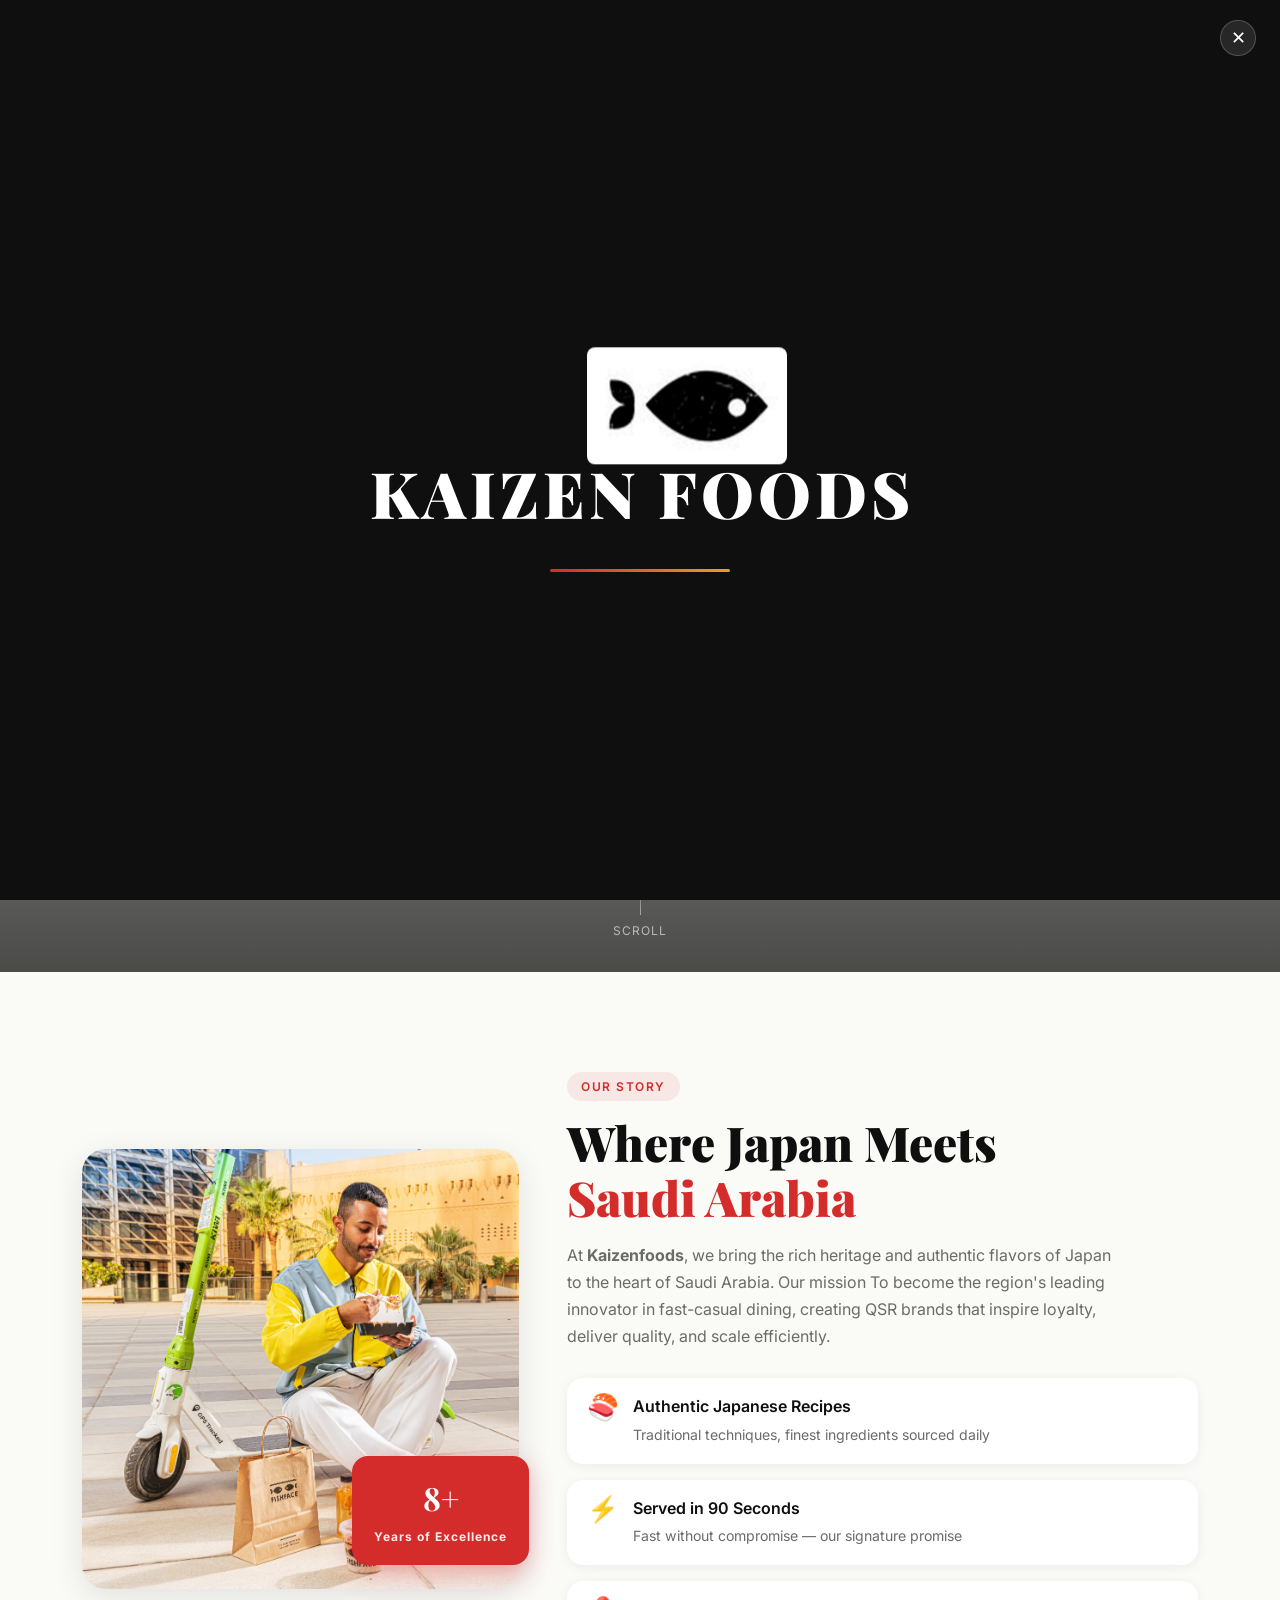
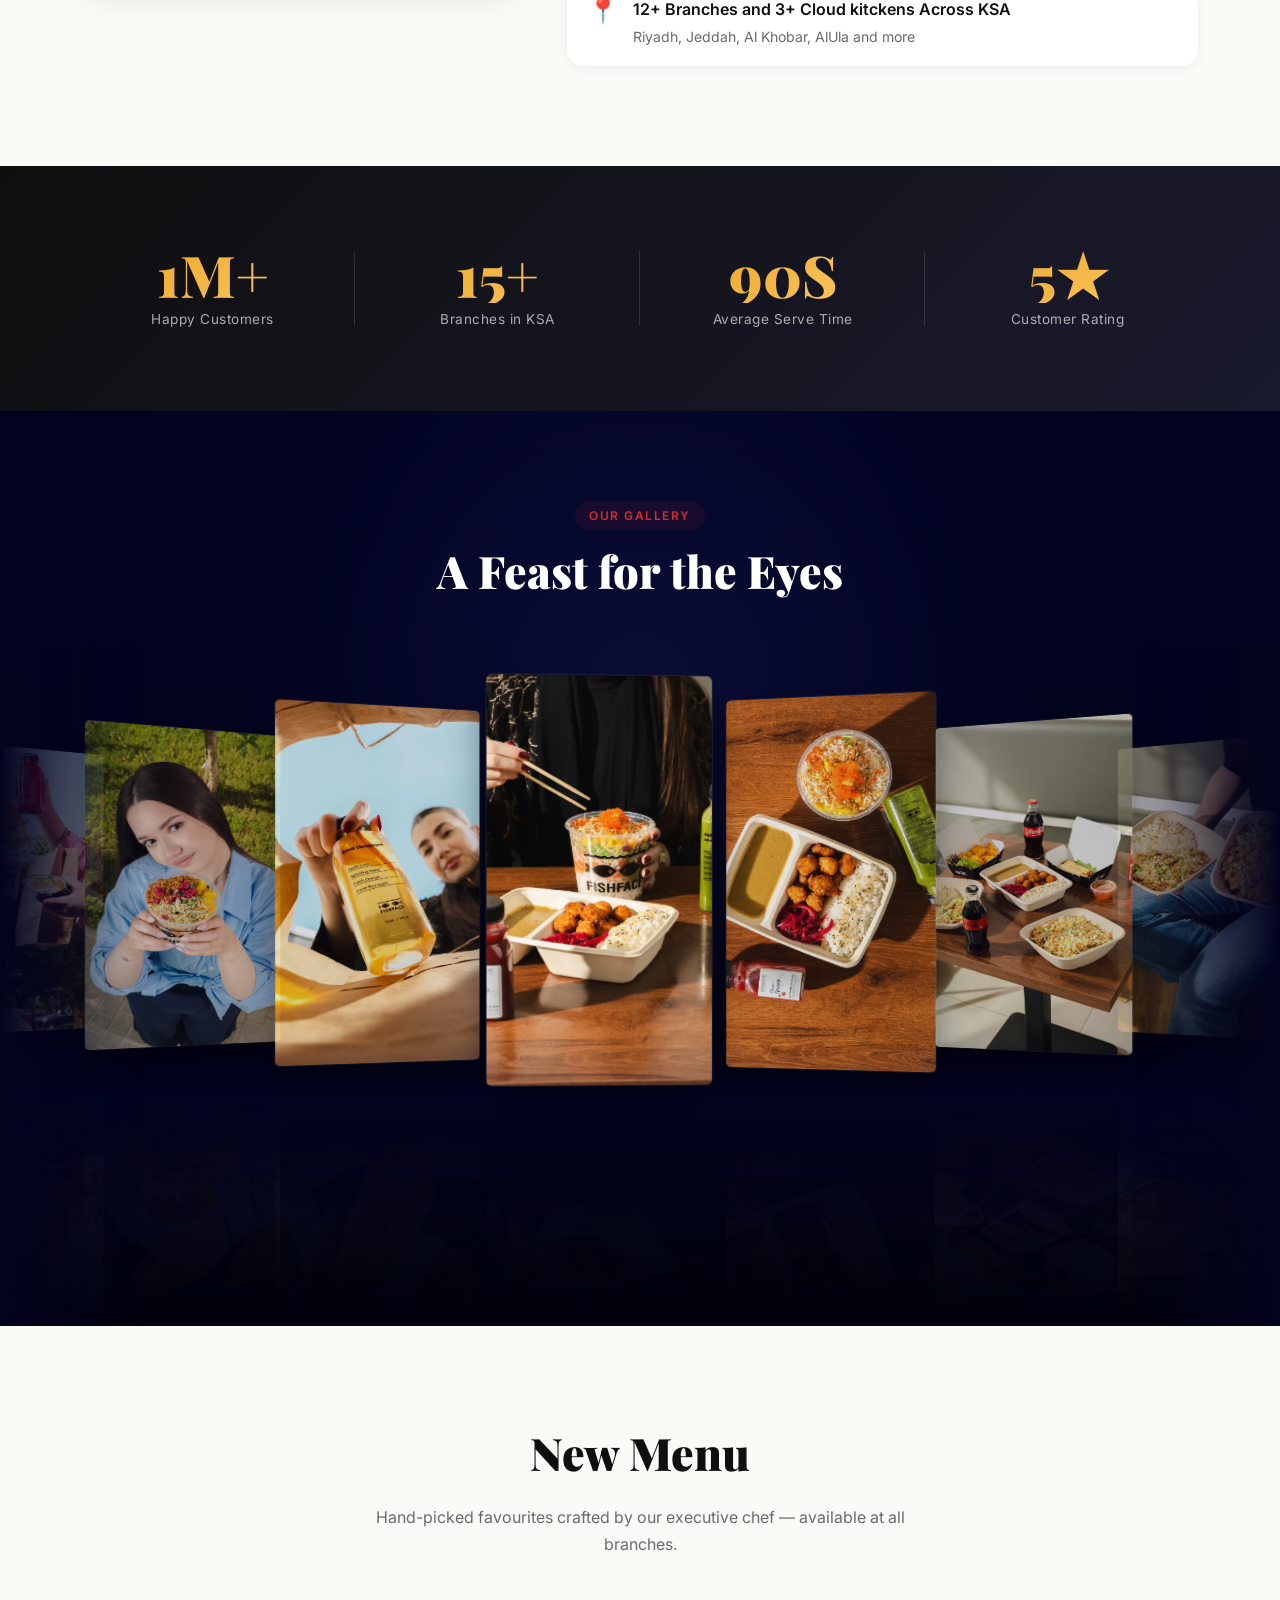
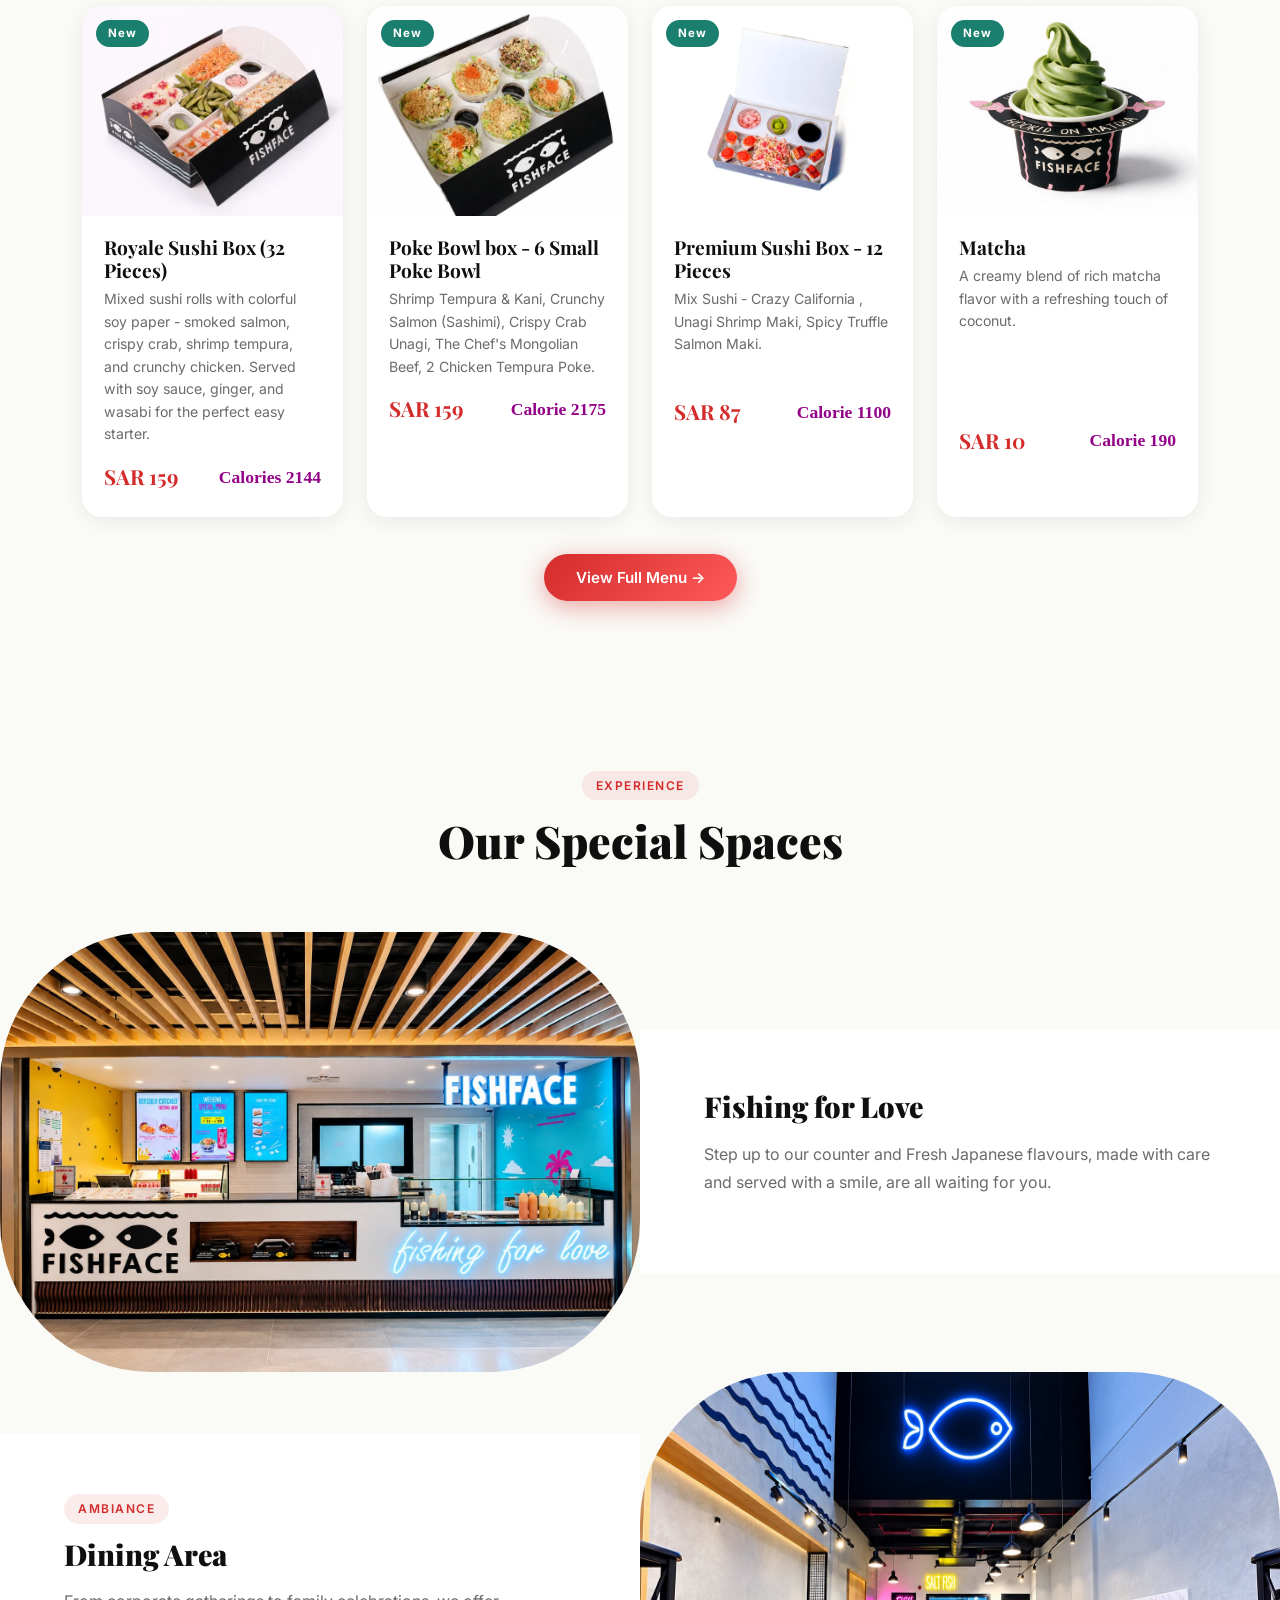
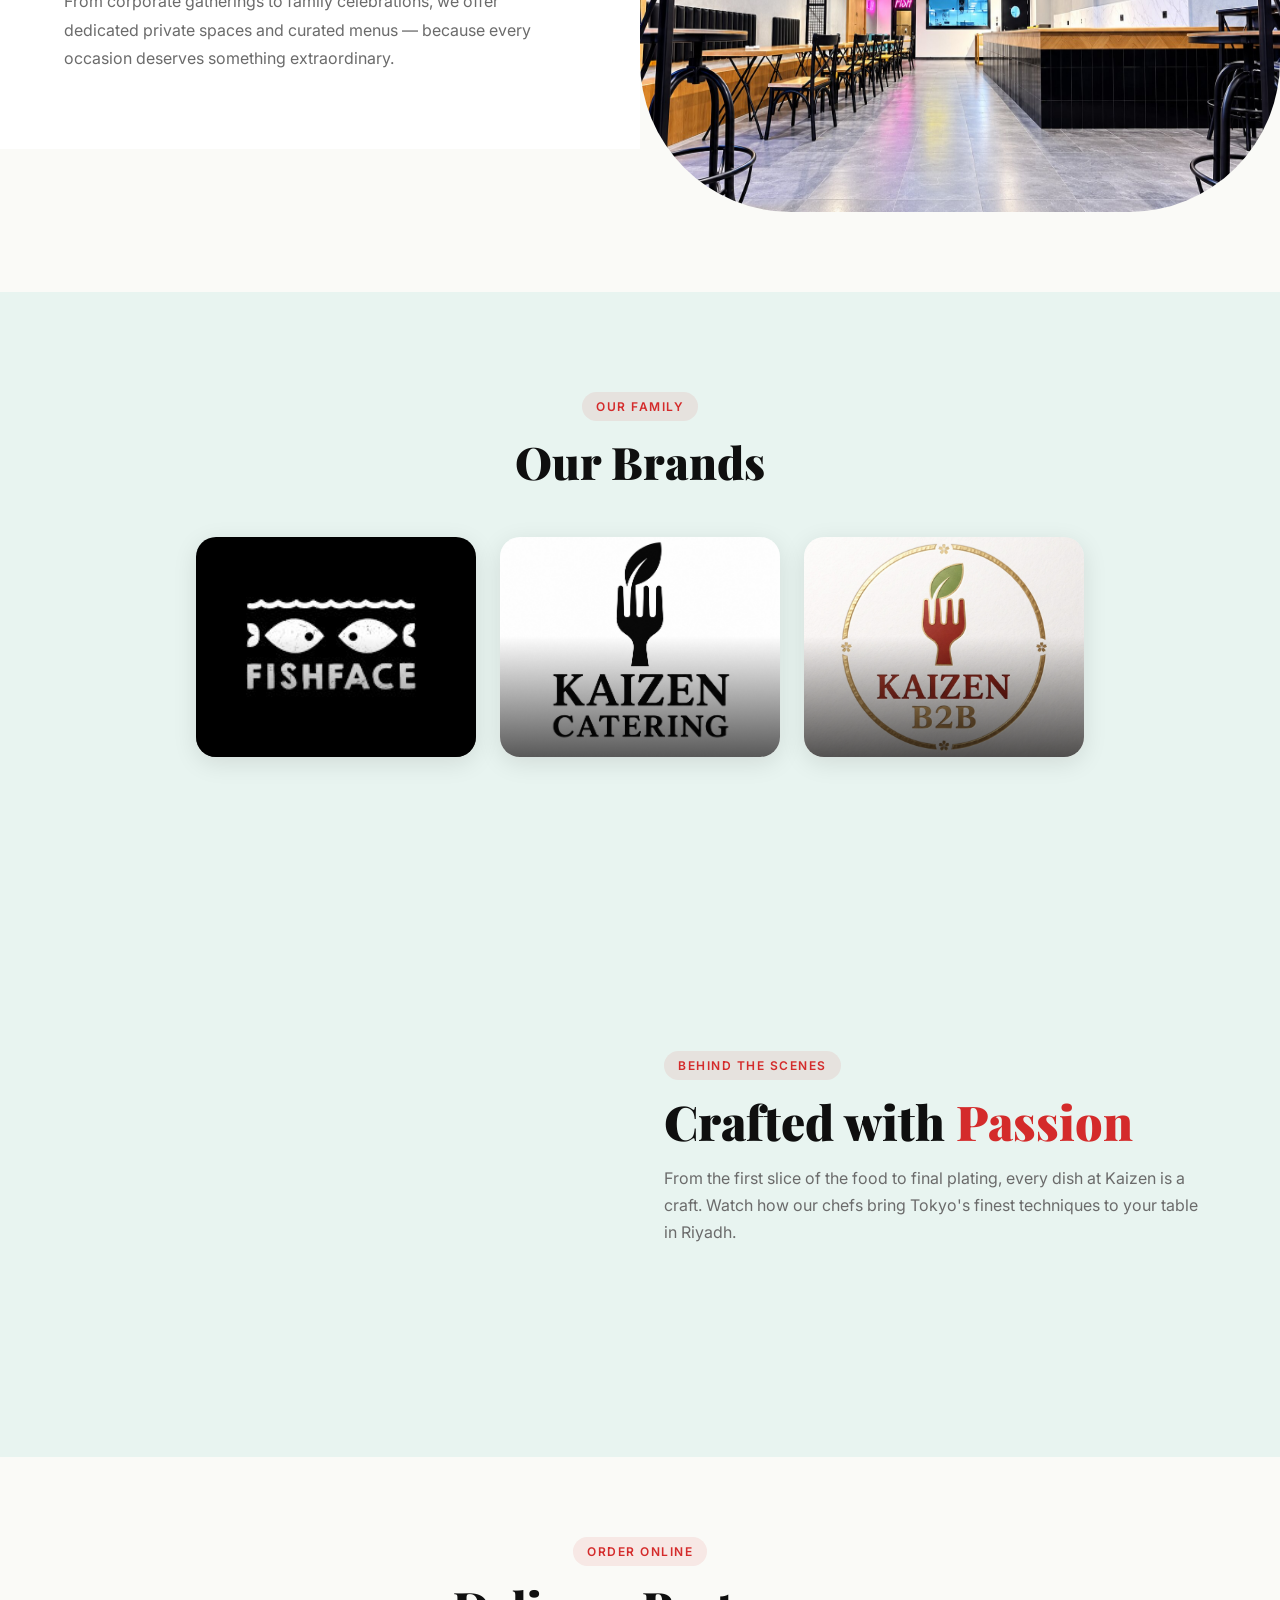
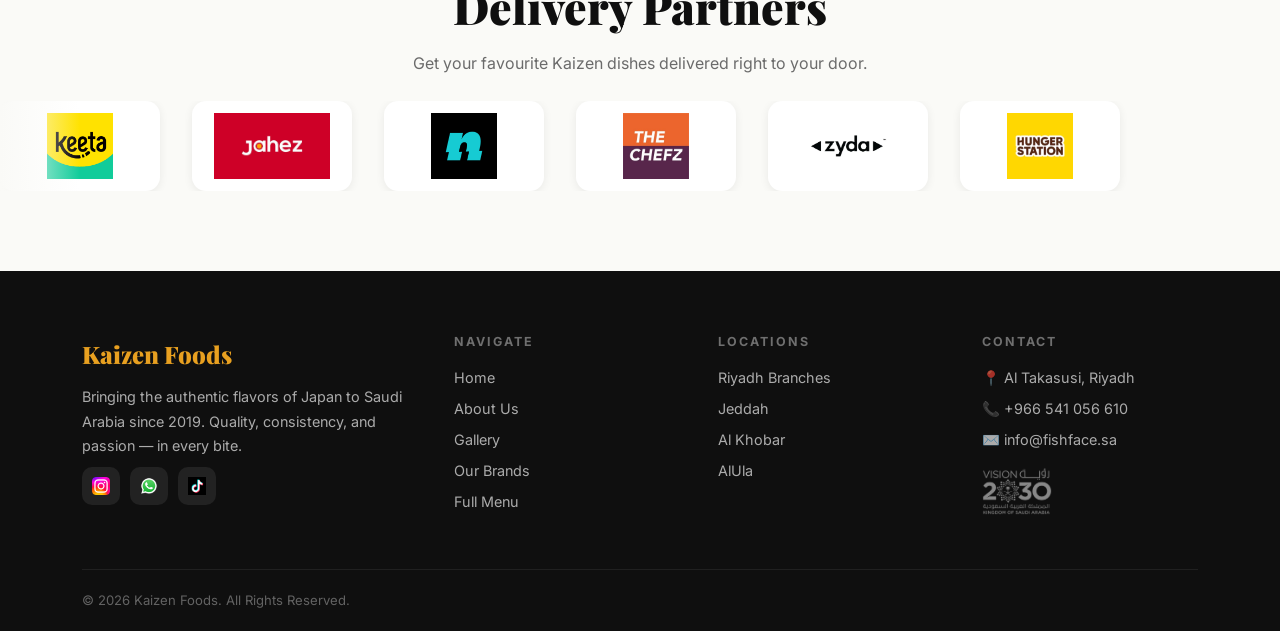
==== index.html @ c6b8be7e "Add" ====
<!DOCTYPE html>
<html lang="en">
<head>
  <meta charset="UTF-8" />
  <meta name="viewport" content="width=device-width, initial-scale=1.0" />
  <title>Kaizen Foods – Authentic Japanese Cuisine in Saudi Arabia</title>
  <link href="https://cdn.jsdelivr.net/npm/bootstrap@5.3.2/dist/css/bootstrap.min.css" rel="stylesheet" />
  <link rel="stylesheet" href="style.css" />
</head>
<body>

<!-- ===== LOADER ===== -->
<!-- <div id="blackScreen">
  <button id="closeLoader" aria-label="Skip intro">✕</button>
  <div class="loader-fish"> </div>
  <div class="loader-text">
    <span>F</span><span>I</span><span>S</span><span>H</span>
    <span>&nbsp;</span>
    <span>F</span><span>A</span><span>C</span><span>E</span>
  </div>
  <div class="loader-bar"></div>
</div> -->
<div id="blackScreen">
  <button id="closeLoader" aria-label="Skip intro">✕</button>
  <div class="loader-fish" id="loaderFish">
    <div class="loader-fish-shadow" id="loaderShadow"></div>
    <div class="loader-fish-object" id="loaderObject">
      <img src="Assets/fish/Single fish logo.png" alt="Kaizen Foods"
           onerror="this.onerror=null; this.replaceWith(Object.assign(document.createElement('span'), {className:'loader-fish-fallback', textContent:'🐟'}));" />
    </div>
  </div>
  <div class="loader-text">
    <span>K</span><span>A</span><span>I</span><span>Z</span><span>E</span><span>N</span>
    <span>&nbsp;</span>
    <span>F</span><span>O</span><span>O</span><span>D</span><span>S</span>
  </div>
  <div class="loader-bar"></div>
</div>
<!-- <div id="blackScreen">
  <button id="closeLoader" aria-label="Skip intro">✕</button>
  <div class="loader-fish" id="loaderFish">
    <div class="loader-fish-shadow" id="loaderShadow"></div>
    <div class="loader-fish-object" id="loaderObject">
      <img src="Assets/fish/fish22.jpg" alt="Kaizen Foods" />
    </div>
  </div> -->
  <!-- <div class="loader-text">
    <span>F</span><span>I</span><span>S</span><span>H</span>
    <span>&nbsp;</span>
    <span>F</span><span>A</span><span>C</span><span>E</span>
  </div>
  <div class="loader-bar"></div>
</div> -->
<!-- ===== NAVBAR ===== -->
<nav class="navbar navbar-expand-lg navbar-dark sticky-top" id="navbar">
  <div class="container">
    <a class="navbar-brand d-flex align-items-center gap-2" href="#home">
      <img src="Assets/logo/kaizen logo.jpg" alt="Kaizen Foods Logo" height="44" style="border-radius:8px;" />
      Kaizen Foods
    </a>
    <button class="navbar-toggler collapsed" type="button"
      data-bs-toggle="collapse" data-bs-target="#navbarNav"
      aria-controls="navbarNav" aria-expanded="false" aria-label="Toggle navigation">
      <span class="toggler-line"></span>
      <span class="toggler-line"></span>
      <span class="toggler-line"></span>
    </button>
    <div class="collapse navbar-collapse justify-content-center" id="navbarNav">
      <ul class="navbar-nav">
        <li class="nav-item"><a class="nav-link active" href="#home">Home</a></li>
        <li class="nav-item"><a class="nav-link" href="#about">About</a></li>
        <li class="nav-item"><a class="nav-link" href="#gallery">Gallery</a></li>
        <li class="nav-item"><a class="nav-link" href="#brand">Brands</a></li>
        <li class="nav-item"><a class="nav-link" href="#footer">Contact</a></li>
        <li class="nav-item dropdown">
          <a class="nav-link dropdown-toggle" href="#" id="menuDropdown" role="button"
            data-bs-toggle="dropdown" aria-expanded="false">Menu🔻</a>
          <ul class="dropdown-menu" aria-labelledby="menuDropdown">
            <li><a class="dropdown-item" href="full-menu.html">🍣 Our Menu</a></li>
            <li><a class="dropdown-item" href="branch-location.html">📍 Locations</a></li>
            <li><a class="dropdown-item" href="bio.html">👥 Service &amp; Bio</a></li>
          </ul>
        </li>
      </ul>
    </div>
  </div>
</nav>

<!-- ===== HERO ===== -->
<section id="home">
  <video autoplay muted loop playsinline class="bg-video" onloadeddata="this.playbackRate=0.6">
    <source src="Assets/video/video3.mp4" type="video/mp4">
  </video>
  <div class="hero-overlay"></div>
  <div class="hero-content">
    <span class="hero-eyebrow">Authentic Japanese Cuisine · Saudi Arabia</span>
    <h1 class="wave-text">
      <span>K</span><span>a</span><span>i</span><span>z</span><span>e</span><span>n</span>
      <span>&nbsp;</span>
      <span>F</span><span>o</span><span>o</span><span>d</span><span>s</span>
    </h1>
    <p class="hero-sub">Bringing the rich heritage and authentic flavors of Japan to the heart of Saudi Arabia — crafted with passion, served with precision.</p>
    <div class="hero-ctas">
      <a href="full-menu.html" class="btn-primary-custom">View Our Menu</a>
      <a href="branch-location.html" class="btn-outline-custom">Find a Branch</a>
    </div>
  </div>
  <div class="hero-scroll">
    <div class="scroll-line"></div>
    <span>Scroll</span>
  </div>
</section>

<!-- ===== ABOUT ===== -->
<section id="about">
  <div class="container">
    <div class="row align-items-center g-5">
      <div class="col-lg-5">
        <div class="about-img-wrap slide-top">
          <img src="Assets/about/About.jpg" alt="About Kaizen Foods" class="about-img-main" />
          <div class="about-badge">
            <span class="big">8+</span>
            <span class="sm">Years of Excellence</span>
          </div>
        </div>
      </div>
      <div class="col-lg-7">
        <span class="chip slide-top">Our Story</span>
        <h2 class="section-heading slide-top delay">
          Where Japan Meets<br><span>Saudi Arabia</span>
        </h2>
        <p class="section-sub slide-top delay">
          At <strong>Kaizenfoods</strong>, we bring the rich heritage and authentic flavors of Japan to the heart of Saudi Arabia. Our mission To become the region's leading innovator in fast-casual dining, creating QSR brands that inspire loyalty, deliver quality, and scale efficiently.
        </p>
        <div class="about-features">
          <div class="about-feature slide-top delay">
            <div class="about-feature-icon">🍣</div>
            <div class="about-feature-text">
              <strong>Authentic Japanese Recipes</strong>
              <span>Traditional techniques, finest ingredients sourced daily</span>
            </div>
          </div>
          <div class="about-feature slide-top delay">
            <div class="about-feature-icon">⚡</div>
            <div class="about-feature-text">
              <strong>Served in 90 Seconds</strong>
              <span>Fast without compromise — our signature promise</span>
            </div>
          </div>
          <div class="about-feature slide-top delay">
            <div class="about-feature-icon">📍</div>
            <div class="about-feature-text">
              <strong>12+ Branches and 3+ Cloud kitckens Across KSA</strong>
              <span>Riyadh, Jeddah, Al Khobar, AlUla and more</span>
            </div>
          </div>
        </div>
      </div>
    </div>
  </div>
</section>

<!-- ===== STATS STRIP ===== -->
<div class="stats-strip">
  <div class="container">
    <div class="row">
      <div class="col-6 col-md-3 stat-item slide-top">
        <div class="stat-num">1M+</div>
        <div class="stat-label">Happy Customers</div>
      </div>
      <div class="col-6 col-md-3 stat-item slide-top delay">
        <div class="stat-num">15+</div>
        <div class="stat-label">Branches in KSA</div>
      </div>
      <div class="col-6 col-md-3 stat-item slide-top delay-2">
        <div class="stat-num">90S</div>
        <div class="stat-label">Average Serve Time</div>
      </div>
      <div class="col-6 col-md-3 stat-item slide-top delay">
        <div class="stat-num">5★</div>
        <div class="stat-label">Customer Rating</div>
      </div>
    </div>
  </div>
</div>

<!-- ===== GALLERY ===== -->
 
<!-- =====Mirror GALLERY ===== -->
<section id="gallery">
  <div class="container-fluid px-0">

    <div class="text-center mb-5">
      <span class="chip slide-top">Our Gallery</span>

      <h2 class="brand-title slide-top delay">
        A Feast for the Eyes
      </h2>
    </div>

    <div class="gallery-wrapper slide-top">

      <div class="gallery-edge gallery-edge-left"></div>
      <div class="gallery-edge gallery-edge-right"></div>

      <div class="gallery">

        <div class="gallery-set">

          <figure class="gallery-item" data-title="Signature Roll">
            <img src="Assets/Gallery/g1.webp" alt="Signature Roll">
          </figure>

          <figure class="gallery-item" data-title="Fresh Selection">
            <img src="Assets/Gallery/g11.webp" alt="Fresh Selection">
          </figure>

          <figure class="gallery-item" data-title="Premium Dish">
            <img src="Assets/Gallery/G12.webp" alt="Premium Dish">
          </figure>

          <figure class="gallery-item" data-title="Golden Flavour">
            <img src="Assets/Gallery/g13.webp" alt="Golden Flavour">
          </figure>

          <figure class="gallery-item" data-title="Restaurant Favourite">
            <img src="Assets/Gallery/g14.webp" alt="Restaurant Favourite">
          </figure>

          <figure class="gallery-item" data-title="House Special">
            <img src="Assets/Gallery/G15.webp" alt="House Special">
          </figure>

          <figure class="gallery-item" data-title="Chef Creation">
            <img src="Assets/Gallery/g16.webp" alt="Chef Creation">
          </figure>

           <figure class="gallery-item" data-title="Chef Creation">
            <img src="Assets/Gallery/g17.webp" alt="Chef Creation">
          </figure> 
          <figure class="gallery-item" data-title="Chef Creation">
            <img src="Assets/Gallery/g18.webp" alt="Chef Creation">
          </figure> 
          <figure class="gallery-item" data-title="Chef Creation">
            <img src="Assets/Gallery/g19.webp" alt="Chef Creation">
          </figure>
           <figure class="gallery-item" data-title="Chef Creation">
            <img src="Assets/Gallery/g2.webp" alt="Chef Creation">
          </figure>
           <figure class="gallery-item" data-title="Chef Creation">
            <img src="Assets/Gallery/g20.webp" alt="Chef Creation">
          </figure> 
          <figure class="gallery-item" data-title="Chef Creation">
            <img src="Assets/Gallery/g21.webp" alt="Chef Creation">
          </figure> 
          <figure class="gallery-item" data-title="Chef Creation">
            <img src="Assets/Gallery/g5.webp" alt="Chef Creation">
          </figure>
           <figure class="gallery-item" data-title="Chef Creation">
            <img src="Assets/Gallery/g6.webp" alt="Chef Creation">
          </figure>
           <figure class="gallery-item" data-title="Chef Creation">
            <img src="Assets/Gallery/G12.webp" alt="Chef Creation">
          </figure>
           <figure class="gallery-item" data-title="Chef Creation">
            <img src="Assets/Gallery/G15.webp" alt="Chef Creation">
          </figure>
           <figure class="gallery-item" data-title="Chef Creation">
            <img src="Assets/Gallery/G3.webp" alt="Chef Creation">
          </figure> 
          <figure class="gallery-item" data-title="Chef Creation">
            <img src="Assets/Gallery/G4.webp" alt="Chef Creation">
          </figure>

          <figure class="gallery-item" data-title="Chef Creation">
            <img src="Assets/Gallery/g6.webp" alt="Chef Creation">
          </figure><figure class="gallery-item" data-title="Chef Creation">
            <img src="Assets/Gallery/g5.webp" alt="Chef Creation">
          </figure>

        </div>

      </div>
    </div>
  </div>
</section>

<!-- <section id="gallery">
  <div class="container">
    <div class="text-center mb-5">
      <span class="chip slide-top">Our Gallery</span>
      <h2 class="brand-title slide-top delay">A Feast for the Eyes</h2>
    </div>
    <div class="gallery-wrapper slide-top">
      <div class="gallery">
        <div class="gallery-item"><img src="Assets/G1.jpg" alt="Dish 1" /></div>
        <div class="gallery-item"><img src="Assets/G2.jpg" alt="Dish 2" /></div>
        <div class="gallery-item"><img src="Assets/G3.jpg" alt="Dish 3" /></div>
        <div class="gallery-item"><img src="Assets/G4.jpg" alt="Dish 4" /></div>
        <div class="gallery-item"><img src="Assets/G5.jpg" alt="Dish 5" /></div>
        <div class="gallery-item"><img src="Assets/G6.jpg" alt="Dish 6" /></div>
        <div class="gallery-item"><img src="Assets/G7.jpg" alt="Dish 7" /></div>
        <div class="gallery-item"><img src="Assets/G8.jpg" alt="Dish 8" /></div>
        <div class="gallery-item"><img src="Assets/G8.jpg" alt="Dish 9" /></div>
      </div>
      <button class="prev-btn" aria-label="Previous">&#8592;</button>
      <button class="next-btn" aria-label="Next">&#8594;</button>
    </div>
  </div>
</section> -->

<!-- ===== SPECIALS MENU ===== -->
<section id="menu">
  <div class="container">
    <div class="text-center mb-2">
      <!-- <span class="chip slide-top">Chef's Picks</span> -->
      <h2 class="brand-title slide-top delay">New Menu</h2>
      <p class="section-sub mx-auto mt-4 slide-top delay-2">Hand-picked favourites crafted by our executive chef — available at all branches.</p>
    </div>

    <div class="menu-grid">

      <div class="menu-card slide-top">
        <div class="menu-card-img-wrap">
          <img src="Assets/Menu_picture/special_menu/Royal_sushi_box32.webp" alt="Sushi Roll" class="menu-img">
          <span class="menu-tag" style="background:var(--teal);color:#fff;">New</span>
        </div>
        <div class="menu-body">
          <h3 class="menu-title">Royale Sushi Box (32 Pieces)</h3>
          <p class="menu-desc">Mixed sushi rolls with colorful soy paper - smoked salmon, crispy crab, shrimp tempura, and crunchy chicken. Served with soy sauce, ginger, and wasabi for the perfect easy starter.</p>
          <!-- <p class="allergens">Allergens : Gluten , Eggs , Fish , Soybeans, Milk , Nuts  </p> -->
          <div class="menu-footer">
            <span class="menu-price">SAR 159</span>
            <span class="menu-calorie">Calories 2144</span>
          </div>
        </div>
      </div>

      <div class="menu-card slide-top delay">
        <div class="menu-card-img-wrap">
          <img src="Assets/Menu_picture/special_menu/boke_bowl_box6.webp" alt="Poke Bowl box" class="menu-img">
          <span class="menu-tag" style="background:var(--teal);color:#fff;">New</span>
        </div>
        <div class="menu-body">
          <h3 class="menu-title">Poke Bowl box - 6 Small Poke Bowl</h3>
          <p class="menu-desc">Shrimp Tempura & Kani, Crunchy Salmon (Sashimi), Crispy Crab Unagi, The Chef's Mongolian Beef, 2 Chicken Tempura Poke.</p>
          <!-- <p class="allergens">Allergens: Gluten, Eggs, Soybeans, Milk, Nuts, Mustard, Sulphites, Fish, Sesame, Crustaceans</p> -->
          <div class="menu-footer">
            <span class="menu-price">SAR 159</span>
            <span class="menu-calorie"> Calorie 2175</span>
          </div>
        </div>
      </div>

      <div class="menu-card slide-top delay-2">
        <div class="menu-card-img-wrap">
          <img src="Assets/Menu_picture/special_menu/Premium_sushi box12.webp" alt="Tempura" class="menu-img">
          <span class="menu-tag" style="background:var(--teal);color:#fff;">New</span>
        </div>
        <div class="menu-body">
          <h3 class="menu-title">Premium Sushi Box - 12 Pieces</h3>
          <p class="menu-desc">Mix Sushi - Crazy California , Unagi Shrimp Maki, Spicy Truffle Salmon Maki.</p><br>
          <!-- <p class="allergens">Allergens: Gluten, Crustaceans, Eggs, Fish, Soybeans, Milk, Nuts, Sesame, Sulphites</p> -->
          <div class="menu-footer">
            <span class="menu-price">SAR 87</span>
            <span class="menu-calorie"> Calorie 1100</span>
          </div>
        </div>
      </div>

      <!-- ONLY MOVED THIS CARD INSIDE menu-grid -->
      <div class="menu-card slide-top delay">
        <div class="menu-card-img-wrap">
          <img src="Assets/Menu_picture/special_menu/Matcha.jpeg" alt="Ramen Bowl" class="menu-img">
          <span class="menu-tag" style="background:var(--teal);color:#fff;">New</span>
        </div>
        <div class="menu-body">
          <h3 class="menu-title">Matcha</h3>
          <p class="menu-desc">A creamy blend of rich matcha flavor with a refreshing touch of coconut.</p><br><br><br>
          <div class="menu-footer">
            <span class="menu-price">SAR 10</span>
            <span class="menu-calorie"> Calorie 190</span>
          </div>
        </div>
      </div>

    </div>

    <div class="text-center mt-5">
      <a href="full-menu.html" class="btn-primary-custom">View Full Menu →</a>
    </div>

  </div>
</section>


<!-- ===== MOVEMENTS / CUSHION ===== -->

<section id="movement">
  <div class="movement-heading">
    <span class="chip">Experience</span>
    <h2 class="brand-title">Our Special Spaces</h2>
  </div>
  <div class="split-row">
    <div class="split-media">
      <img src="Assets/ambiance/Almammlaka1.jpg" alt="The Cushion Lounge" />
    </div>
    <div class="split-content">
      <!-- <span class="chip">Ambiance</span> -->
      <h3 class="section-heading">Fishing for Love</h3>
      <p>Step up to our counter and Fresh Japanese flavours, made with care and served with a smile, are all waiting for you.</p>
    </div>
  </div>
  <div class="split-row reverse">
    <div class="split-media">
      <img src="Assets/ambiance/Dine3.jpg" alt="Private dining" />
    </div>
    <div class="split-content">
      <span class="chip">Ambiance</span>
      <h3 class="section-heading">Dining Area</h3>
      <p>From corporate gatherings to family celebrations, we offer dedicated private spaces and curated menus — because every occasion deserves something extraordinary.</p>
    </div>
  </div>
</section>


<!-- <section id="movement">
  <div class="movement-heading">
    <span class="chip">Experience</span>
    <h2 class="brand-title">Our Special Spaces</h2>
  </div>
  <div class="split-row">
    <div class="split-media">
      <video src="Assets/video/video3.mp4" autoplay muted loop playsinline></video>
    </div>
    <div class="split-content">
      <span class="chip">Ambiance</span>
      <h3 class="section-heading">The Cushion Lounge</h3>
      <p>Step into a space designed for comfort and calm. Our cushion area invites you to slow down, savour every bite, and enjoy the art of Japanese dining at its most relaxed.</p>
    </div>
  </div>
  <div class="split-row reverse">
    <div class="split-media">
      <img src="Assets/Brand/Call me mer4.jpg" alt="Private dining" />
    </div>
    <div class="split-content">
      <span class="chip">Events</span>
      <h3 class="section-heading">Private &amp; Group Dining</h3>
      <p>From corporate gatherings to family celebrations, we offer dedicated private spaces and curated menus — because every occasion deserves something extraordinary.</p>
    </div>
  </div>
</section> -->

<!-- ===== BRANDS ===== -->
<section id="brand">
  <div class="container">
    <div class="text-center mb-2">
      <span class="chip slide-top">Our Family</span>
      <h2 class="brand-title slide-top delay">Our Brands</h2>
    </div>

    <div class="brand-grid">

      <!-- Fish Face -->
      <div class="brand-item slide-top delay">
        <img src="Assets/Brand/fish face.jpg" alt="Fish Face" />
        <div class="brand-item-overlay">
          <span class="brand-item-name"></span>
        </div>
      </div>

      <!-- Kaizen Catering -->
      <div class="brand-item slide-top delay">
        <img src="Assets/Brand/Kaizen Catering.jpeg" alt="Kaizen Catering" />
        <div class="brand-item-overlay">
          <span class="brand-item-name"></span>
        </div>
      </div>

      <!-- Kaizen B2B -->
      <div class="brand-item slide-top delay">
        <img src="Assets/Brand/Kaizen b2b.jpeg" alt="Kaizen B2B" />
        <div class="brand-item-overlay">
          <span class="brand-item-name"></span>
        </div>
      </div>
    </div>
  </div>
</section>

<!-- ===== VIDEO SECTION ===== -->
<section id="video">
  <div class="container">
    <div class="row align-items-center g-5">
      <div class="col-lg-6">
        <div class="gallery-item-video slide-top">
          <video autoplay muted loop playsinline class="responsive-video" preload="auto">
        <source src="Assets/video/Fishface reel.mp4" type="video/mp4">
           </video>

         <video autoplay muted loop playsinline class="responsive-video" preload="auto">
        <source src="Assets/video/video2_0.mp4" type="video/mp4">
            </video>
</div>
      </div>
      <div class="col-lg-6 slide-top delay">
        <span class="chip">Behind the Scenes</span>
        <h2 class="section-heading">Crafted with <span>Passion</span></h2>
        <p class="section-sub">From the first slice of the food to final plating, every dish at Kaizen is a craft. Watch how our chefs bring Tokyo's finest techniques to your table in Riyadh.</p>
      </div>
    </div>
  </div>
</section>

<!-- ===== DELIVERY PARTNERS ===== -->
<section id="delivery">
  <div class="container text-center mb-4">
    <span class="chip slide-top">Order Online</span>
    <h2 class="brand-title slide-top delay">Delivery Partners</h2>
    <p class="section-sub mx-auto mt-3 slide-top delay-2">Get your favourite Kaizen dishes delivered right to your door.</p>
  </div>
  <div class="delivery-track-wrap">
    <div class="delivery-track">
      <div class="delivery-item"><img src="Assets/Riyadh/Delivery partner/keeta.webp" alt="Keeta" /></div>
      <div class="delivery-item"><img src="Assets/Riyadh/Delivery partner/Jahez.jpg" alt="Jahez" /></div>
      <div class="delivery-item"><img src="Assets/Riyadh/Delivery partner/ninja.png" alt="Ninja" /></div>
      <div class="delivery-item"><img src="Assets/Riyadh/Delivery partner/the Chefz.jpeg" alt="The Chefz" /></div>
      <div class="delivery-item"><img src="Assets/Riyadh/Delivery partner/Zyda.webp" alt="Zyda" /></div>
      <!-- Duplicate for seamless loop -->
      <div class="delivery-item"><img src="Assets/Riyadh/Delivery partner/Hunger station" alt="Keeta" /></div>
      <!-- <div class="delivery-item"><img src="Assets/Riyadh/Delivery partner/noon.jpg" alt="Jahez" /></div>
      <div class="delivery-item"><img src="Assets/Riyadh/Delivery partner/To You.png" alt="The Chefz" /></div> -->
      <!-- <div class="delivery-item"><img src="Assets/Riyadh/Delivery partner/keeta.webp" alt="Ninja" /></div> -->
    </div>
  </div>
</section>

<!-- ===== FOOTER ===== -->
<section id="footer">
  <footer class="footer">
    <div class="container">
      <div class="footer-grid">
        <div class="footer-col">
          <span class="footer-brand-name">Kaizen Foods</span>
          <p class="footer-brand-desc">Bringing the authentic flavors of Japan to Saudi Arabia since 2019. Quality, consistency, and passion — in every bite.</p>
          <div class="footer-social">
            <a href="https://www.instagram.com/fishface.ksa/?hl=en" target="_blank" aria-label="Instagram">
              <img src="Assets/Social Media logo/instagram.webp" alt="Instagram" />
            </a>
            <a href="https://wa.me/966541056610?text=Hello this is Kaizenfoods how can i assist?" aria-label="WhatsApp">
              <img src="Assets/Social Media logo/WhatsApp.png" alt="WhatsApp" />
            </a>
            <a href="https://www.tiktok.com/@fishface.ksa" aria-label="TikTok">
              <img src="Assets/Social Media logo/tik-tok.avif" alt="TikTok" />
            </a>
          </div>
        </div>
        <div class="footer-col">
          <h4>Navigate</h4>
          <a href="#home">Home</a>
          <a href="#about">About Us</a>
          <a href="#gallery">Gallery</a>
          <a href="#brand">Our Brands</a>
          <a href="full-menu.html">Full Menu</a>
        </div>
        <div class="footer-col">
          <h4>Locations</h4>
          <a href="branch-location.html">Riyadh Branches</a>
          <a href="branch-location.html">Jeddah</a>
          <a href="branch-location.html">Al Khobar</a>
          <a href="branch-location.html">AlUla</a>
        </div>
        <div class="footer-col">
          <h4>Contact</h4>
          <p>📍 Al Takasusi, Riyadh</p>
          <p>📞 +966 541 056 610</p>
          <p>✉️ info@fishface.sa</p>
          <div class="footer-vision mt-3">
            <img src="Assets/Social Media logo/Vision-2030.png" alt="Vision 2030" height="48" />
          </div>
        </div>
      </div>
      <div class="footer-bottom">
        <span>© 2026 Kaizen Foods. All Rights Reserved.</span>
        <span></span>
      </div>
    </div>
  </footer>
</section>

<button id="backToTop" title="Back to top" aria-label="Back to top">↑</button>
<button
    id="floatingButtonwhatsapp"
    onclick="window.open('https://wa.me/966599416790?text=Hello this is Kaizenfoods how can i assist?', '_blank')"
    title="WhatsApp"
    aria-label="Chat on WhatsApp">
    <img src="Assets/Social Media logo/WhatsApp.png" alt="WhatsApp">
</button>

<script src="https://cdn.jsdelivr.net/npm/bootstrap@5.3.2/dist/js/bootstrap.bundle.min.js"></script>
<script src="script.js"></script>
</body>
</html>
---- style.css ----
@import url('https://fonts.googleapis.com/css2?family=Playfair+Display:wght@700;900&family=Inter:wght@300;400;500;600&family=Noto+Serif+JP:wght@400;700&display=swap');

/* ===== DESIGN TOKENS ===== */
:root {
  --ink:       #0f0f0f;
  --paper:     #fafaf7;
  --crimson:   #d42b2b;
  --gold:      #e8a020;
  --teal:      #1a7f6e;
  --sky:       #e8f4f0;
  --muted:     #6b6b6b;
  --card-bg:   #ffffff;
  --shadow:    0 8px 32px rgba(0,0,0,0.10);
  --radius:    16px;
  --navbar-h:  72px;
}

/* ===== RESET ===== */
*, *::before, *::after { margin:0; padding:0; box-sizing:border-box; }

html { scroll-behavior: smooth; }

body {
  font-family: 'Inter', sans-serif;
  background: var(--paper);
  color: var(--ink);
  line-height: 1.6;
  overflow-x: hidden;
}

/* ===== LOADER ===== */
#blackScreen {
  position: fixed;
  inset: 0;
  background: var(--ink);
  z-index: 99999;
  display: flex;
  flex-direction: column;
  justify-content: center;
  align-items: center;
  gap: 24px;
  opacity: 1;
  transition: opacity 0.8s ease;
}

.loader-fish {
  font-size: 56px;
  animation: fishSplash 1.4s ease-in-out infinite;
}

@keyframes fishSplash {
  0%,100% { transform: translateY(0) rotate(0deg); }
  30%      { transform: translateY(-22px) rotate(-15deg); }
  60%      { transform: translateY(-10px) rotate(12deg); }
}

.loader-text {
  display: flex;
  gap: 4px;
}

.loader-text span {
  display: inline-block;
  color: #fff;
  font-family: 'Playfair Display', serif;
  font-size: clamp(28px, 5vw, 64px);
  font-weight: 900;
  animation: letterBounce 1.2s ease-in-out infinite;
}

@keyframes letterBounce {
  0%,100% { transform: translateY(0); color: #fff; }
  50%      { transform: translateY(-14px); color: var(--gold); }
}

.loader-text span:nth-child(1)  { animation-delay: 0.00s; }
.loader-text span:nth-child(2)  { animation-delay: 0.08s; }
.loader-text span:nth-child(3)  { animation-delay: 0.16s; }
.loader-text span:nth-child(4)  { animation-delay: 0.24s; }
.loader-text span:nth-child(5)  { animation-delay: 0.32s; }
.loader-text span:nth-child(6)  { animation-delay: 0.40s; }
.loader-text span:nth-child(7)  { animation-delay: 0.48s; }
.loader-text span:nth-child(8)  { animation-delay: 0.56s; }

.loader-bar {
  width: 180px;
  height: 3px;
  background: rgba(255,255,255,0.15);
  border-radius: 99px;
  overflow: hidden;
}

.loader-bar::after {
  content: '';
  display: block;
  height: 100%;
  background: linear-gradient(90deg, var(--crimson), var(--gold));
  animation: loaderFill 3s ease forwards;
}

@keyframes loaderFill {
  from { width: 0; }
  to   { width: 100%; }
}

#closeLoader {
  position: absolute;
  top: 20px; right: 24px;
  background: rgba(255,255,255,0.1);
  color: #fff;
  border: 1px solid rgba(255,255,255,0.2);
  border-radius: 50%;
  width: 36px; height: 36px;
  font-size: 18px;
  cursor: pointer;
  transition: background 0.2s;
  display: flex; align-items: center; justify-content: center;
}

#closeLoader:hover { background: rgba(255,255,255,0.25); }

/* ===== NAVBAR ===== */
#navbar {
  background: rgba(15,15,15,0.92) !important;
  backdrop-filter: blur(12px);
  -webkit-backdrop-filter: blur(12px);
  border-bottom: 1px solid rgba(255,255,255,0.06);
  height: var(--navbar-h);
  padding: 0;
  transition: background 0.3s;
}

#navbar .navbar-brand {
  font-family: 'Playfair Display', serif;
  font-weight: 900;
  font-size: 1.4rem;
  color: var(--gold) !important;
  letter-spacing: 0.5px;
}

#navbar .navbar-brand img {
  border-radius: 8px;
}

.navbar-nav .nav-link {
  color: rgba(255,255,255,0.85) !important;
  font-weight: 500;
  font-size: 0.9rem;
  letter-spacing: 0.3px;
  padding: 6px 4px !important;
  position: relative;
  transition: color 0.2s;
}

.navbar-nav .nav-link::after {
  content: '';
  position: absolute;
  bottom: 0; left: 0;
  width: 100%; height: 2px;
  background: var(--gold);
  transform: scaleX(0);
  transform-origin: right;
  transition: transform 0.3s ease;
}

.navbar-nav .nav-link:hover,
.navbar-nav .nav-link.active {
  color: var(--gold) !important;
}

.navbar-nav .nav-link:hover::after,
.navbar-nav .nav-link.active::after {
  transform: scaleX(1);
  transform-origin: left;
}

#navbarNav .navbar-nav { gap: 28px; }

/* Toggler */
.navbar-toggler { border: none; box-shadow: none !important; }
.toggler-line {
  display: block;
  width: 22px; height: 2px;
  background: #fff;
  margin: 5px auto;
  transition: all 0.35s ease;
  border-radius: 2px;
}
.navbar-toggler:not(.collapsed) .toggler-line:nth-child(1) { transform: rotate(45deg) translate(5px,5px); }
.navbar-toggler:not(.collapsed) .toggler-line:nth-child(2) { opacity: 0; transform: scaleX(0); }
.navbar-toggler:not(.collapsed) .toggler-line:nth-child(3) { transform: rotate(-45deg) translate(5px,-5px); }

/* Dropdown */
.dropdown-menu {
  background: #1a1a1a;
  border: 1px solid rgba(255,255,255,0.08);
  border-radius: 12px;
  padding: 8px;
  min-width: 180px;
  box-shadow: 0 16px 40px rgba(0,0,0,0.4);
}

.dropdown-item {
  color: rgba(255,255,255,0.8);
  border-radius: 8px;
  padding: 10px 14px;
  font-size: 0.88rem;
  font-weight: 500;
  transition: all 0.2s;
}

.dropdown-item:hover {
  background: rgba(232,160,32,0.15);
  color: var(--gold);
}

@media (max-width: 991px) {
  .navbar-collapse {
    position: absolute;
    top: var(--navbar-h);
    left: 0; width: 100%;
    background: rgba(15,15,15,0.97);
    padding: 16px 20px 20px;
    z-index: 998;
    border-bottom: 1px solid rgba(255,255,255,0.08);
  }
  #navbarNav .navbar-nav { gap: 4px; }
  .dropdown-menu { background: #111; }
}

/* ===== HERO ===== */
#home {
  position: relative;
  min-height: 100vh;
  display: flex;
  flex-direction: column;
  justify-content: center;
  align-items: center;
  text-align: center;
  color: #fff;
  overflow: hidden;
}

.bg-video {
  position: absolute;
  inset: 0;
  width: 100%; height: 100%;
  object-fit: cover;
  z-index: 0;
}

.hero-overlay {
  position: absolute;
  inset: 0;
  background: linear-gradient(
    to bottom,
    rgba(0,0,0,0.55) 0%,
    rgba(0,0,0,0.35) 50%,
    rgba(0,0,0,0.7) 100%
  );
  z-index: 1;
}

.hero-content {
  position: relative;
  z-index: 2;
  padding: 20px;
}

.hero-eyebrow {
  display: inline-block;
  background: rgba(232,160,32,0.2);
  border: 1px solid rgba(232,160,32,0.5);
  color: var(--gold);
  font-size: 0.78rem;
  font-weight: 600;
  letter-spacing: 2.5px;
  text-transform: uppercase;
  padding: 6px 18px;
  border-radius: 99px;
  margin-bottom: 24px;
  backdrop-filter: blur(4px);
}

.wave-text {
  display: flex;
  justify-content: center;
  flex-wrap: wrap;
  gap: 0;
  font-family: 'Playfair Display', serif;
  font-weight: 900;
  font-size: clamp(2.8rem, 8vw, 7rem);
  color: #fff;
  line-height: 1;
  margin-bottom: 20px;
}

.wave-text span {
  display: inline-block;
  animation: waveUp 2s ease-in-out 2;
}

@keyframes waveUp {
  0%,100% { transform: translateY(0); }
  50%      { transform: translateY(-12px); }
}

.wave-text span:nth-child(1)  { animation-delay: 0.00s; }
.wave-text span:nth-child(2)  { animation-delay: 0.07s; }
.wave-text span:nth-child(3)  { animation-delay: 0.14s; }
.wave-text span:nth-child(4)  { animation-delay: 0.21s; }
.wave-text span:nth-child(5)  { animation-delay: 0.28s; }
.wave-text span:nth-child(6)  { animation-delay: 0.35s; }
.wave-text span:nth-child(7)  { animation-delay: 0.42s; }
.wave-text span:nth-child(8)  { animation-delay: 0.49s; }
.wave-text span:nth-child(9)  { animation-delay: 0.56s; }
.wave-text span:nth-child(10) { animation-delay: 0.63s; }
.wave-text span:nth-child(11) { animation-delay: 0.70s; }
.wave-text span:nth-child(12) { animation-delay: 0.77s; }
.wave-text span:nth-child(13) { animation-delay: 0.84s; }

.hero-sub {
  font-size: clamp(1rem, 2vw, 1.2rem);
  color: rgba(255,255,255,0.80);
  max-width: 520px;
  margin: 0 auto 36px;
  font-weight: 300;
}

.hero-ctas {
  display: flex;
  gap: 14px;
  justify-content: center;
  flex-wrap: wrap;
}

.btn-primary-custom {
  background: linear-gradient(135deg, var(--crimson), #ff5a5a);
  color: #fff;
  padding: 14px 32px;
  border-radius: 99px;
  font-weight: 600;
  font-size: 0.95rem;
  text-decoration: none;
  border: none;
  cursor: pointer;
  transition: transform 0.2s, box-shadow 0.2s;
  box-shadow: 0 6px 24px rgba(212,43,43,0.4);
}

.btn-primary-custom:hover {
  transform: translateY(-3px);
  box-shadow: 0 10px 32px rgba(212,43,43,0.5);
  color: #fff;
}

.btn-outline-custom {
  background: rgba(255,255,255,0.1);
  color: #fff;
  padding: 14px 32px;
  border-radius: 99px;
  font-weight: 600;
  font-size: 0.95rem;
  text-decoration: none;
  border: 1px solid rgba(255,255,255,0.3);
  cursor: pointer;
  transition: all 0.2s;
  backdrop-filter: blur(4px);
}

.btn-outline-custom:hover {
  background: rgba(255,255,255,0.2);
  color: #fff;
  transform: translateY(-3px);
}

.hero-scroll {
  position: absolute;
  bottom: 32px;
  left: 50%;
  transform: translateX(-50%);
  z-index: 2;
  display: flex;
  flex-direction: column;
  align-items: center;
  gap: 6px;
  color: rgba(255,255,255,0.6);
  font-size: 0.75rem;
  letter-spacing: 1px;
  text-transform: uppercase;
}

.scroll-line {
  width: 1px;
  height: 40px;
  background: linear-gradient(to bottom, rgba(255,255,255,0), rgba(255,255,255,0.5));
  animation: scrollDrop 1.5s ease-in-out infinite;
}

@keyframes scrollDrop {
  0%   { opacity: 0; transform: scaleY(0); transform-origin: top; }
  50%  { opacity: 1; transform: scaleY(1); }
  100% { opacity: 0; transform: translateY(20px); }
}

/* ===== SECTION COMMONS ===== */
.section-label {
  display: inline-block;
  color: var(--crimson);
  font-size: 0.72rem;
  font-weight: 700;
  letter-spacing: 3px;
  text-transform: uppercase;
  margin-bottom: 12px;
}

.section-heading {
  font-family: 'Playfair Display', serif;
  font-weight: 900;
  font-size: clamp(1.9rem, 4vw, 3rem);
  color: var(--ink);
  line-height: 1.15;
  margin-bottom: 16px;
}

.section-heading span {
  color: var(--crimson);
}

.section-sub {
  color: var(--muted);
  font-size: 1.0rem;
  max-width: 560px;
  line-height: 1.7;
}

/* ===== SLIDE ANIMATION ===== */
.slide-top {
  opacity: 0;
  transform: translateY(40px);
  transition: opacity 0.7s ease, transform 0.7s ease;
}

.slide-top.visible {
  opacity: 1;
  transform: translateY(0);
}

.slide-top.delay { transition-delay: 0.2s; }
.slide-top.delay-2 { transition-delay: 0.35s; }

/* ===== ABOUT ===== */
#about {
  padding: 100px 0;
  background: var(--paper);
  overflow: hidden;
}

.about-img-wrap {
  position: relative;
}

.about-img-main {
  width: 100%;
  max-width: 480px;
  border-radius: 24px;
  object-fit: cover;
  height: 440px;
  box-shadow: var(--shadow);
  display: block;
  margin: 0 auto;
}

.about-badge {
  position: absolute;
  bottom: 24px;
  right: -10px;
  background: var(--crimson);
  color: #fff;
  border-radius: 16px;
  padding: 16px 22px;
  text-align: center;
  font-weight: 700;
  box-shadow: 0 8px 24px rgba(212,43,43,0.35);
}

.about-badge .big { font-size: 2rem; font-family: 'Playfair Display', serif; display: block; }
.about-badge .sm  { font-size: 0.75rem; letter-spacing: 1px; opacity: 0.9; }

.about-features {
  display: flex;
  flex-direction: column;
  gap: 16px;
  margin-top: 28px;
}

.about-feature {
  display: flex;
  align-items: flex-start;
  gap: 14px;
  background: var(--card-bg);
  border-radius: var(--radius);
  padding: 16px 20px;
  box-shadow: 0 2px 12px rgba(0,0,0,0.06);
  transition: transform 0.2s, box-shadow 0.2s;
}

.about-feature:hover {
  transform: translateX(6px);
  box-shadow: 0 6px 20px rgba(0,0,0,0.10);
}

.about-feature-icon {
  font-size: 1.6rem;
  flex-shrink: 0;
  line-height: 1;
}

.about-feature-text strong {
  display: block;
  font-weight: 600;
  color: var(--ink);
  margin-bottom: 2px;
}

.about-feature-text span {
  font-size: 0.88rem;
  color: var(--muted);
}

/* ===== STATS STRIP ===== */
.stats-strip {
  background: linear-gradient(135deg, var(--ink) 0%, #1a1a2e 100%);
  padding: 60px 0;
}

.stat-item {
  text-align: center;
  padding: 20px;
  position: relative;
}

.stat-item:not(:last-child)::after {
  content: '';
  position: absolute;
  right: 0; top: 20%; height: 60%;
  width: 1px;
  background: rgba(255,255,255,0.12);
}

.stat-num {
  font-family: 'Playfair Display', serif;
  font-size: clamp(2.4rem, 5vw, 3.6rem);
  font-weight: 900;
  background: linear-gradient(135deg, var(--gold), #ffcd6b);
  -webkit-background-clip: text;
  -webkit-text-fill-color: transparent;
  background-clip: text;
  line-height: 1;
}

.stat-label {
  color: rgba(255,255,255,0.65);
  font-size: 0.85rem;
  letter-spacing: 0.5px;
  margin-top: 6px;
}

/* ===== GALLERY ===== */
/* ===== MIRROR HALL GALLERY ===== */
/* ===== 3D MIRROR HALL GALLERY ===== */

#gallery {
  --gallery-background: #02031d;
  --gallery-gap: 26px;

  position: relative;
  padding: 90px 0 0;
  color: #ffffff;
  background:
    radial-gradient(
      circle at 50% 30%,
      rgba(22, 26, 90, 0.42),
      transparent 45%
    ),
    linear-gradient(
      180deg,
      #020322 0%,
      #010218 58%,
      #00010e 100%
    );

  overflow: hidden;
}

#gallery .brand-title {
  color: #ffffff;
}

.gallery-wrapper {
  position: relative;
  width: 100%;
  height: 680px;
  overflow: hidden;

  /*
   * Controls the depth of the 3D hall.
   * Lower value = stronger 3D.
   */
  perspective: 900px;
  perspective-origin: 50% 42%;
}

/* Reflective floor */
.gallery-wrapper::after {
  content: "";
  position: absolute;
  left: 0;
  right: 0;
  bottom: 0;
  z-index: 3;
  height: 42%;

  background:
    linear-gradient(
      180deg,
      rgba(15, 21, 181, 0) 0%,
      rgba(6, 8, 62, 0.25) 20%,
      rgba(0, 1, 12, 0.88) 100%
    );

  pointer-events: none;
}

.gallery {
  position: absolute;
  top: 35px;
  left: 0;

  display: flex;
  align-items: flex-start;
  width: max-content;
  gap: var(--gallery-gap);

  transform-style: preserve-3d;
  will-change: transform;
}

.gallery-set {
  display: flex;
  align-items: flex-start;
  flex-shrink: 0;
  gap: var(--gallery-gap);
  transform-style: preserve-3d;
}

.gallery-item {
  position: relative;
  flex: 0 0 clamp(190px, 17vw, 280px);
  width: clamp(190px, 17vw, 280px);
  height: clamp(320px, 31vw, 470px);
  margin: 0;

  border-radius: 5px;
  background: #05061d;
  transform-style: preserve-3d;
  transform-origin: center center;

  /*
   * JavaScript updates these values while moving.
   */
  transform:
    translateZ(var(--depth, 0px))
    rotateY(var(--rotate, 0deg))
    scale(var(--scale, 1));

  opacity: var(--opacity, 1);
  will-change: transform, opacity;

  transition:
    filter 0.3s ease,
    box-shadow 0.3s ease;
}

.gallery-item img {
  width: 100%;
  height: 100%;
  display: block;
  object-fit: cover;
  border-radius: 5px;

  box-shadow:
    0 0 0 1px rgba(255, 255, 255, 0.08),
    0 18px 35px rgba(0, 0, 0, 0.5);

  /*
   * Creates the floor reflection.
   * Works in Chrome, Edge and Safari.
   */
  -webkit-box-reflect: below 10px
    linear-gradient(
      to bottom,
      rgba(255, 255, 255, 0.34),
      rgba(255, 255, 255, 0.12) 40%,
      transparent 82%
    );
}

.gallery-title {
  position: absolute;
  left: 50%;
  top: -32px;
  width: 100%;

  color: rgba(255, 255, 255, 0.7);
  font-size: 10px;
  font-weight: 500;
  letter-spacing: 2px;
  line-height: 1.3;
  text-align: center;
  text-transform: uppercase;
  white-space: nowrap;

  transform: translateX(-50%) translateZ(20px);
  transition:
    color 0.3s ease,
    letter-spacing 0.3s ease;
}

.gallery-item:hover {
  z-index: 20;
  filter: brightness(1.12) saturate(1.08);
}

.gallery-item:hover img {
  box-shadow:
    0 0 0 1px rgba(255, 255, 255, 0.22),
    0 22px 55px rgba(183, 180, 180, 0.7),
    0 0 35px rgba(166, 172, 248, 0.2);
}

.gallery-item:hover .gallery-title {
  color: #ffffff;
  letter-spacing: 2.5px;
}

/* Dark edges create the hall/tunnel appearance */
.gallery-edge {
  position: absolute;
  top: 0;
  bottom: 0;
  z-index: 30;
  width: clamp(55px, 11vw, 190px);
  pointer-events: none;
}

.gallery-edge-left {
  left: 0;
  background: linear-gradient(
    to right,
    var(--gallery-background) 0%,
    rgba(2, 3, 29, 0.75) 25%,
    transparent 100%
  );
}

.gallery-edge-right {
  right: 0;
  background: linear-gradient(
    to left,
    var(--gallery-background) 0%,
    rgba(2, 3, 29, 0.75) 25%,
    transparent 100%
  );
}

/* Bottom darkness over reflection */
.gallery-wrapper::before {
  content: "";
  position: absolute;
  left: 0;
  right: 0;
  bottom: 0;
  z-index: 4;
  height: 100px;

  background: linear-gradient(
    to bottom,
    transparent,
    #00010e
  );

  pointer-events: none;
}

/* ===== TABLET ===== */

@media (max-width: 991.98px) {
  #gallery {
    --gallery-gap: 18px;
    padding-top: 75px;
  }

  .gallery-wrapper {
    height: 590px;
    perspective: 800px;
  }

  .gallery-item {
    flex-basis: clamp(180px, 29vw, 240px);
    width: clamp(180px, 29vw, 240px);
    height: clamp(300px, 48vw, 400px);
  }
}

/* ===== MOBILE ===== */

@media (max-width: 575.98px) {
  #gallery {
    --gallery-gap: 14px;
    padding-top: 60px;
  }

  .gallery-wrapper {
    height: 500px;
    perspective: 650px;
  }

  .gallery {
    top: 30px;
  }

  .gallery-item {
    flex-basis: 52vw;
    width: 52vw;
    max-width: 215px;
    height: 330px;
  }

  .gallery-title {
    top: -27px;
    font-size: 8px;
    letter-spacing: 1.3px;
  }

  .gallery-edge {
    width: 35px;
  }
}

/* Motion accessibility */
@media (prefers-reduced-motion: reduce) {
  .gallery-wrapper {
    overflow-x: auto;
  }

  .gallery {
    position: relative;
    top: 30px;
    left: 0;
    transform: none !important;
  }

  .gallery-item {
    transform: none !important;
    opacity: 1 !important;
  }
}


/* #gallery {
  padding: 100px 0;
  background: var(--sky);
  overflow: hidden;
}

.gallery-wrapper {
  position: relative;
  overflow: hidden;
  border-radius: 20px;
}

.gallery {
  display: flex;
  transition: transform 0.5s cubic-bezier(0.4,0,0.2,1);
  gap: 12px;
}

.gallery-item {
  flex: 0 0 auto;
  width: 30%;
  height: 360px;
  border-radius: 16px;
  overflow: hidden;
  transition: transform 0.3s;
}

.gallery-item img {
  width: 100%; height: 100%;
  object-fit: cover;
  transition: transform 0.5s ease;
  display: block;
}

.gallery-item:hover { transform: scale(1.02); }
.gallery-item:hover img { transform: scale(1.08); }

.prev-btn, .next-btn {
  position: absolute;
  top: 50%;
  transform: translateY(-50%);
  width: 44px; height: 44px;
  background: rgba(255,255,255,0.9);
  color: var(--ink);
  border: none;
  border-radius: 50%;
  font-size: 18px;
  font-weight: 700;
  cursor: pointer;
  z-index: 5;
  box-shadow: 0 4px 16px rgba(0,0,0,0.2);
  transition: all 0.2s;
  display: flex; align-items: center; justify-content: center;
}

.prev-btn { left: 12px; }
.next-btn { right: 12px; }
.prev-btn:hover, .next-btn:hover { background: #fff; transform: translateY(-50%) scale(1.1); }

@media (max-width: 1200px) { .gallery-item { width: 33%; } }
@media (max-width: 900px)  { .gallery-item { width: 45%; } }
@media (max-width: 600px)  { .gallery-item { width: 80%; } } */

/* ===== MENU SPECIALS ===== */
#menu {
  padding: 100px 0;
  background: var(--paper);
}

.menu-grid {
  display: grid;
  grid-template-columns: repeat(auto-fit, minmax(270px, 1fr));
  gap: 28px;
  margin-top: 48px;
}

.menu-card {
  background: var(--card-bg);
  border-radius: 20px;
  overflow: hidden;
  box-shadow: 0 4px 20px rgba(0,0,0,0.07);
  transition: transform 0.3s, box-shadow 0.3s;
  position: relative;
}

.menu-card:hover {
  transform: translateY(-8px);
  box-shadow: 0 16px 40px rgba(0,0,0,0.14);
}

.menu-card-img-wrap {
  position: relative;
  height: 210px;
  overflow: hidden;
}

.menu-img {
  width: 100%; height: 100%;
  object-fit: cover;
  transition: transform 0.5s ease;
}

.menu-card:hover .menu-img { transform: scale(1.08); }

.menu-tag {
  position: absolute;
  top: 14px; left: 14px;
  background: var(--gold);
  color: var(--ink);
  font-size: 0.72rem;
  font-weight: 700;
  letter-spacing: 1px;
  padding: 4px 12px;
  border-radius: 99px;
}

.menu-body {
  padding: 20px 22px 24px;
}

.menu-title {
  font-family: 'Playfair Display', serif;
  font-size: 1.2rem;
  font-weight: 700;
  color: var(--ink);
  margin-bottom: 6px;
}

.menu-desc {
  font-size: 0.88rem;
  color: var(--muted);
  line-height: 1.6;
  margin-bottom: 14px;
}

.menu-footer {
  display: flex;
  align-items: center;
  justify-content: space-between;
}

.menu-price {
  font-family: 'Playfair Display', serif;
  font-size: 1.3rem;
  font-weight: 700;
  color: var(--crimson);
}
.menu-calorie {
   font-family: 'FF Taweel';
  font-size: 1.1rem;
  font-weight: 600;
  color: rgb(148, 2, 136);
}

/* ===== BRANDS ===== */
#brand {
  padding: 100px 0;
  background: var(--sky);
  text-align: center;
}

.brand-grid {
  display: flex;
  justify-content: center;
  flex-wrap: wrap;
  gap: 24px;
  margin-top: 48px;
}

.brand-item {
  width: 280px;
  height: 220px;
  border-radius: 20px;
  overflow: hidden;
  position: relative;
  cursor: pointer;
  box-shadow: 0 6px 24px rgba(0,0,0,0.10);
  transition: transform 0.3s, box-shadow 0.3s;
}

.brand-item:hover { transform: translateY(-6px); box-shadow: 0 16px 40px rgba(0,0,0,0.18); }

.brand-item img {
  width: 100%; height: 100%;
  object-fit: cover;
  transition: transform 0.5s ease;
}

.brand-item:hover img { transform: scale(1.08); }

.brand-item-overlay {
  position: absolute;
  inset: 0;
  background: linear-gradient(to top, rgba(0,0,0,0.65) 0%, transparent 55%);
  display: flex;
  align-items: flex-end;
  padding: 18px;
}

.brand-item-name {
  color: #fff;
  font-family: 'Playfair Display', serif;
  font-size: 1.1rem;
  font-weight: 700;
}

/* ===== MOVEMENTS ===== */
#movement {
  padding: 80px 0;
  background: var(--paper);
  overflow: hidden;
}

.movement-heading {
  text-align: center;
  margin-bottom: 64px;
}

.split-row {
  display: flex;
  align-items: center;
  min-height: 400px;
  gap: 0;
}

.split-row.reverse { flex-direction: row-reverse; }

.split-media {
  width: 50%;
  height: 440px;
  overflow: hidden;
  flex-shrink: 0;
}

.split-media img,
.split-media video {
  width: 100%; height: 100%;
  object-fit: cover;
  display: block;
}

.split-content {
  width: 50%;
  padding: 60px 64px;
  background: var(--card-bg);
}

.split-content h3 {
  font-family: 'Playfair Display', serif;
  font-size: 1.8rem;
  font-weight: 900;
  margin-bottom: 16px;
}

.split-content p {
  color: var(--muted);
  line-height: 1.8;
  font-size: 1rem;
}

@media (max-width: 768px) {
  .split-row, .split-row.reverse {
    flex-direction: column;
  }
  .split-media, .split-content { width: 100%; }
  .split-content { padding: 36px 28px; }
  .split-media { height: 280px; }
}

/* ===== DELIVERY PARTNERS ===== */
#delivery {
  padding: 80px 0;
  background: var(--paper);
  overflow: hidden;
}

.delivery-track-wrap {
  overflow: hidden;
  position: relative;
}

.delivery-track-wrap::before,
.delivery-track-wrap::after {
  content: '';
  position: absolute;
  top: 0; bottom: 0; width: 80px;
  z-index: 2;
  pointer-events: none;
}

.delivery-track-wrap::before { left: 0; background: linear-gradient(to right, var(--paper), transparent); }
.delivery-track-wrap::after  { right: 0; background: linear-gradient(to left, var(--paper), transparent); }

.delivery-track {
  display: flex;
  gap: 32px;
  animation: scrollDelivery 30s linear infinite;
  width: max-content;
}

@keyframes scrollDelivery {
  from { transform: translateX(0); }
  to   { transform: translateX(-50%); }
}

.delivery-item {
  width: 160px; height: 90px;
  background: var(--card-bg);
  border-radius: 14px;
  display: flex; align-items: center; justify-content: center;
  padding: 12px;
  box-shadow: 0 2px 10px rgba(0,0,0,0.07);
  flex-shrink: 0;
}

.delivery-item img {
  max-width: 100%; max-height: 100%;
  object-fit: contain;
}

/* ===== VIDEO SECTION ===== */
#video {
  padding: 100px 0;
  background: var(--sky);
}

.gallery-item-video {
  display: flex;
  gap: 16px;
  border-radius: 20px;
  overflow: hidden;
  height: 400px;
}

.responsive-video {
  width: 50%; height: 100%;
  object-fit: cover;
  border-radius: 12px;
  display: block;
}

/* ===== BRANCH CARDS ===== */
#outside-riyadh, #riyadh-branches, #cloud-branches {
  padding: 80px 0;
}

.colorful-menu .menu-card {
  border-radius: 20px;
  overflow: hidden;
  box-shadow: 0 6px 24px rgba(0,0,0,0.10);
  transition: transform 0.3s, box-shadow 0.3s;
  background: var(--card-bg);
}

.colorful-menu .menu-card:hover {
  transform: translateY(-6px);
  box-shadow: 0 16px 40px rgba(0,0,0,0.16);
}

.colorful-menu .menu-card img {
  width: 100%; height: 220px;
  object-fit: cover;
  transition: transform 0.4s ease;
}

.colorful-menu .menu-card:hover img { transform: scale(1.06); }

.colorful-menu .menu-info {
  padding: 22px 24px 24px;
  text-align: left;
}

.colorful-menu .menu-info h3 {
  font-family: 'Playfair Display', serif;
  font-size: 1.15rem;
  font-weight: 700;
  color: var(--ink);
  margin-bottom: 6px;
}

.colorful-menu .menu-info p {
  font-size: 0.88rem;
  color: var(--muted);
  margin-bottom: 14px;
}

.colorful-menu .btn {
  display: inline-flex;
  align-items: center;
  gap: 6px;
  background: linear-gradient(135deg, var(--teal), #0fa37a);
  color: #fff;
  border-radius: 99px;
  padding: 8px 22px;
  font-weight: 600;
  font-size: 0.85rem;
  text-decoration: none;
  transition: transform 0.2s, box-shadow 0.2s;
  box-shadow: 0 4px 14px rgba(26,127,110,0.3);
}

.colorful-menu .btn:hover {
  transform: translateY(-2px);
  box-shadow: 0 8px 24px rgba(26,127,110,0.4);
  color: #fff;
}

/* ===== LEADERSHIP ===== */
#leadership {
  padding: 100px 0;
  background: var(--paper);
}

.leadership-cards {
  display: flex;
  flex-wrap: wrap;
  justify-content: center;
  gap: 32px;
  margin-top: 48px;
}

.flip-card {
  width: 260px; height: 360px;
  perspective: 1200px;
}

.card__side {
  position: absolute;
  width: 100%; height: 100%;
  border-radius: 20px;
  backface-visibility: hidden;
  box-shadow: 0 8px 28px rgba(0,0,0,0.12);
  transition: transform 0.7s ease;
  display: flex;
  flex-direction: column;
  align-items: center;
  justify-content: center;
  padding: 24px;
  text-align: center;
  background: var(--card-bg);
}

.card__side--front img.card-img {
  width: 110px; height: 110px;
  object-fit: cover;
  border-radius: 50%;
  border: 3px solid var(--gold);
  margin-bottom: 16px;
}

.card__side--front h3 {
  font-family: 'Playfair Display', serif;
  font-size: 1.2rem;
  font-weight: 700;
  color: var(--ink);
  margin-bottom: 4px;
}

.card__side--front p { font-size: 0.9rem; color: var(--muted); }

.card__side--back {
  transform: rotateY(180deg);
  background: linear-gradient(135deg, var(--ink), #1a1a2e);
  color: #fff;
}

.card__details ul { list-style: none; padding: 0; }
.card__details li {
  padding: 8px 0;
  font-size: 0.92rem;
  border-bottom: 1px solid rgba(255,255,255,0.1);
  color: rgba(255,255,255,0.85);
}

.flip-card:hover .card__side--front { transform: rotateY(180deg); }
.flip-card:hover .card__side--back  { transform: rotateY(0); }

/* ===== SERVICES ===== */
#services {
  padding: 80px 0;
  background: var(--sky);
}

.services-grid {
  display: grid;
  grid-template-columns: repeat(auto-fit, minmax(240px, 1fr));
  gap: 24px;
  margin-top: 48px;
}

.service-card {
  background: var(--card-bg);
  border-radius: 20px;
  padding: 32px 28px;
  text-align: center;
  box-shadow: 0 4px 20px rgba(0,0,0,0.07);
  transition: transform 0.3s, box-shadow 0.3s;
  border-top: 4px solid var(--teal);
}

.service-card:nth-child(2) { border-top-color: var(--crimson); }
.service-card:nth-child(3) { border-top-color: var(--gold); }

.service-card:hover {
  transform: translateY(-8px);
  box-shadow: 0 16px 40px rgba(0,0,0,0.12);
}

.service-icon { font-size: 2.4rem; margin-bottom: 16px; }

.service-card h3 {
  font-family: 'Playfair Display', serif;
  font-size: 1.15rem;
  font-weight: 700;
  margin-bottom: 10px;
  color: var(--ink);
}

.service-card p { font-size: 0.9rem; color: var(--muted); line-height: 1.7; }

/* ===== FOOTER ===== */
.footer {
  background: var(--ink);
  color: rgba(255,255,255,0.8);
  padding: 64px 0 0;
}

.footer-grid {
  display: grid;
  grid-template-columns: 1.5fr 1fr 1fr 1fr;
  gap: 48px;
  padding-bottom: 48px;
}

@media (max-width: 992px) {
  .footer-grid { grid-template-columns: 1fr 1fr; gap: 36px; }
}

@media (max-width: 600px) {
  .footer-grid { grid-template-columns: 1fr; gap: 28px; }
}

.footer-brand-name {
  font-family: 'Playfair Display', serif;
  font-size: 1.5rem;
  font-weight: 900;
  color: var(--gold);
  margin-bottom: 12px;
  display: block;
}

.footer-brand-desc {
  font-size: 0.88rem;
  line-height: 1.7;
  color: rgba(255,255,255,0.55);
  margin-bottom: 20px;
}

.footer-col h4 {
  font-size: 0.78rem;
  font-weight: 700;
  letter-spacing: 2px;
  text-transform: uppercase;
  color: rgba(255,255,255,0.4);
  margin-bottom: 16px;
}

.footer-col p, .footer-col a {
  font-size: 0.9rem;
  color: rgba(255,255,255,0.65);
  text-decoration: none;
  display: block;
  margin-bottom: 8px;
  transition: color 0.2s;
}

.footer-col a:hover { color: var(--gold); }

.footer-social { display: flex; gap: 10px; margin-top: 4px; }

.footer-social a {
  width: 38px; height: 38px;
  background: rgba(255,255,255,0.08);
  border-radius: 10px;
  display: flex; align-items: center; justify-content: center;
  transition: background 0.2s, transform 0.2s;
  text-decoration: none;
}

.footer-social a:hover {
  background: rgba(232,160,32,0.2);
  transform: translateY(-3px);
}

.footer-social img {
  width: 18px; height: 18px; object-fit: contain;
}

.footer-bottom {
  border-top: 1px solid rgba(255,255,255,0.07);
  padding: 20px 0;
  display: flex;
  align-items: center;
  justify-content: space-between;
  font-size: 0.82rem;
  color: rgba(255,255,255,0.35);
  flex-wrap: wrap;
  gap: 8px;
}

.footer-vision img {
  filter: brightness(0) invert(1);
  opacity: 0.5;
}

/* ===== BACK TO TOP ===== */
#backToTop {
    display: none;
    position: fixed;

    bottom: 30px;
    left: 50%;
    transform: translateX(-50%);

    z-index: 1000;

    width: 48px;
    height: 48px;
    background: linear-gradient(135deg, var(--crimson), #ff5a5a);
    color: #fff;
    border: none;
    border-radius: 50%;
    font-size: 20px;
    cursor: pointer;
    box-shadow: 0 6px 20px rgba(212,43,43,0.4);

    align-items: center;
    justify-content: center;
    opacity: 0.4;
}
/* #backToTop {
  display: none;
  position: fixed;
  bottom: 72px; left: 800px;
  z-index: 100;
  width: 48px; height: 48px;
  background: linear-gradient(135deg, var(--crimson), #ff5a5a);
  color: #fff;
  border: none;
  border-radius: 50%;
  font-size: 20px;
  cursor: pointer;
  box-shadow: 0 6px 20px rgba(212,43,43,0.4);
  transition: transform 0.2s, box-shadow 0.2s;
  display: none;
  align-items: center; justify-content: center;
  opacity: 0.4; /* 40% opacity */
/*} */

#backToTop:hover {
   transform: translateX(-50%);
  box-shadow: 0 10px 28px rgba(212,43,43,0.5);
}

/* ===== SECTION TITLE UTILITY ===== */
.brand-title {
  font-family: 'Playfair Display', serif;
  font-weight: 900;
  font-size: clamp(1.8rem, 4vw, 2.8rem);
  color: var(--ink);
}

.section-title {
  font-family: 'Playfair Display', serif;
  font-weight: 900;
  font-size: clamp(1.8rem, 4vw, 2.8rem);
  color: var(--ink);
  text-align: center;
  position: relative;
  padding-bottom: 16px;
}

.section-title::after {
  content: '';
  display: block;
  width: 60px; height: 4px;
  background: linear-gradient(90deg, var(--crimson), var(--gold));
  border-radius: 99px;
  margin: 12px auto 0;
}

/* ===== CHIPS / TAGS ===== */
.chip {
  display: inline-block;
  background: rgba(212,43,43,0.09);
  color: var(--crimson);
  font-size: 0.75rem;
  font-weight: 600;
  letter-spacing: 1.5px;
  text-transform: uppercase;
  padding: 5px 14px;
  border-radius: 99px;
  margin-bottom: 14px;
}

/* ===== PAGE HERO (sub pages) ===== */
.page-hero {
  background: linear-gradient(135deg, var(--ink) 0%, #1a0a0a 100%);
  padding: 130px 0 70px;
  text-align: center;
  color: #fff;
  position: relative;
  overflow: hidden;
}

.page-hero::before {
  content: '';
  position: absolute;
  inset: 0;
  background: radial-gradient(ellipse at 60% 40%, rgba(212,43,43,0.15) 0%, transparent 65%);
}

.page-hero h1 {
  font-family: 'Playfair Display', serif;
  font-weight: 900;
  font-size: clamp(2.2rem, 5vw, 4rem);
  position: relative; z-index: 1;
}

.page-hero p {
  color: rgba(255,255,255,0.65);
  font-size: 1.05rem;
  margin-top: 10px;
  position: relative; z-index: 1;
}

/* ===== RESPONSIVE MISC ===== */
@media (max-width: 768px) {
  .about-badge { right: 0; }
  .stat-item::after { display: none; }
  .gallery-item-video { flex-direction: column; height: auto; }
  .responsive-video { width: 100%; height: 240px; }
}

/* --------------------------------------------Loader--------------------------------------------------------- */
/* .loader-fish {
  position: relative;
  width: 260px;
  height: 90px;
}

.loader-fish-shadow {
  position: absolute;
  bottom: 8px;
  left: 20%;
  width: 60px;
  height: 14px;
  background: #000000;
  border-radius: 50%;
  opacity: 0.35;
  filter: blur(2px);
  transform: translate(-50%, 50%) scale(1);
  will-change: transform, opacity;
}

.loader-fish-object {
  position: absolute;
  bottom: 8px;
  left: 20%;
  width: 64px;
  transform: translate(-50%, 50%);
  will-change: transform;
}

.loader-fish-object img {
  width: 100%;
  height: auto;
  display: block;
  border-radius: 8px;
} */
 .loader-fish {
  position: relative;
  width: 260px;
  height: 90px;
}

.loader-fish-shadow {
  position: absolute;
  bottom: 8px;
  left: 20%;
  width: 60px;
  height: 14px;
  background: #000000;
  border-radius: 50%;
  opacity: 0.35;
  filter: blur(2px);
  transform: translate(-50%, 50%) scale(1);
  will-change: transform, opacity;
}

.loader-fish-object {
  position: absolute;
  bottom: 8px;
  left: 60%;
  width: 200px;
  transform: translate(-50%, 50%);
  will-change: transform;
}

.loader-fish-object img,
.loader-fish-fallback {
  width: 100%;
  height: auto;
  display: block;
  border-radius: 8px;
  background: transparent;
}

.loader-fish-fallback {
  font-size: 48px;
  line-height: 1;
  text-align: center;
}
/* 
================================================whatsapp=================================================== */
#floatingButton {
    position: fixed;
    bottom: 30px;
    right: 30px;
    width: 65px;
    height: 65px;
    background: #ffffff;
    border-radius: 50%;
    display: flex;
    align-items: center;
    justify-content: center;
    text-decoration: none;
    box-shadow: 0 6px 20px rgba(0, 0, 0, 0.25);
    z-index: 9999;
    transition: all 0.3s ease;
    overflow: hidden;
}
#floatingButtonwhatsapp {
    position: fixed;
    bottom: 30px;
    right: 30px;
    width: 65px;
    height: 65px;
    background: #ffffff;
    border-radius: 50%;
    display: flex;
    align-items: center;
    justify-content: center;
    text-decoration: none;
    box-shadow: transparent;
    z-index: 9999;
    transition: all 0.3s ease;
    overflow: hidden;
}

#floatingButtonwhatsapp img {
    width: 42px;
    height: 42px;
    object-fit: contain;
}

#floatingButton:hover {
    transform: scale(1.1);
    box-shadow: 0 10px 30px rgba(0, 0, 0, 0.35);
}

/* ===================================small and regular============================================ */

.button-container {
    display: flex;
    justify-content: center;
    margin: 2px 0;
}

.regular-button {
    display: inline-block;
    background: rgba(136, 167, 0, 0.09);
    font-size: 1.40rem;
    font-weight: 800;
    letter-spacing: 1px;
    text-transform: uppercase;
    padding: 5px 14px;
    border-radius: 99px;
    margin-bottom: 14px;
    border: none;
    cursor: pointer;
}
.regular-button.active {
    background: #88a700;
    color: #fff;
}
.allergens
{
  font-size: .50 rem;
  opacity: 40%;   
}

/* Hide Sushi title when the page first loads */
#sushiTitle {
    display: none;
}


/* 
====================service Catering =============================== */
/* ==============================
   CATERING SECTION
============================== */

.catering-section {
    padding: 90px 0;
    background: #fff;
}

.catering-section .container {
    width: 92%;
    max-width: 1300px;
    margin: 0 auto;
}


/* ==============================
   HEADING
============================== */

.catering-heading {
    text-align: center;
    margin-bottom: 75px;
}

.catering-heading span {
    display: block;
    font-size: 12px;
    font-weight: 700;
    letter-spacing: 4px;
    margin-bottom: 8px;
    opacity: 0.55;
}

.catering-heading h2 {
    font-size: 44px;
    margin: 0;
}


/* ==============================
   EACH CATERING SERVICE
============================== */

.catering-row {
    display: grid;

    grid-template-columns:
        minmax(0, 1.2fr)
        minmax(330px, 0.8fr);

    align-items: center;

    gap: 70px;

    padding: 30px 0 100px;
    margin-bottom: 70px;

    border-bottom: 1px solid #eee;
}

.catering-row:last-child {
    border-bottom: 0;
    margin-bottom: 0;
}


/* ==============================
   6 IMAGE GALLERY
============================== */

.catering-gallery {
    display: grid;

    grid-template-columns:
        repeat(6, 1fr);

    grid-template-rows:
        repeat(4, 110px);

    gap: 10px;
}


/* Main image */

.catering-gallery .gallery-main {
    grid-column: 1 / 4;
    grid-row: 1 / 4;
}


/* Image 2 */

.catering-gallery .gallery-image:nth-child(2) {
    grid-column: 4 / 7;
    grid-row: 1 / 2;
}


/* Image 3 */

.catering-gallery .gallery-image:nth-child(3) {
    grid-column: 4 / 7;
    grid-row: 2 / 4;
}


/* Image 4 */

.catering-gallery .gallery-image:nth-child(4) {
    grid-column: 1 / 3;
    grid-row: 4;
}


/* Image 5 */

.catering-gallery .gallery-image:nth-child(5) {
    grid-column: 3 / 5;
    grid-row: 4;
}


/* Image 6 */

.catering-gallery .gallery-image:nth-child(6) {
    grid-column: 5 / 7;
    grid-row: 4;
}


/* ==============================
   IMAGE STYLE
============================== */

.gallery-image {
    overflow: hidden;
    border-radius: 14px;
    position: relative;
}

.gallery-image img {
    width: 100%;
    height: 100%;

    display: block;

    object-fit: cover;

    transition: transform 0.45s ease;
}

.gallery-image:hover img {
    transform: scale(1.07);
}


/* ==============================
   RIGHT CONTENT
============================== */

.catering-content {
    position: relative;
}

.service-number {
    display: block;

    font-size: 80px;
    line-height: 0.8;

    font-weight: 800;

    opacity: 0.06;

    margin-bottom: -10px;
}

.catering-content h3 {
    font-size: 37px;
    font-weight: 700;

    margin: 0 0 12px;
}

.catering-content h4 {
    font-size: 18px;
    font-weight: 600;

    margin: 0 0 28px;
}


/* ==============================
   LIST
============================== */

.catering-list {
    list-style: none;

    padding: 0;
    margin: 0;
}

.catering-list li {
    position: relative;

    padding: 13px 0 13px 34px;

    font-size: 15px;
    line-height: 1.5;

    border-bottom: 1px solid #eee;
}

.catering-list li::before {
    content: "✓";

    position: absolute;

    left: 0;
    top: 11px;

    width: 22px;
    height: 22px;

    display: flex;
    align-items: center;
    justify-content: center;

    border-radius: 50%;

    background: #111;
    color: #fff;

    font-size: 11px;
    font-weight: 700;
}


/* ==============================
   TABLET
============================== */

@media (max-width: 992px) {

    .catering-row {
        grid-template-columns: 1fr;

        gap: 40px;

        padding-bottom: 75px;
    }

}


/* ==============================
   MOBILE
============================== */

@media (max-width: 600px) {

    .catering-section {
        padding: 60px 0;
    }

    .catering-heading {
        margin-bottom: 45px;
    }

    .catering-heading h2 {
        font-size: 33px;
    }


    /* 6 images remain visible */

    .catering-gallery {
        grid-template-columns: repeat(2, 1fr);

        grid-template-rows:
            220px
            140px
            140px
            160px;

        gap: 7px;
    }


    /* Main */

    .catering-gallery .gallery-main {
        grid-column: 1 / 3;
        grid-row: 1;
    }


    /* 2 */

    .catering-gallery .gallery-image:nth-child(2) {
        grid-column: 1;
        grid-row: 2;
    }


    /* 3 */

    .catering-gallery .gallery-image:nth-child(3) {
        grid-column: 2;
        grid-row: 2;
    }


    /* 4 */

    .catering-gallery .gallery-image:nth-child(4) {
        grid-column: 1;
        grid-row: 3;
    }


    /* 5 */

    .catering-gallery .gallery-image:nth-child(5) {
        grid-column: 2;
        grid-row: 3;
    }


    /* 6 */

    .catering-gallery .gallery-image:nth-child(6) {
        grid-column: 1 / 3;
        grid-row: 4;
    }


    .catering-row {
        gap: 30px;
        margin-bottom: 50px;
    }

    .service-number {
        font-size: 60px;
    }

    .catering-content h3 {
        font-size: 29px;
    }

    .catering-content h4 {
        font-size: 16px;
        margin-bottom: 20px;
    }
}
/* =================================cushion===================================== */
.split-media img {
  width: 100%;
  height: 100%;
  display: block;
  object-fit: fill;
  border: none;
  border-radius: 4cm;
  margin: 0;
}

/* =================== New menu =================== */
#menu .menu-grid {
  display: grid;
  grid-template-columns: repeat(4, 1fr);
  gap: 24px;
}

/* Tablet */
@media (max-width: 992px) {
  #menu .menu-grid {
    grid-template-columns: repeat(2, 1fr);
  }
}

/* Mobile */
@media (max-width: 576px) {
  #menu .menu-grid {
    grid-template-columns: 1fr;
  }
}
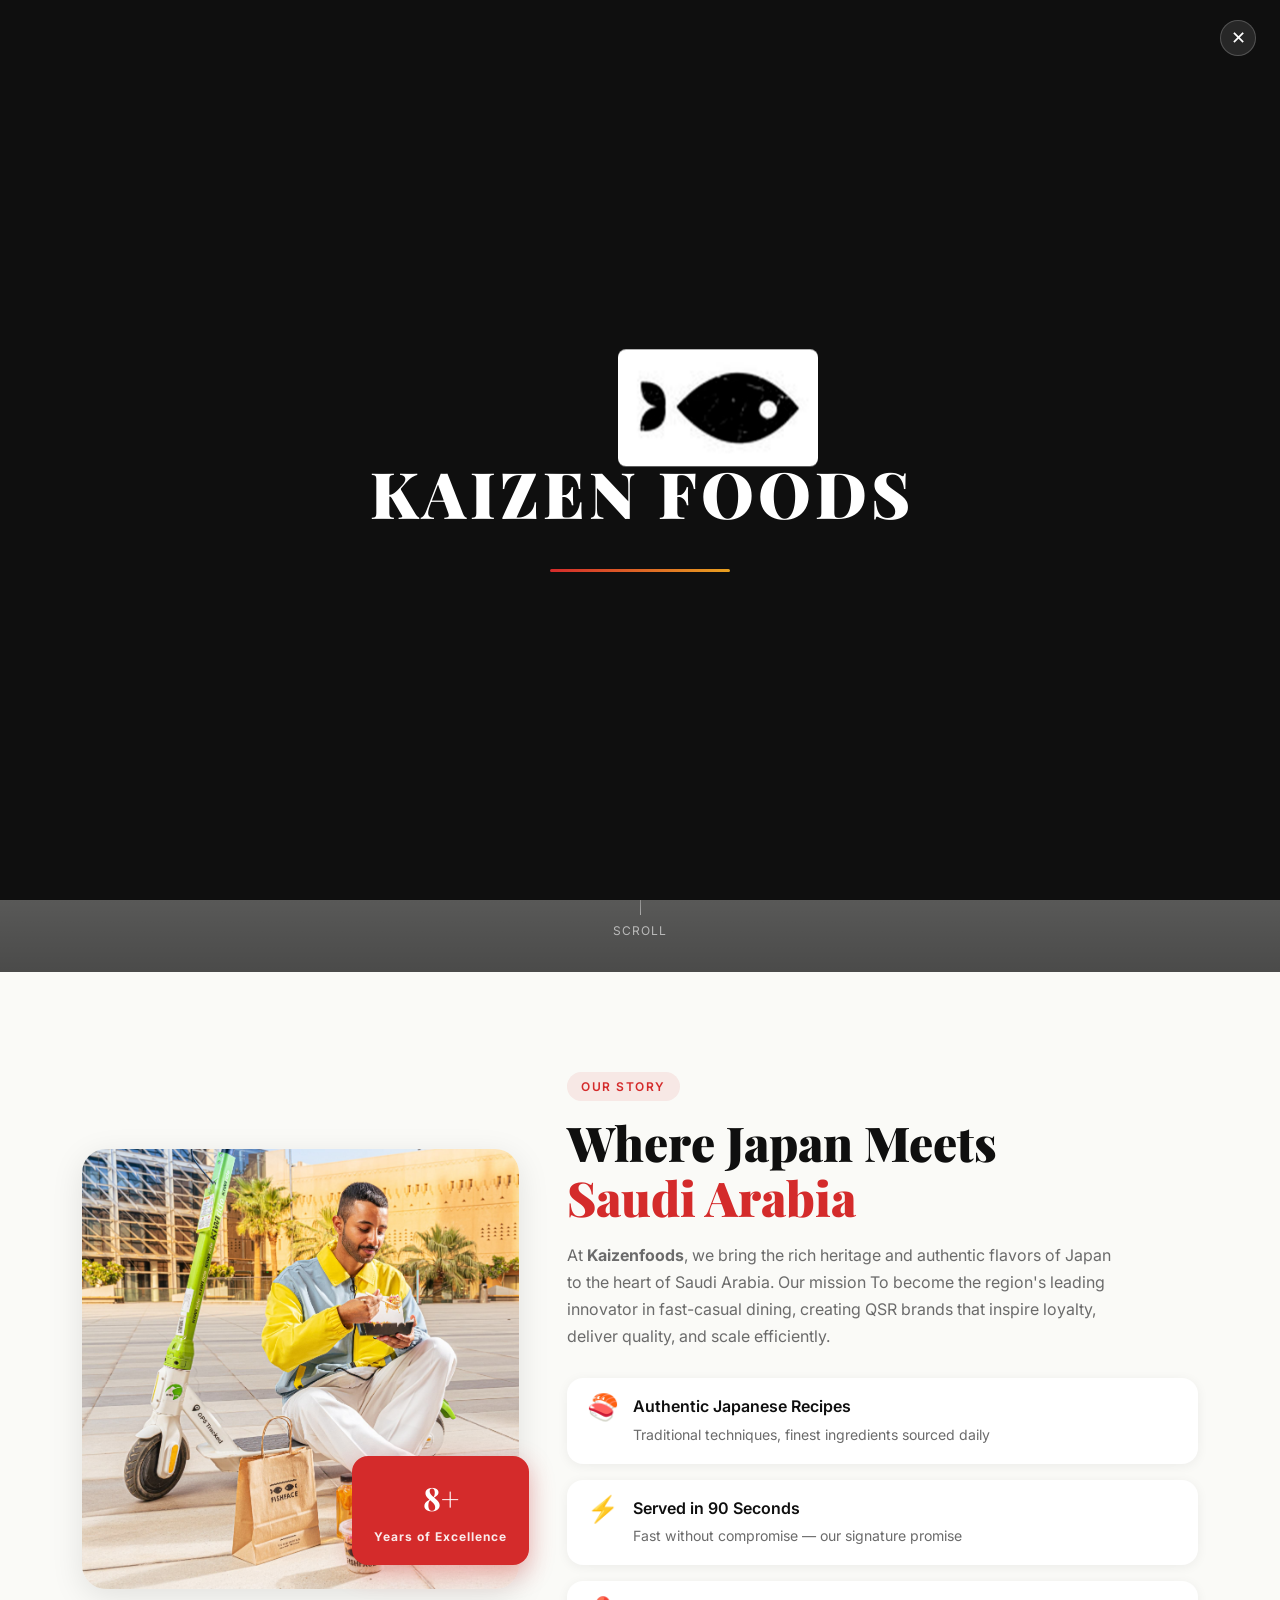
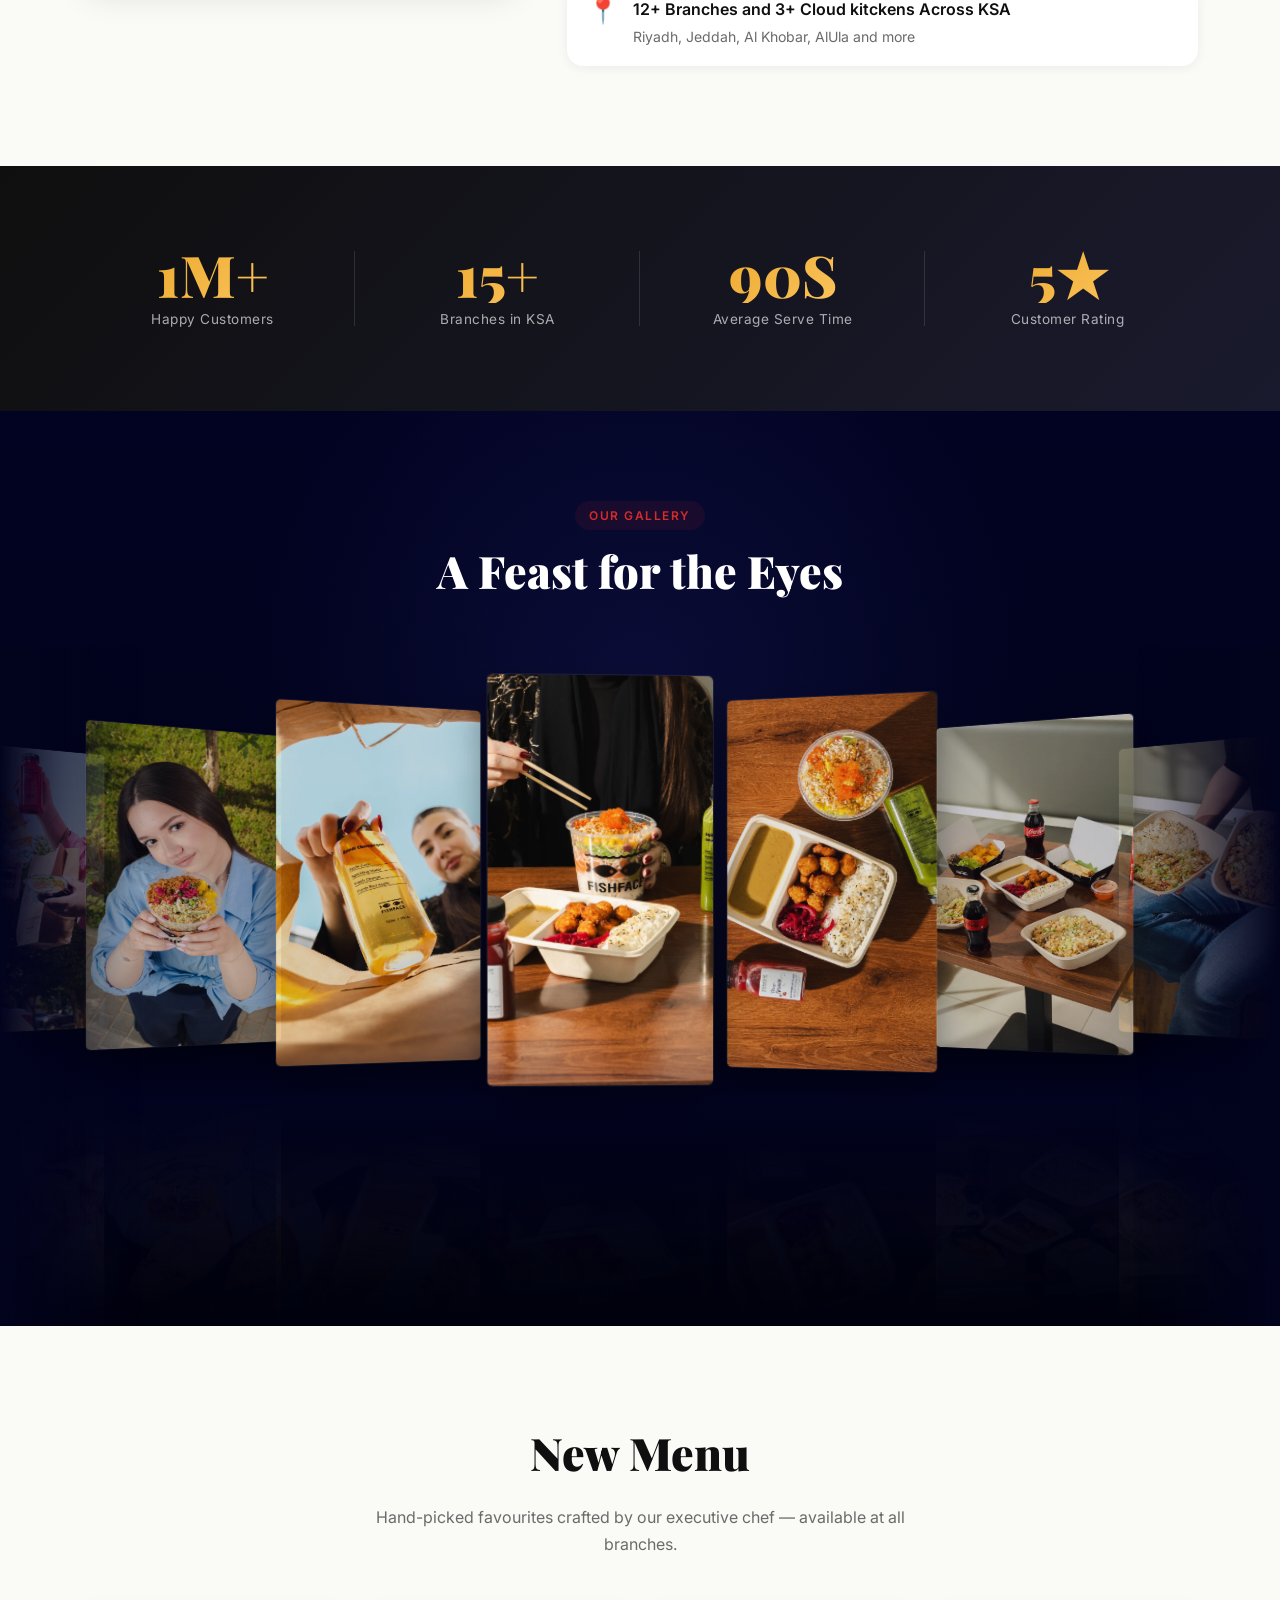
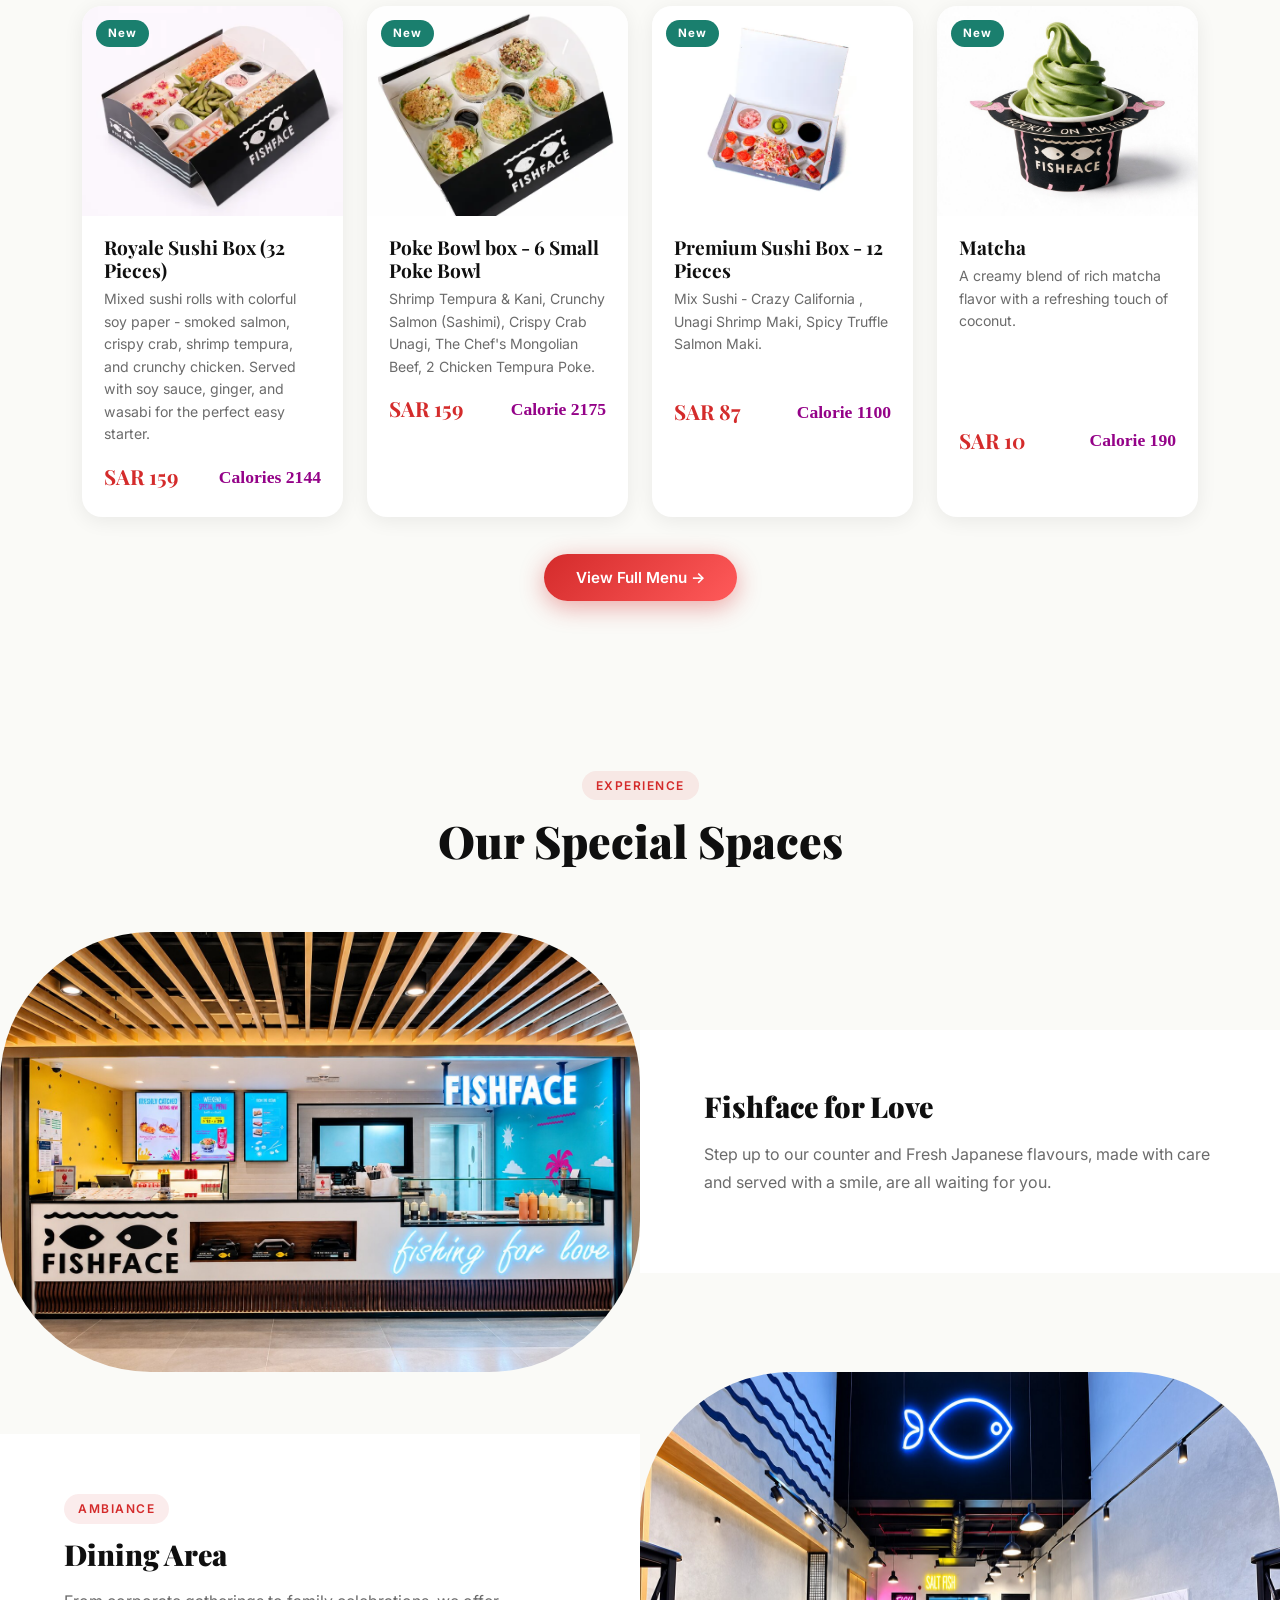
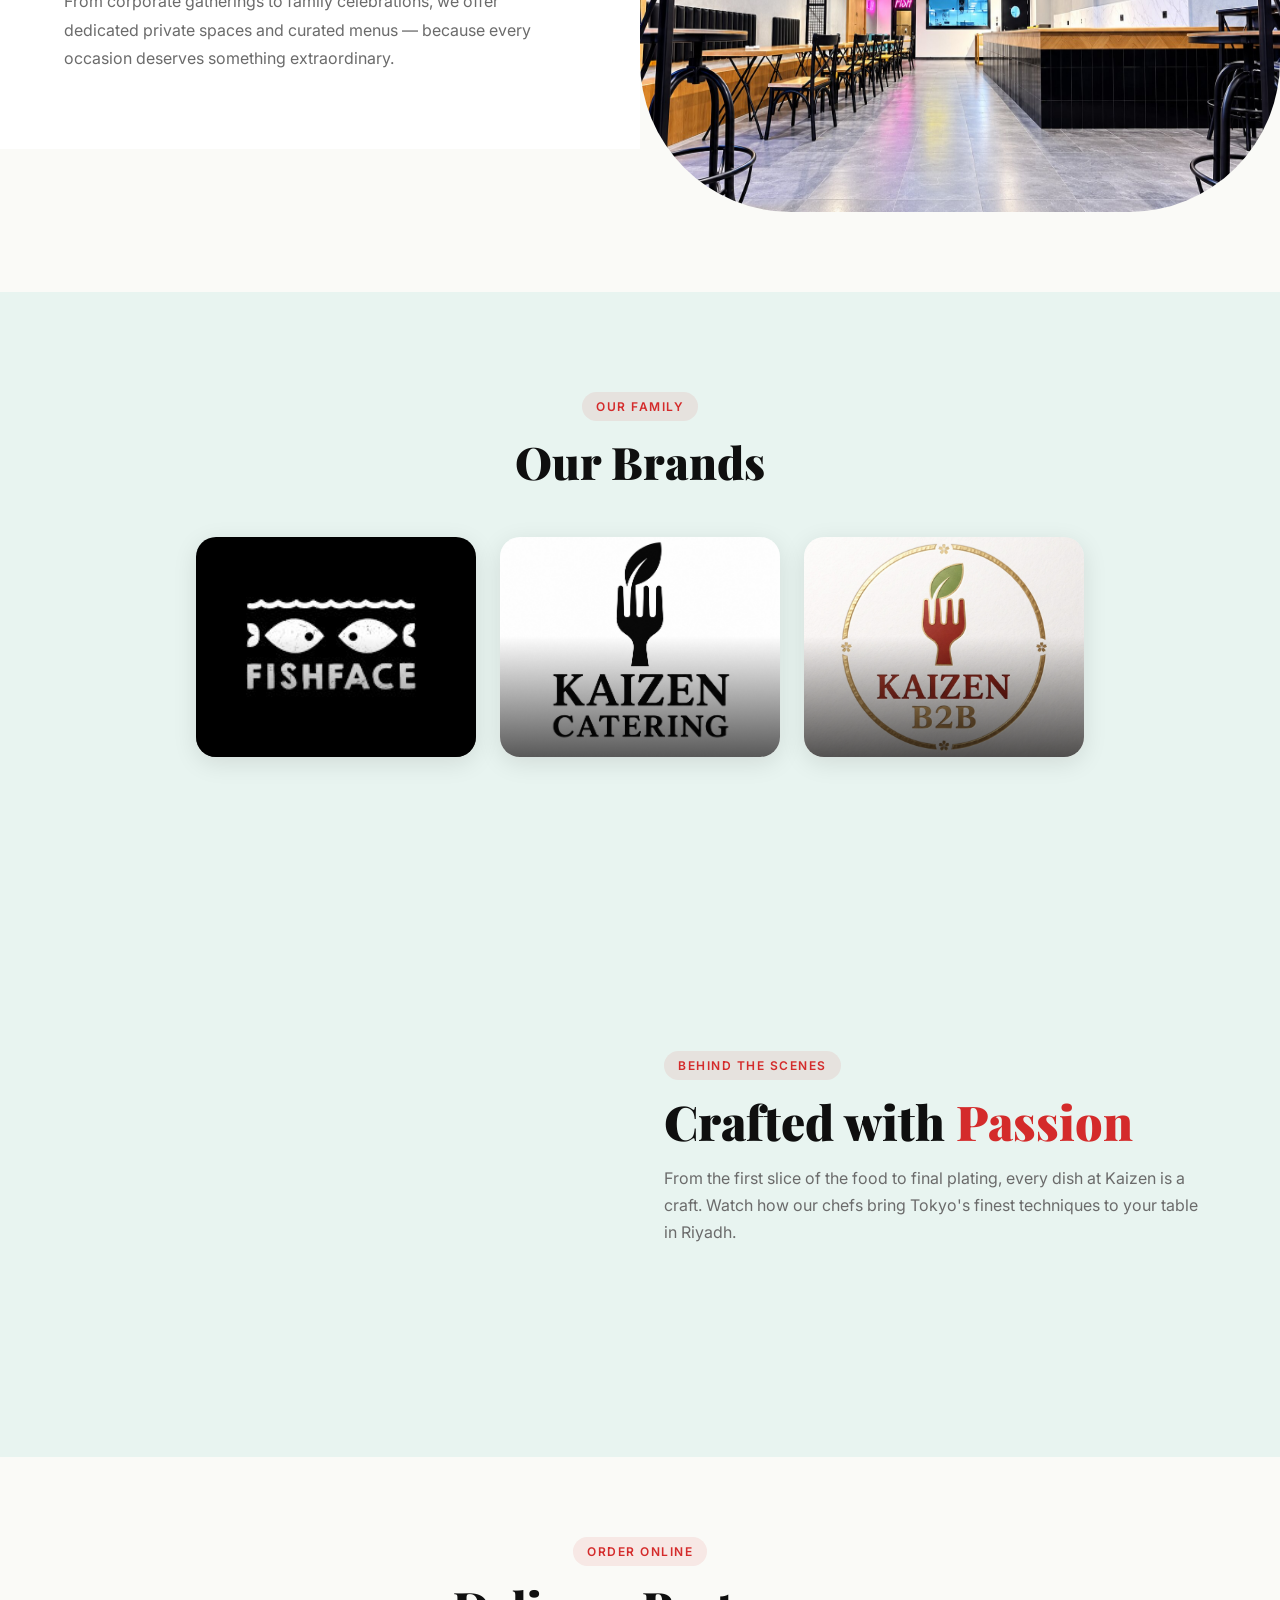
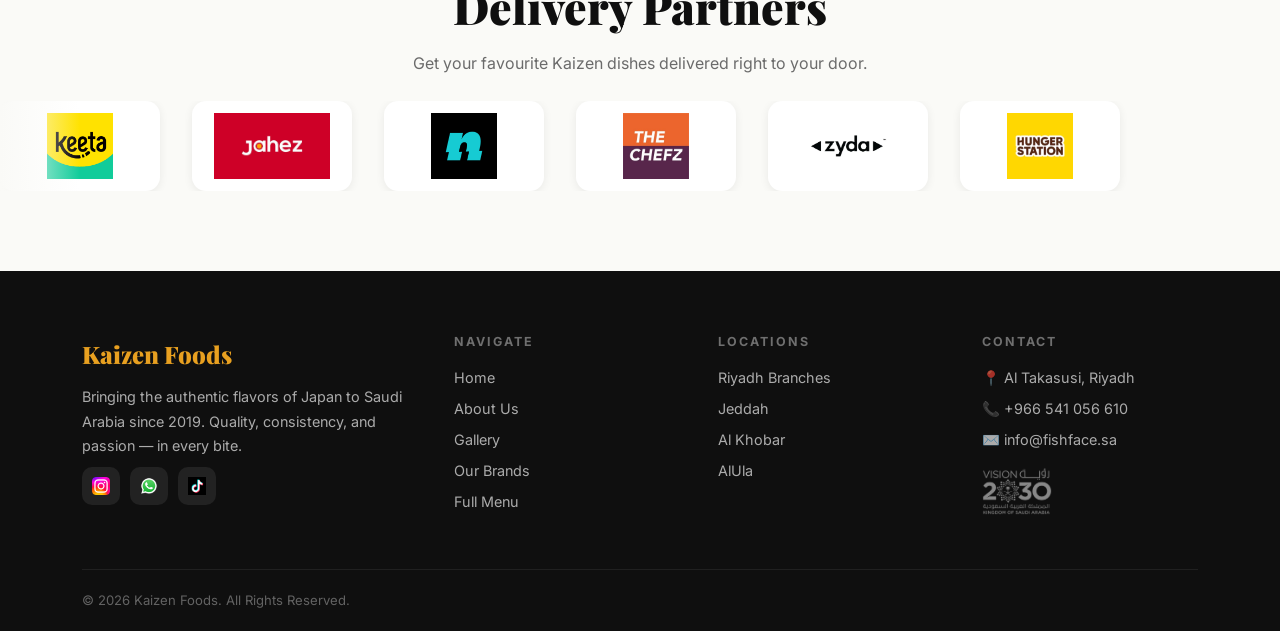
==== commit 90c5b78d: "add" ====
--- a/index.html
+++ b/index.html
@@ -407,7 +407,7 @@
     </div>
     <div class="split-content">
       <!-- <span class="chip">Ambiance</span> -->
-      <h3 class="section-heading">Fishing for Love</h3>
+      <h3 class="section-heading">Fishface for Love</h3>
       <p>Step up to our counter and Fresh Japanese flavours, made with care and served with a smile, are all waiting for you.</p>
     </div>
   </div>
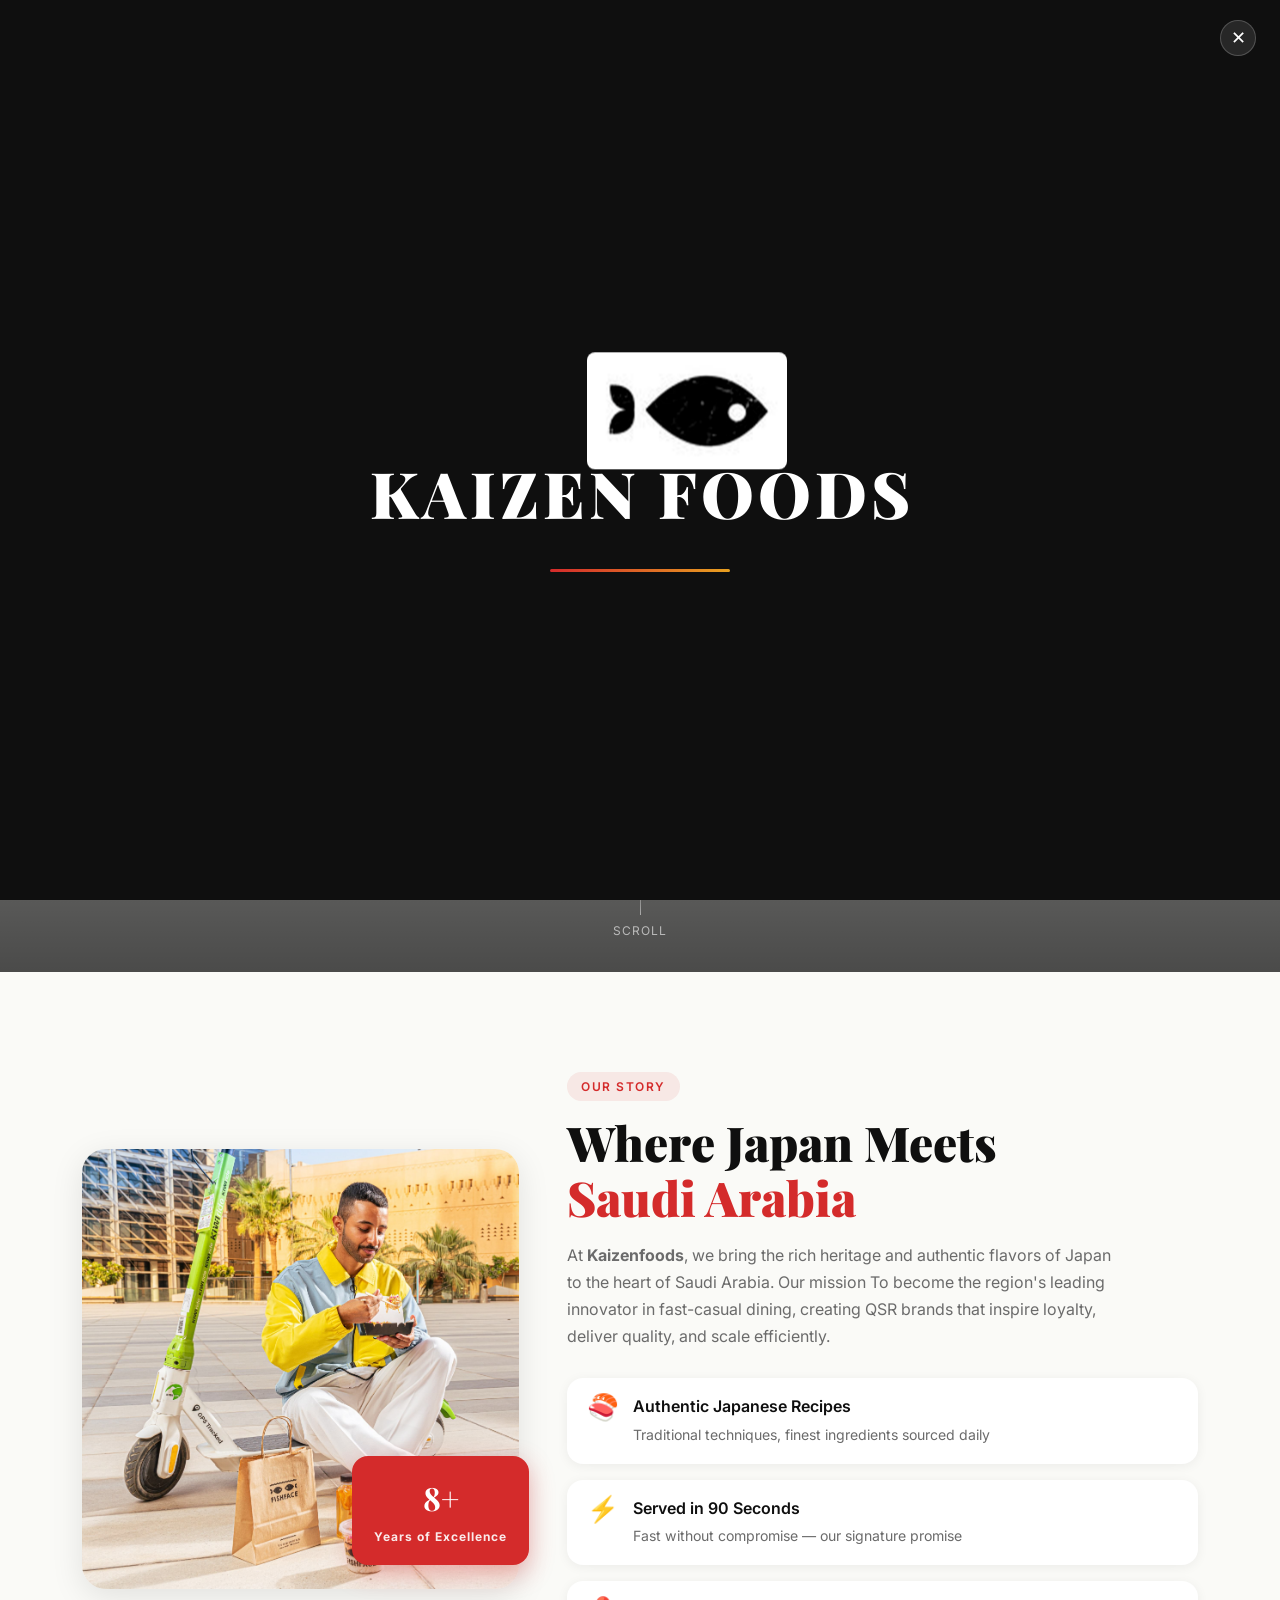
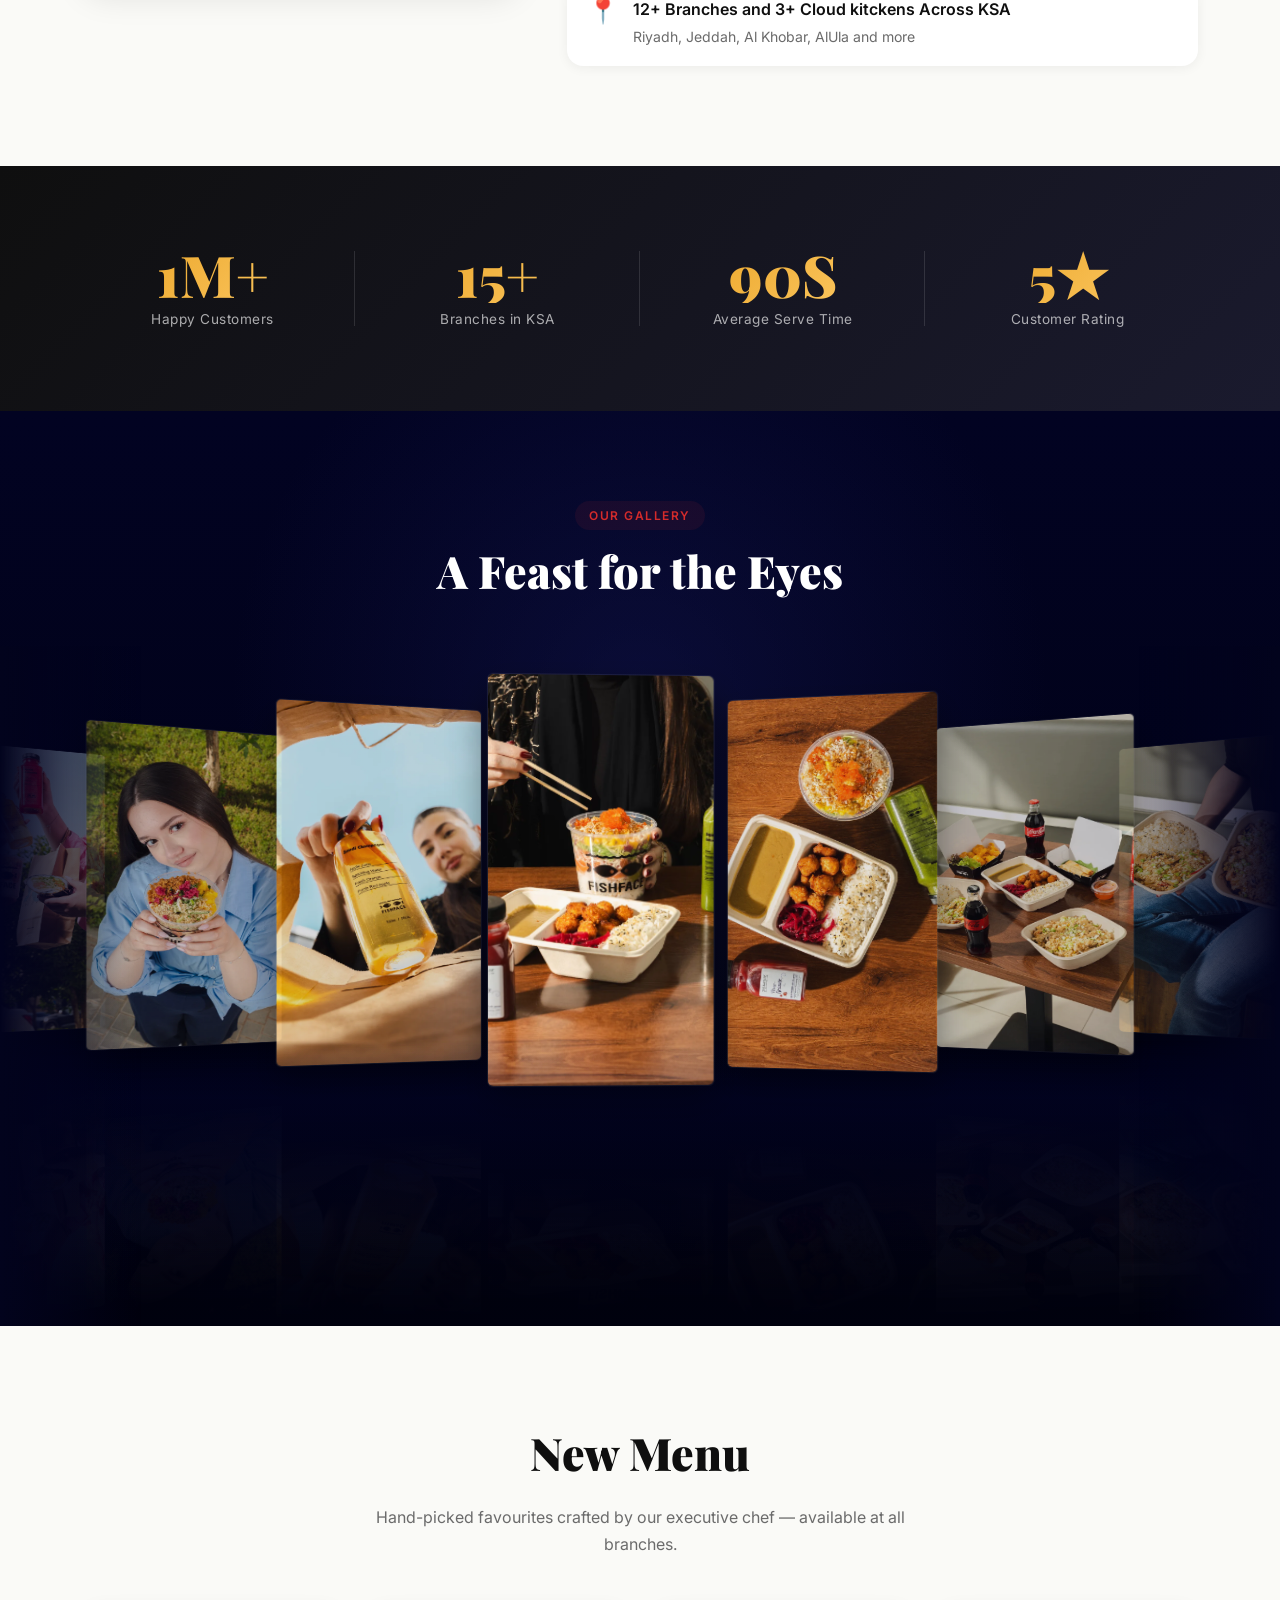
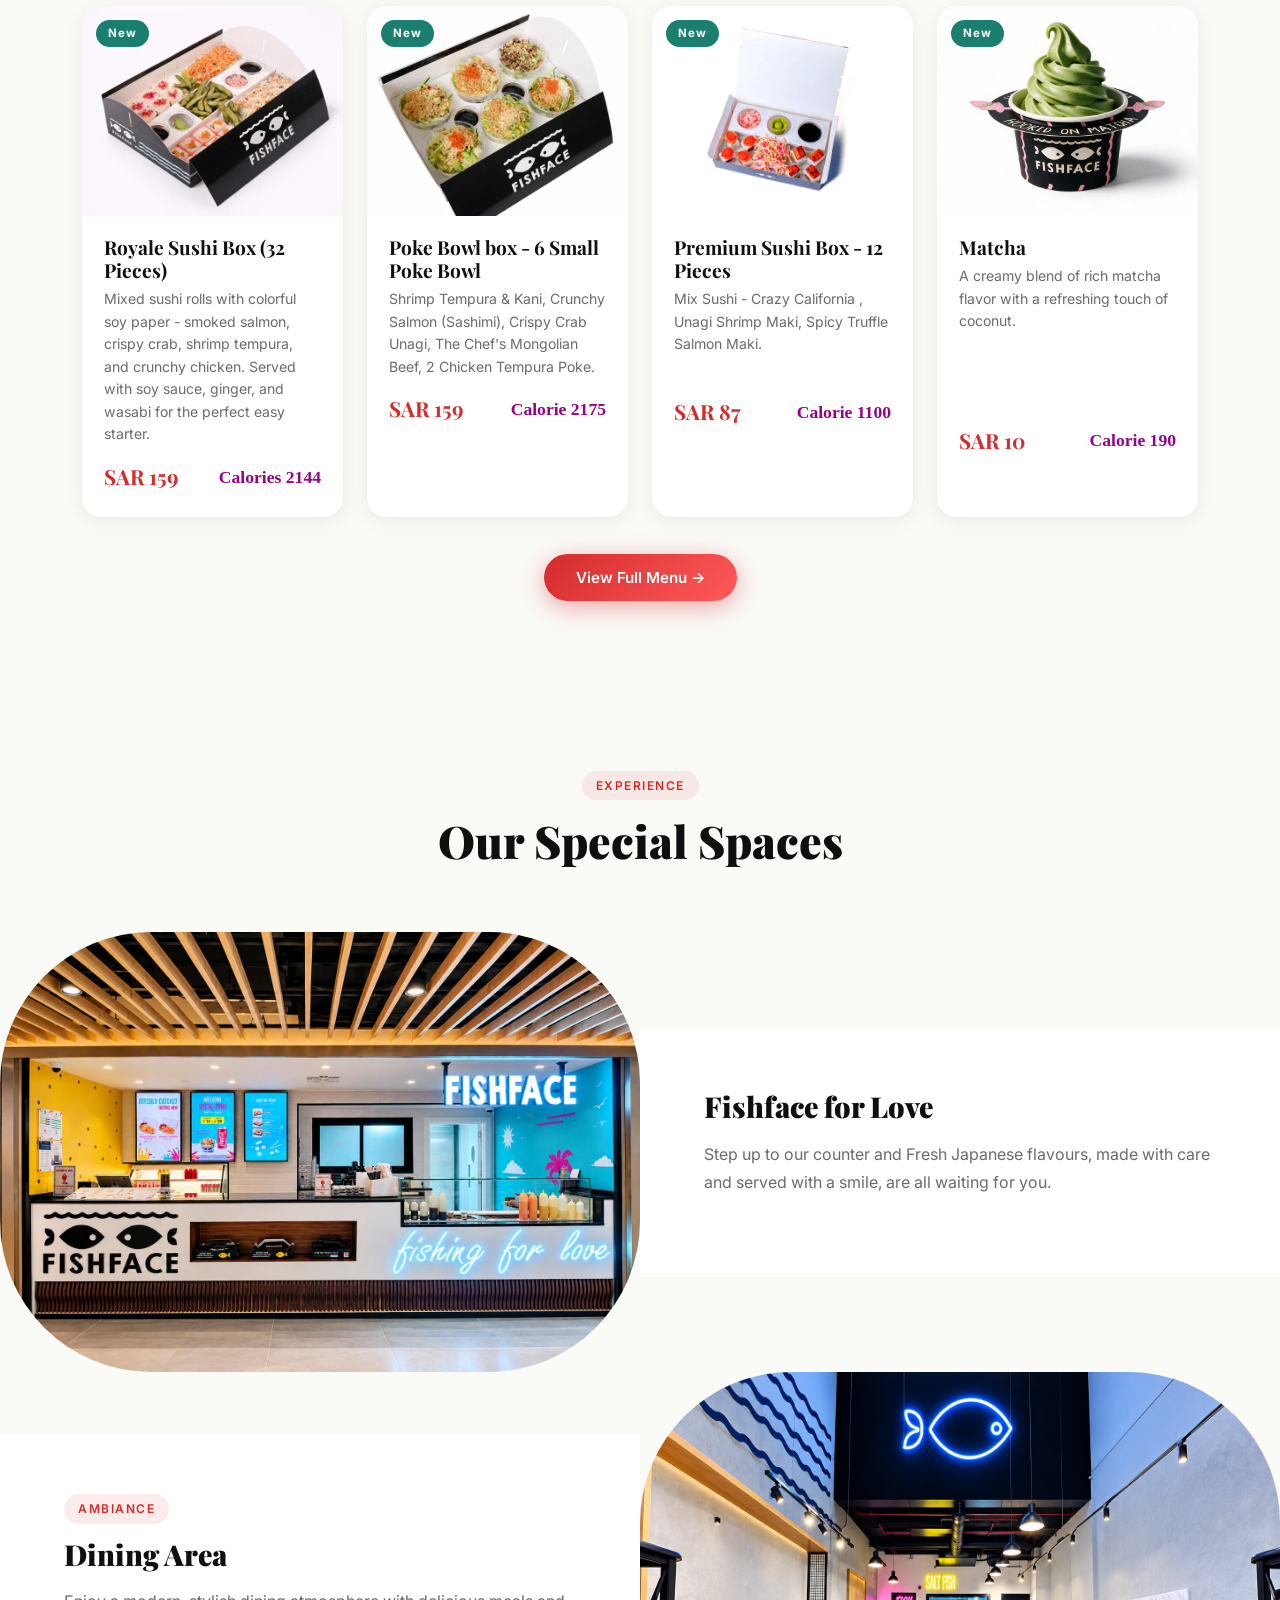
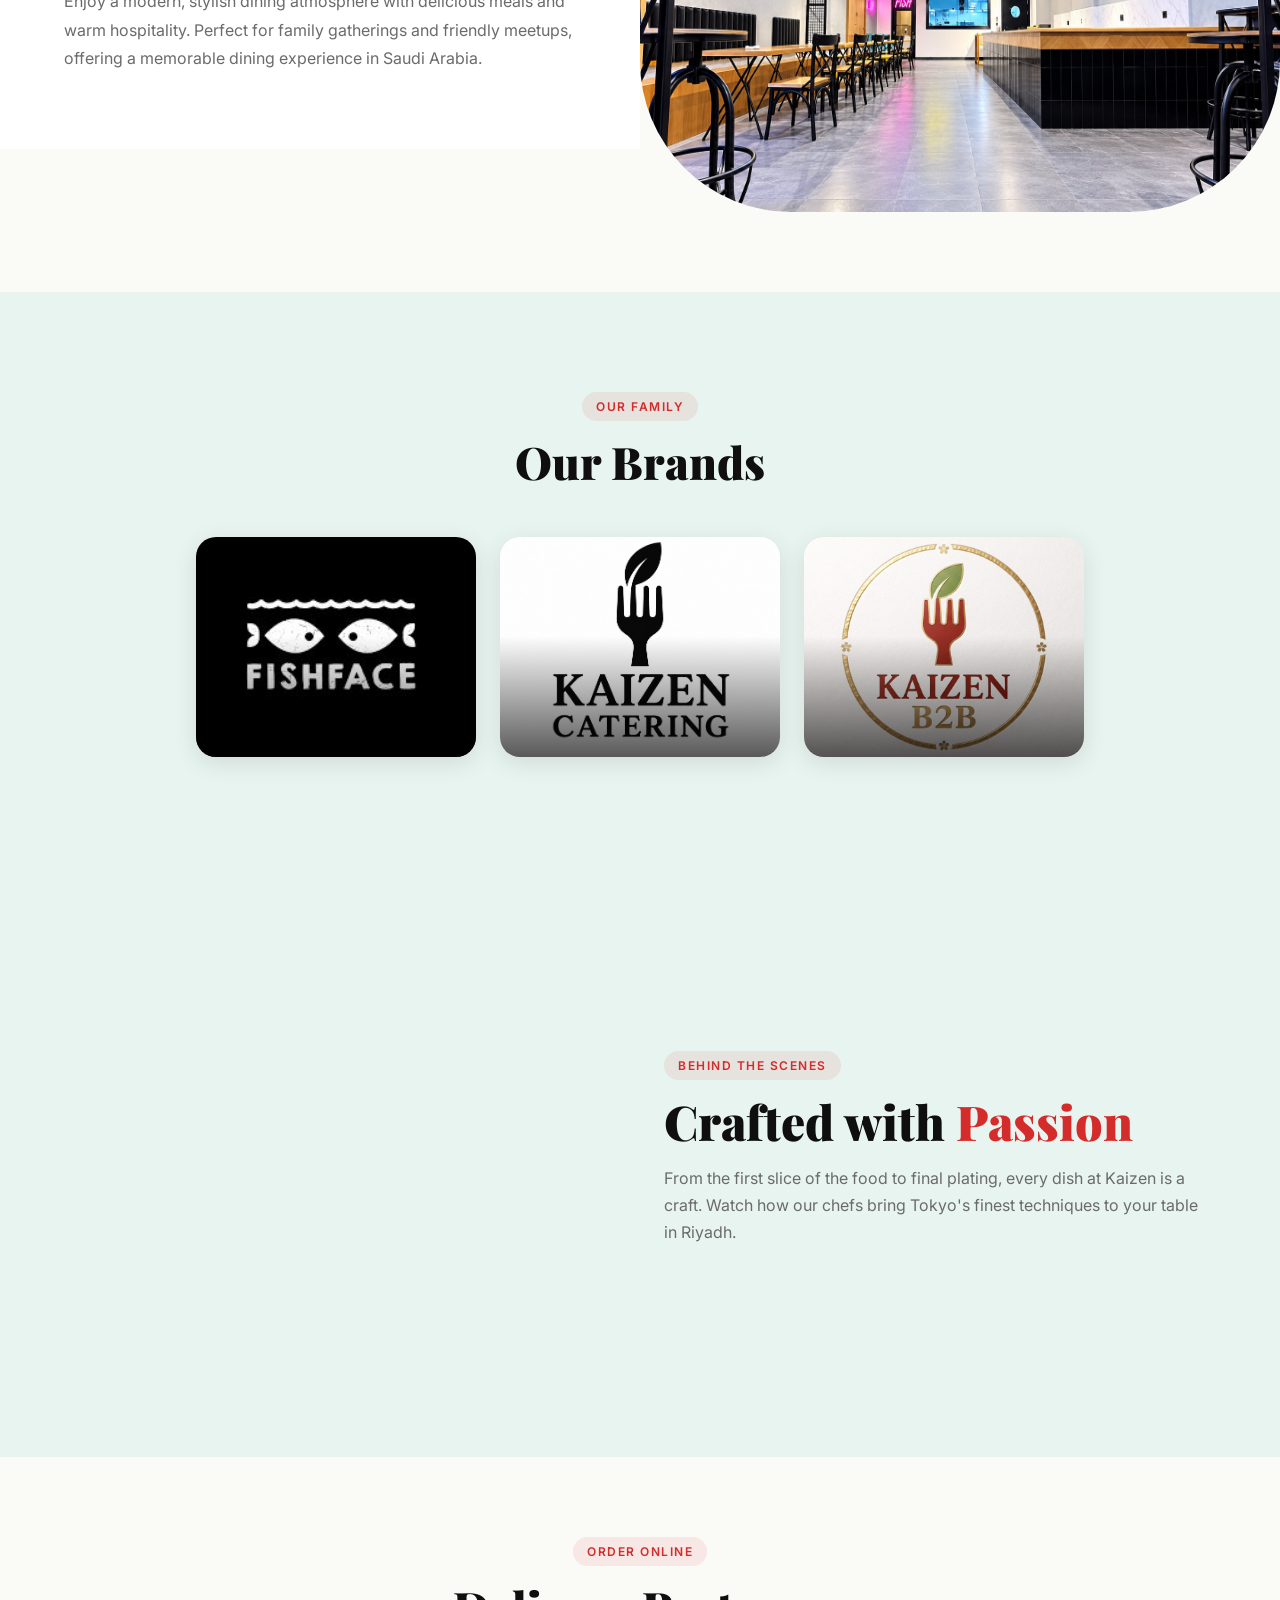
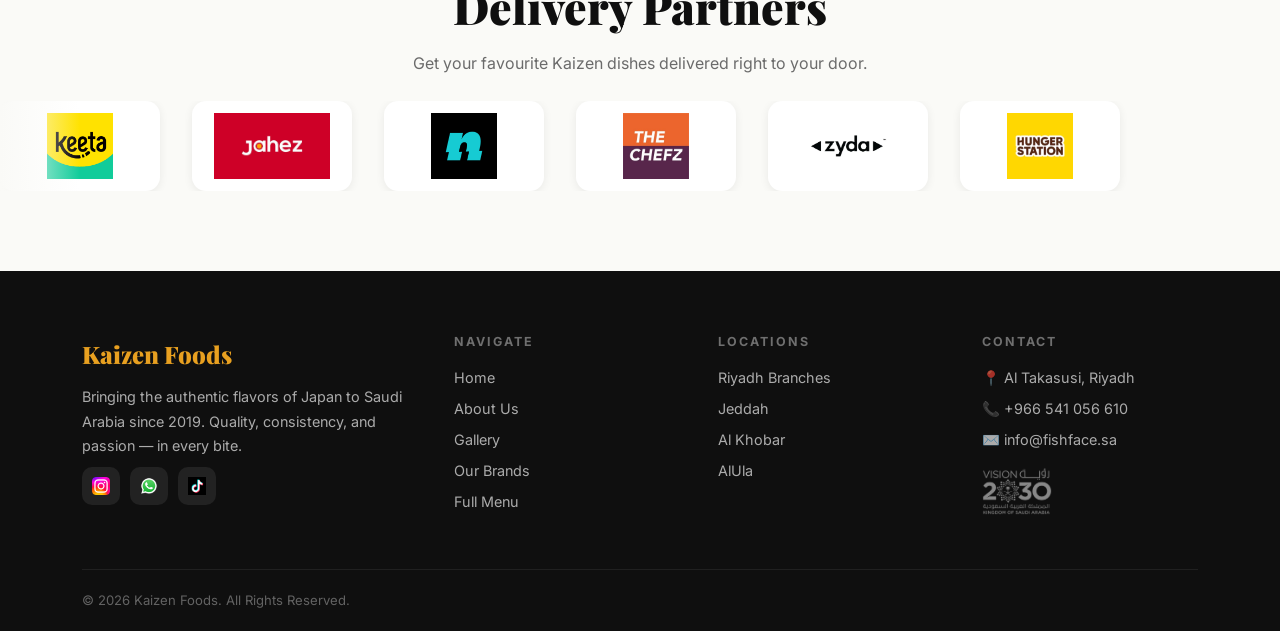
==== commit 5a6c06d4: "test" ====
--- a/index.html
+++ b/index.html
@@ -418,7 +418,8 @@
     <div class="split-content">
       <span class="chip">Ambiance</span>
       <h3 class="section-heading">Dining Area</h3>
-      <p>From corporate gatherings to family celebrations, we offer dedicated private spaces and curated menus — because every occasion deserves something extraordinary.</p>
+      <p>Enjoy a modern, stylish dining atmosphere with delicious meals and warm hospitality.
+Perfect for family gatherings and friendly meetups, offering a memorable dining experience in Saudi Arabia.</p>
     </div>
   </div>
 </section>
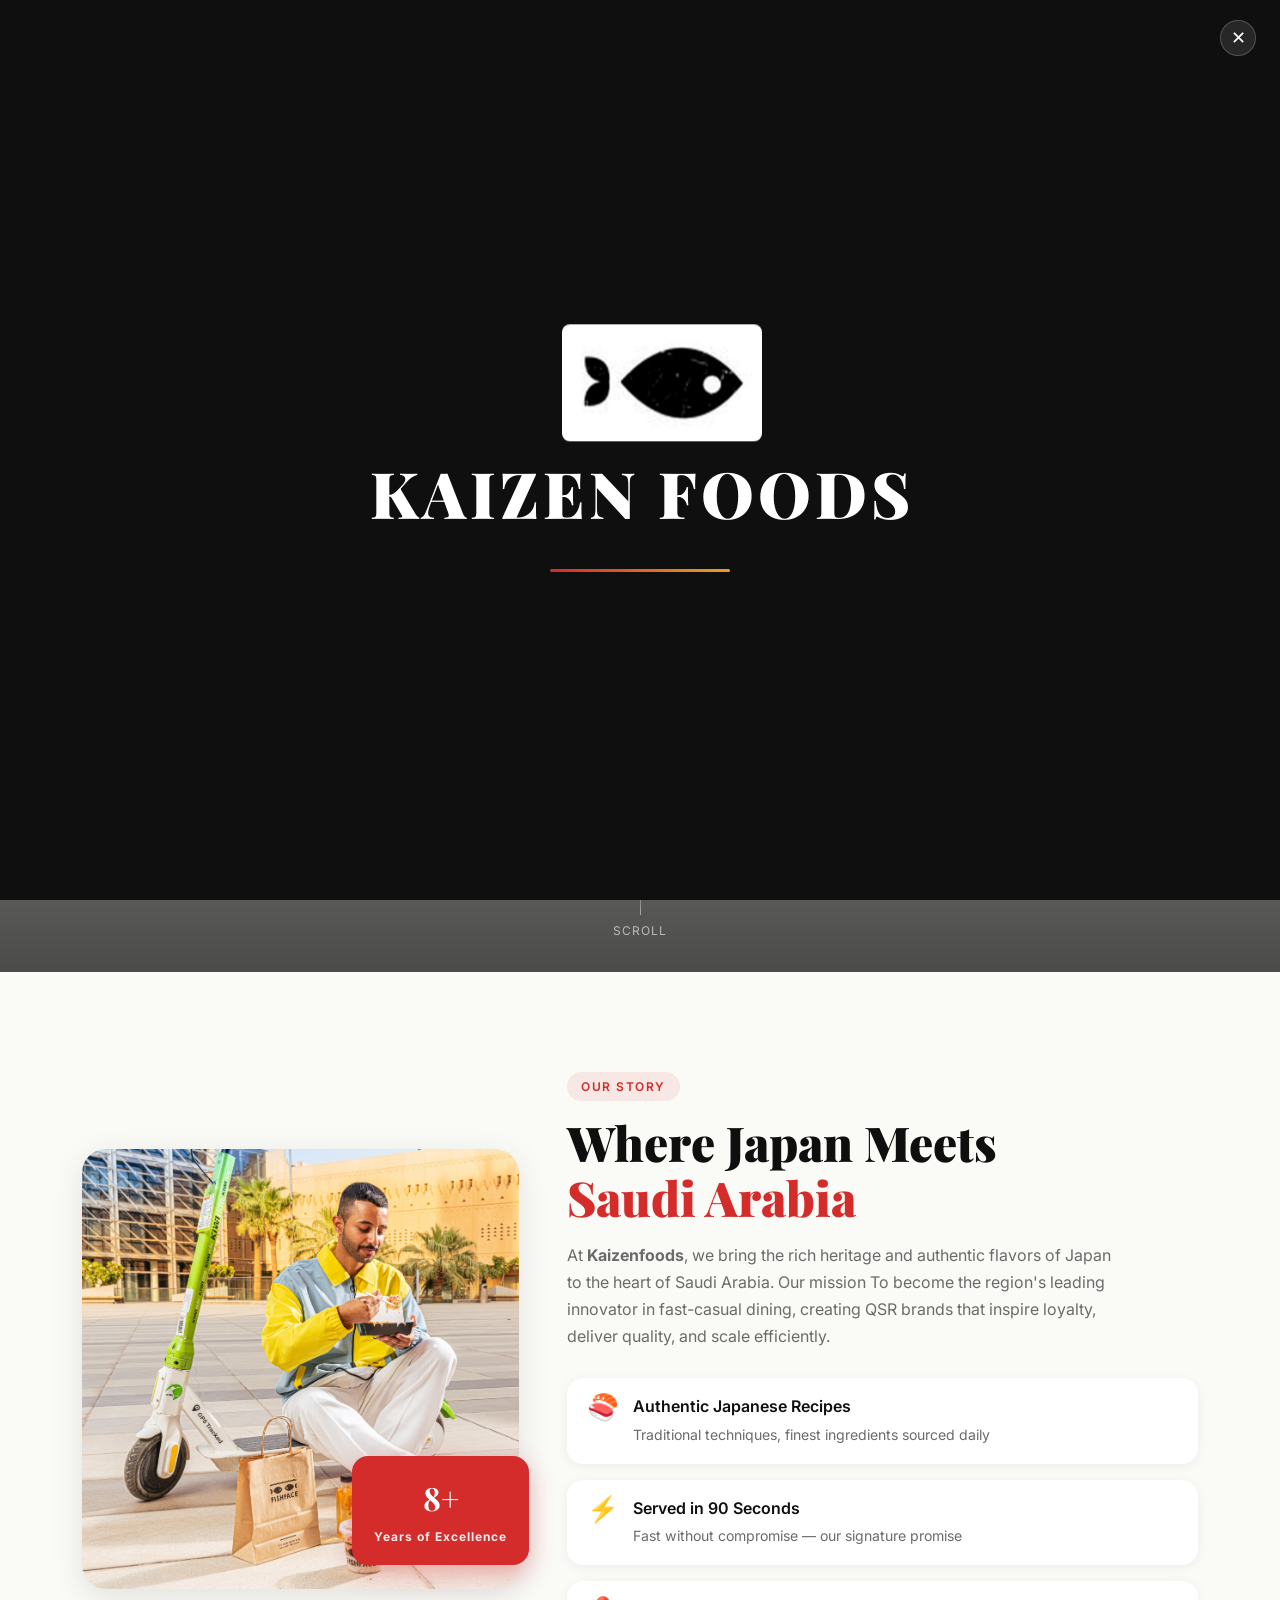
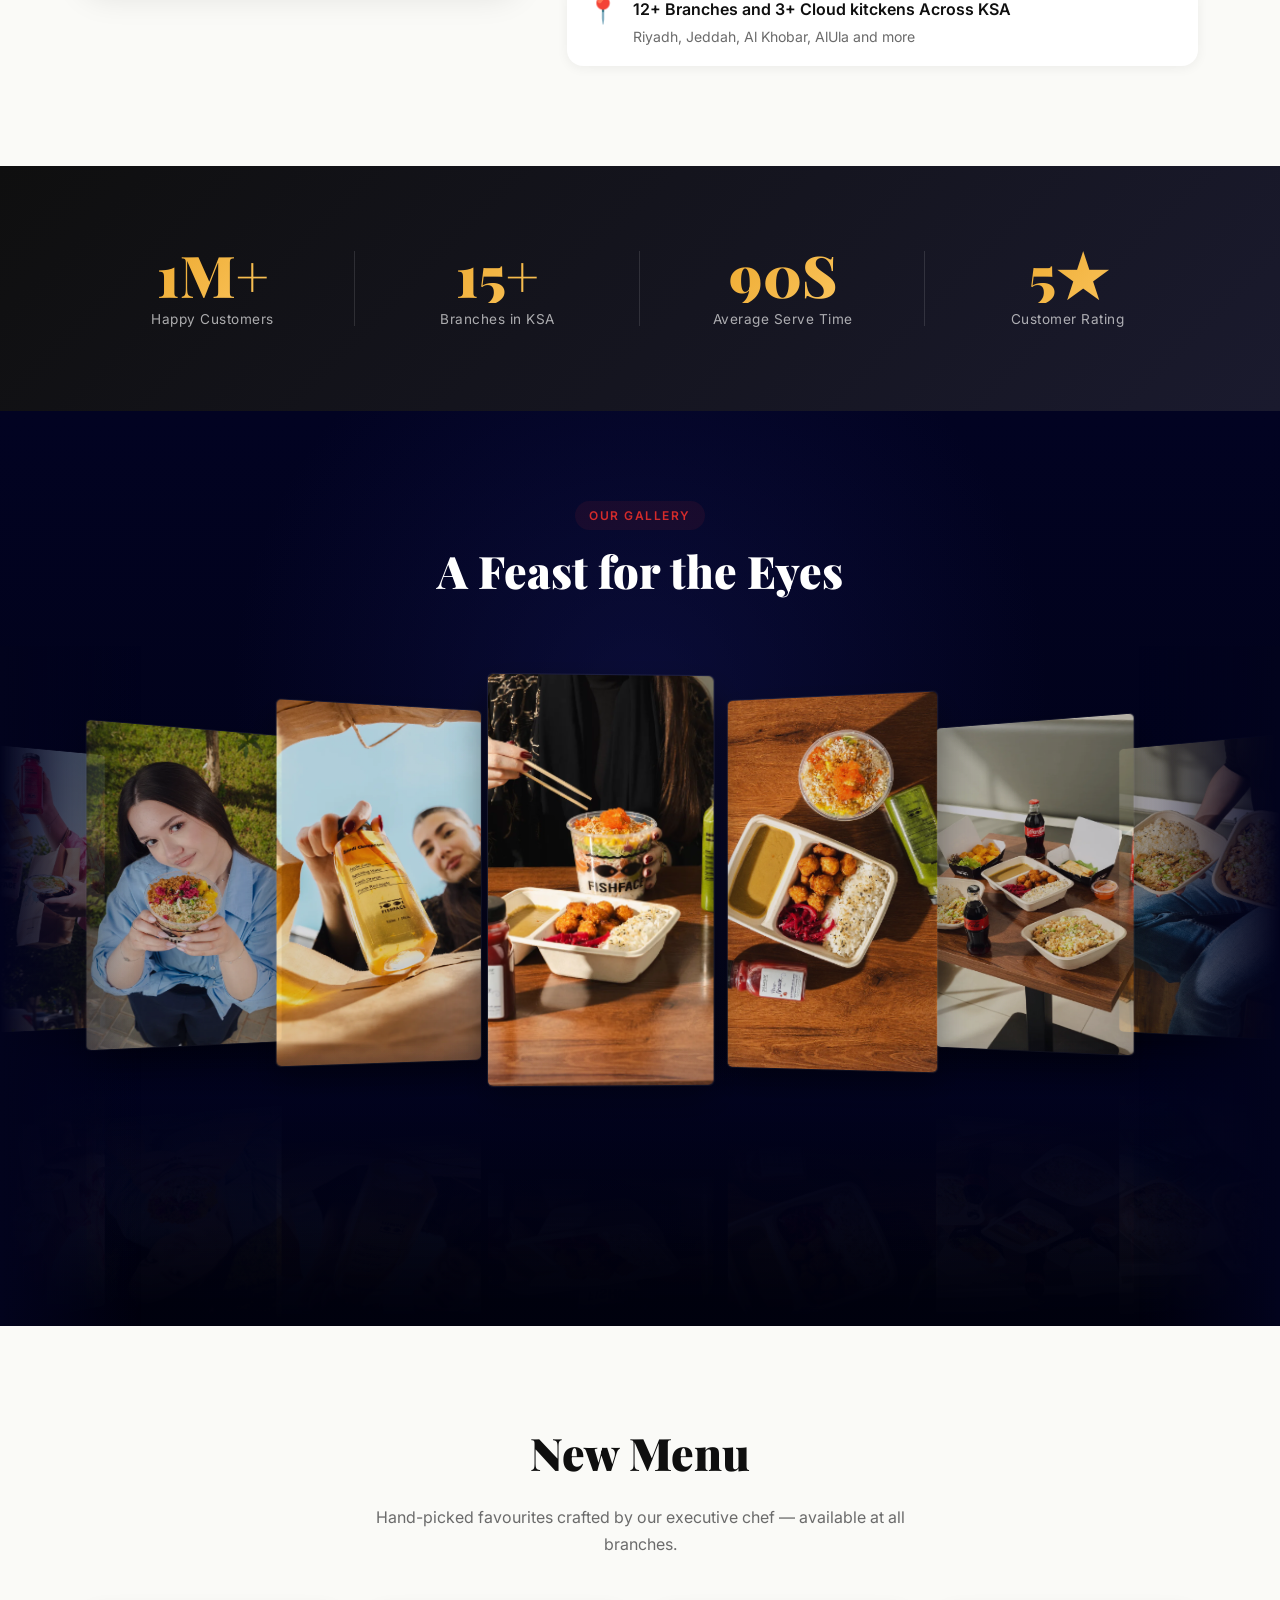
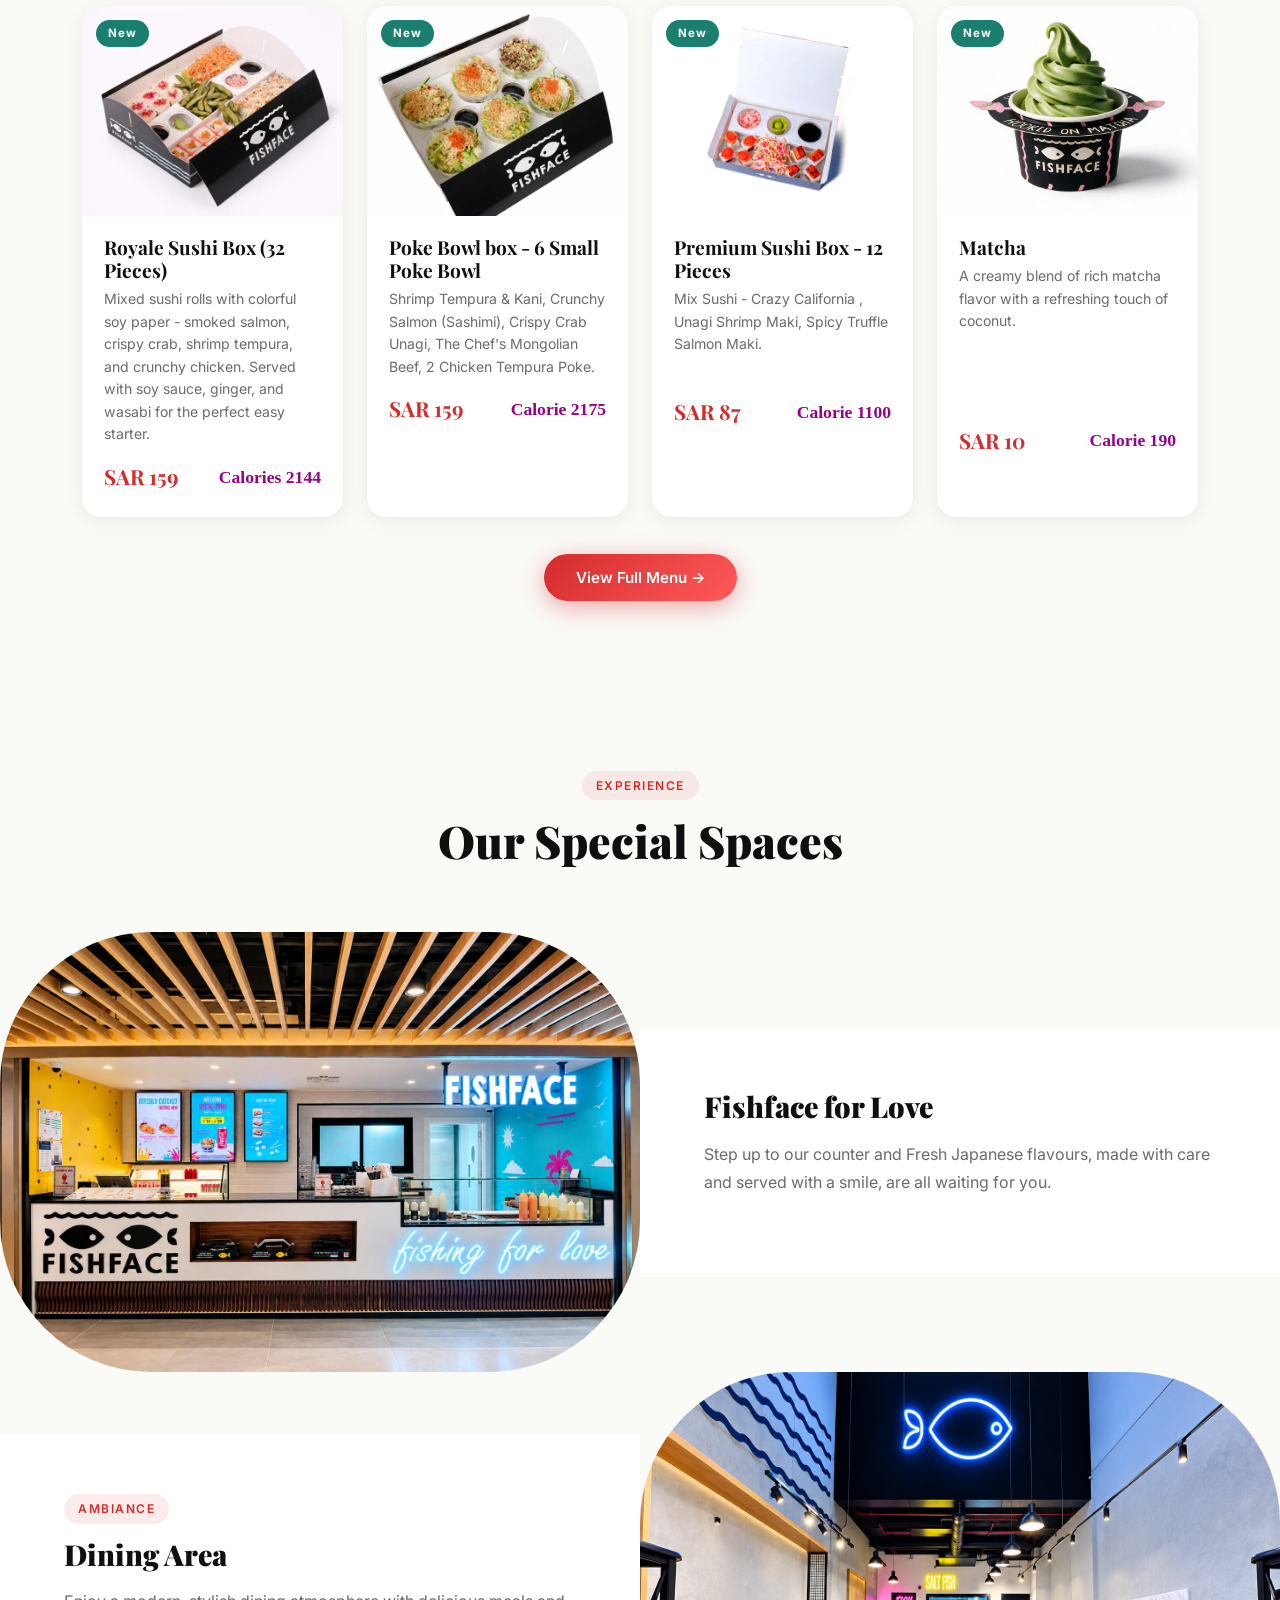
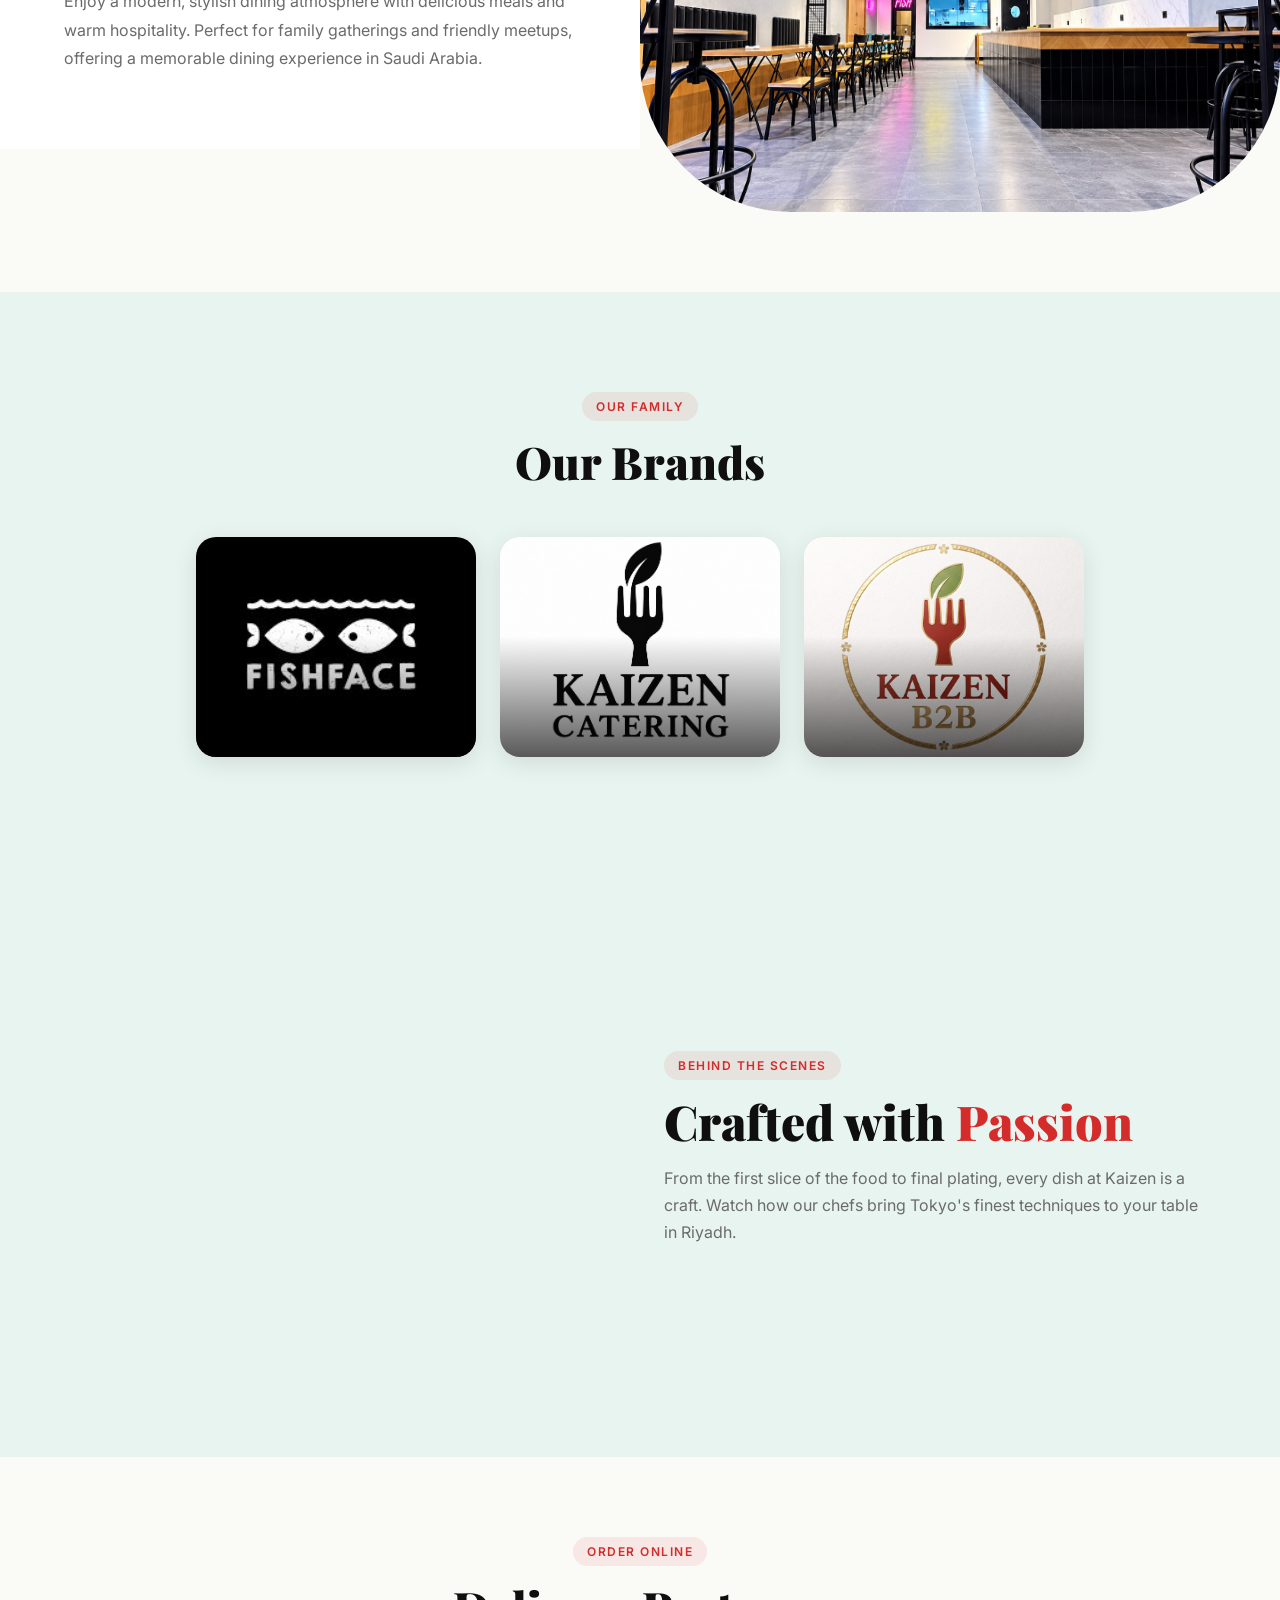
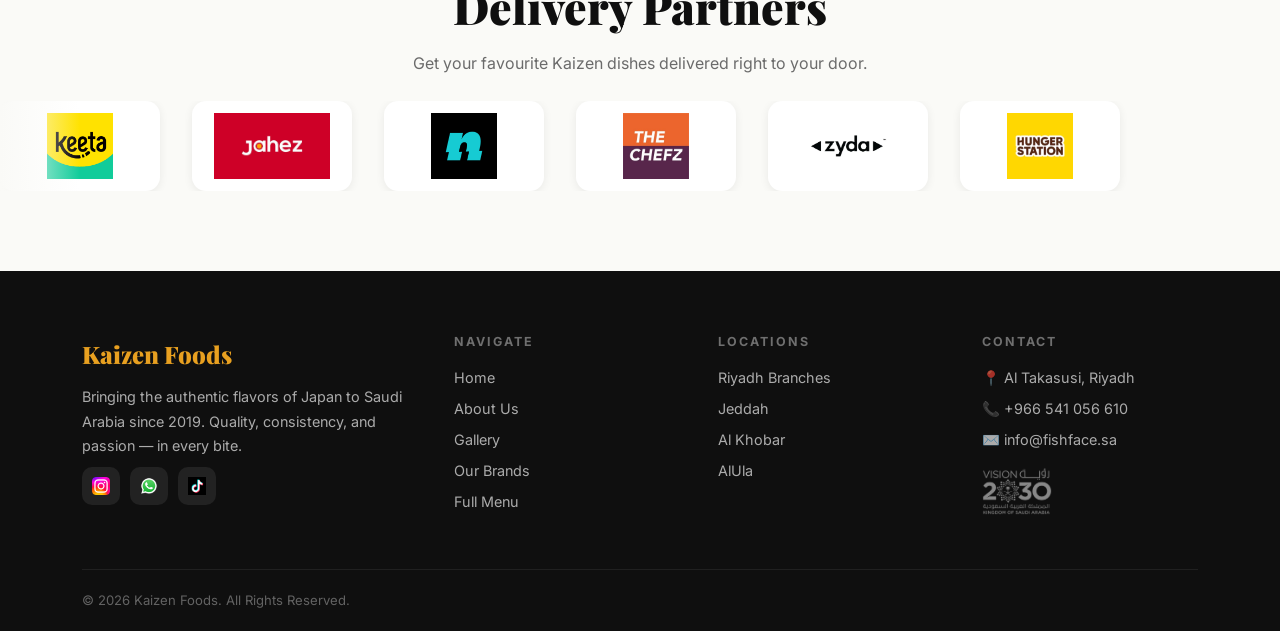
==== commit ea4d4cf6: "test" ====
--- a/index.html
+++ b/index.html
@@ -592,7 +592,7 @@
 <button id="backToTop" title="Back to top" aria-label="Back to top">↑</button>
 <button
     id="floatingButtonwhatsapp"
-    onclick="window.open('https://wa.me/966599416790?text=Hello this is Kaizenfoods how can i assist?', '_blank')"
+    onclick="window.open('https://wa.me/966541056610?text=Hello this is Kaizenfoods how can i assist?', '_blank')"
     title="WhatsApp"
     aria-label="Chat on WhatsApp">
     <img src="Assets/Social Media logo/WhatsApp.png" alt="WhatsApp">
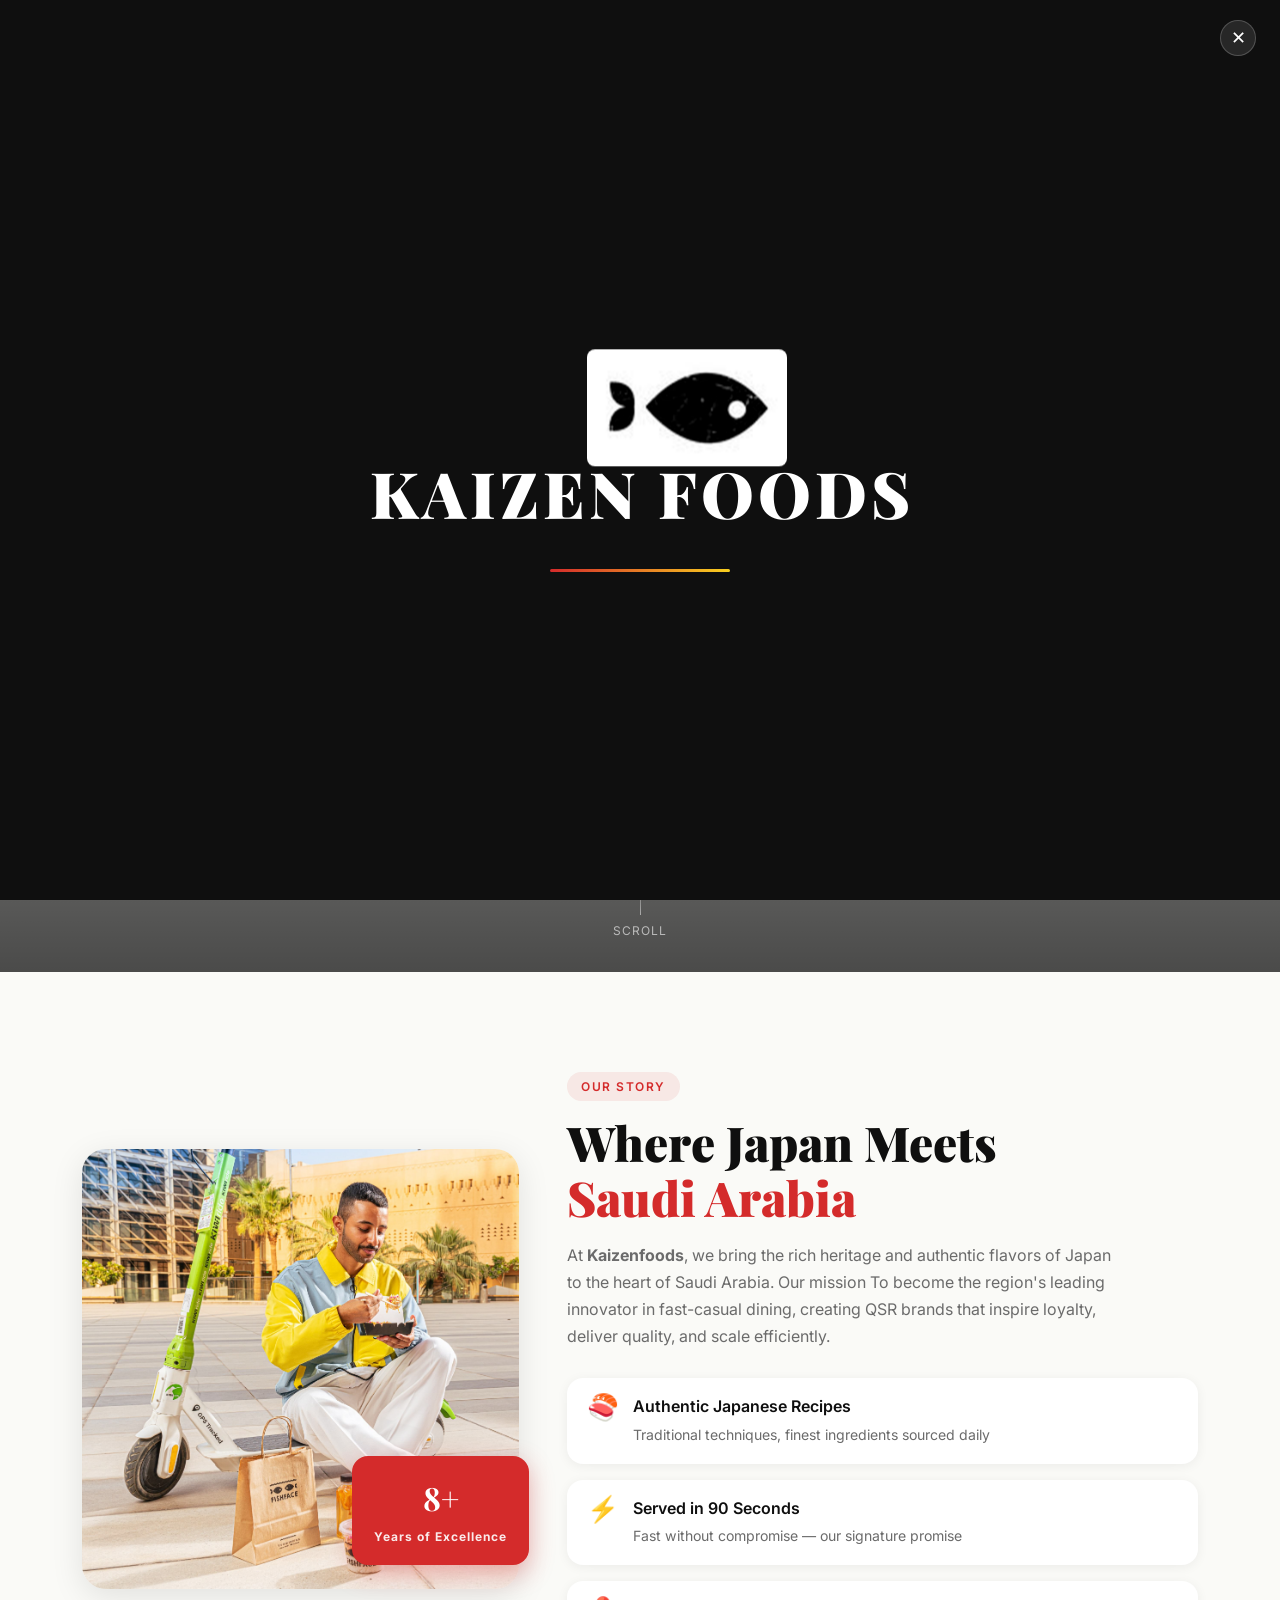
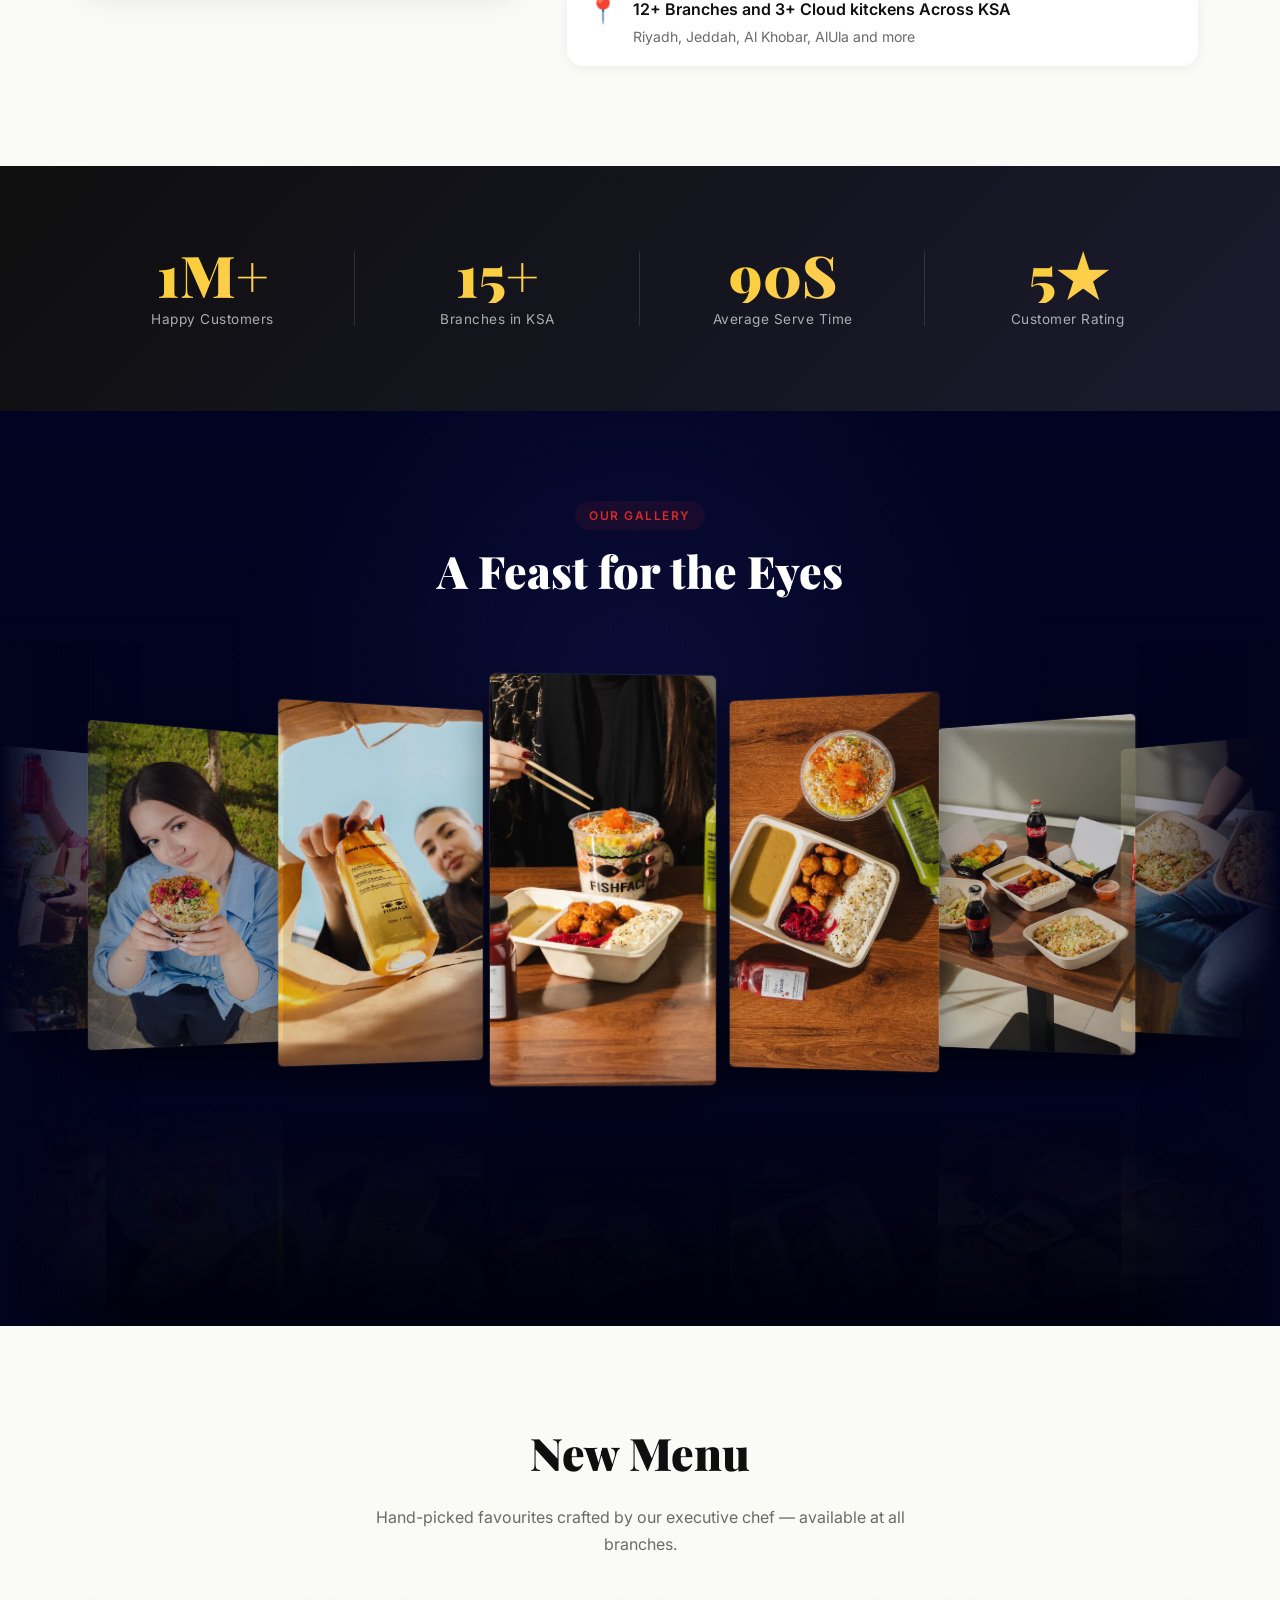
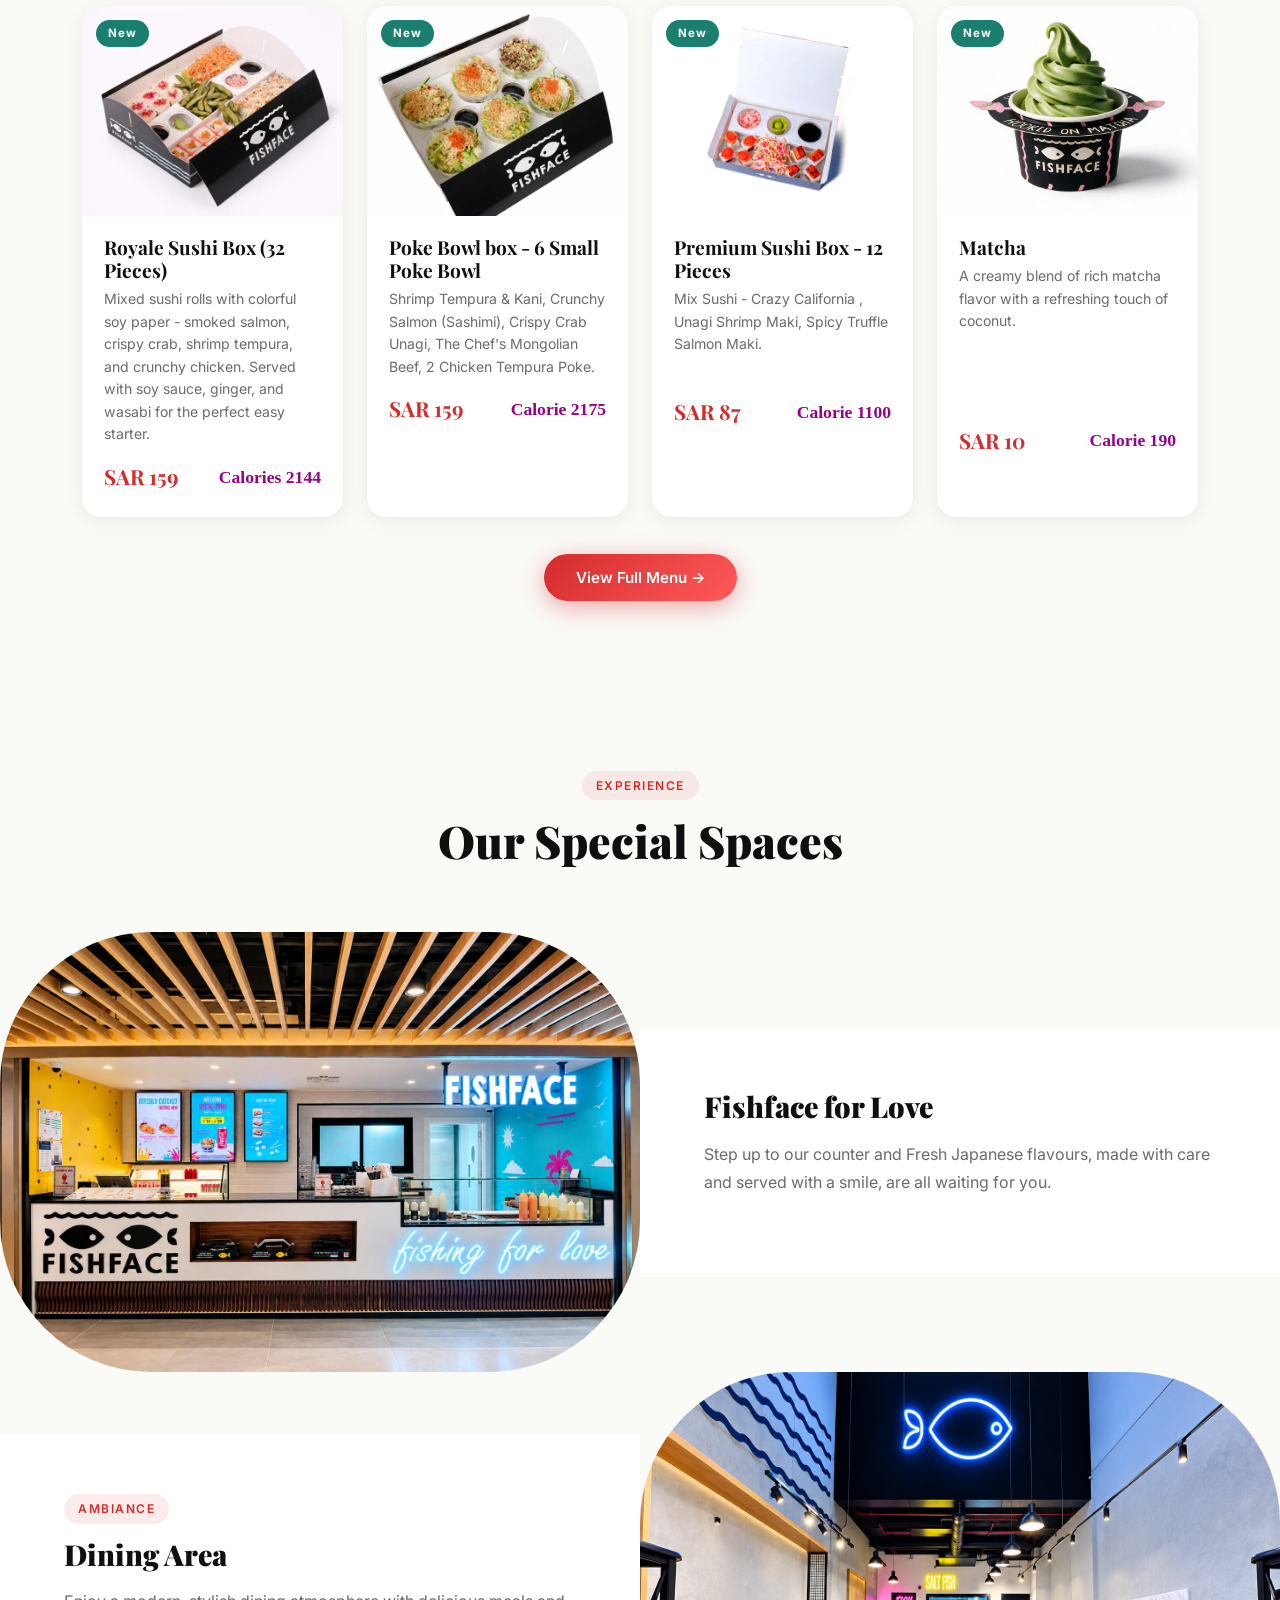
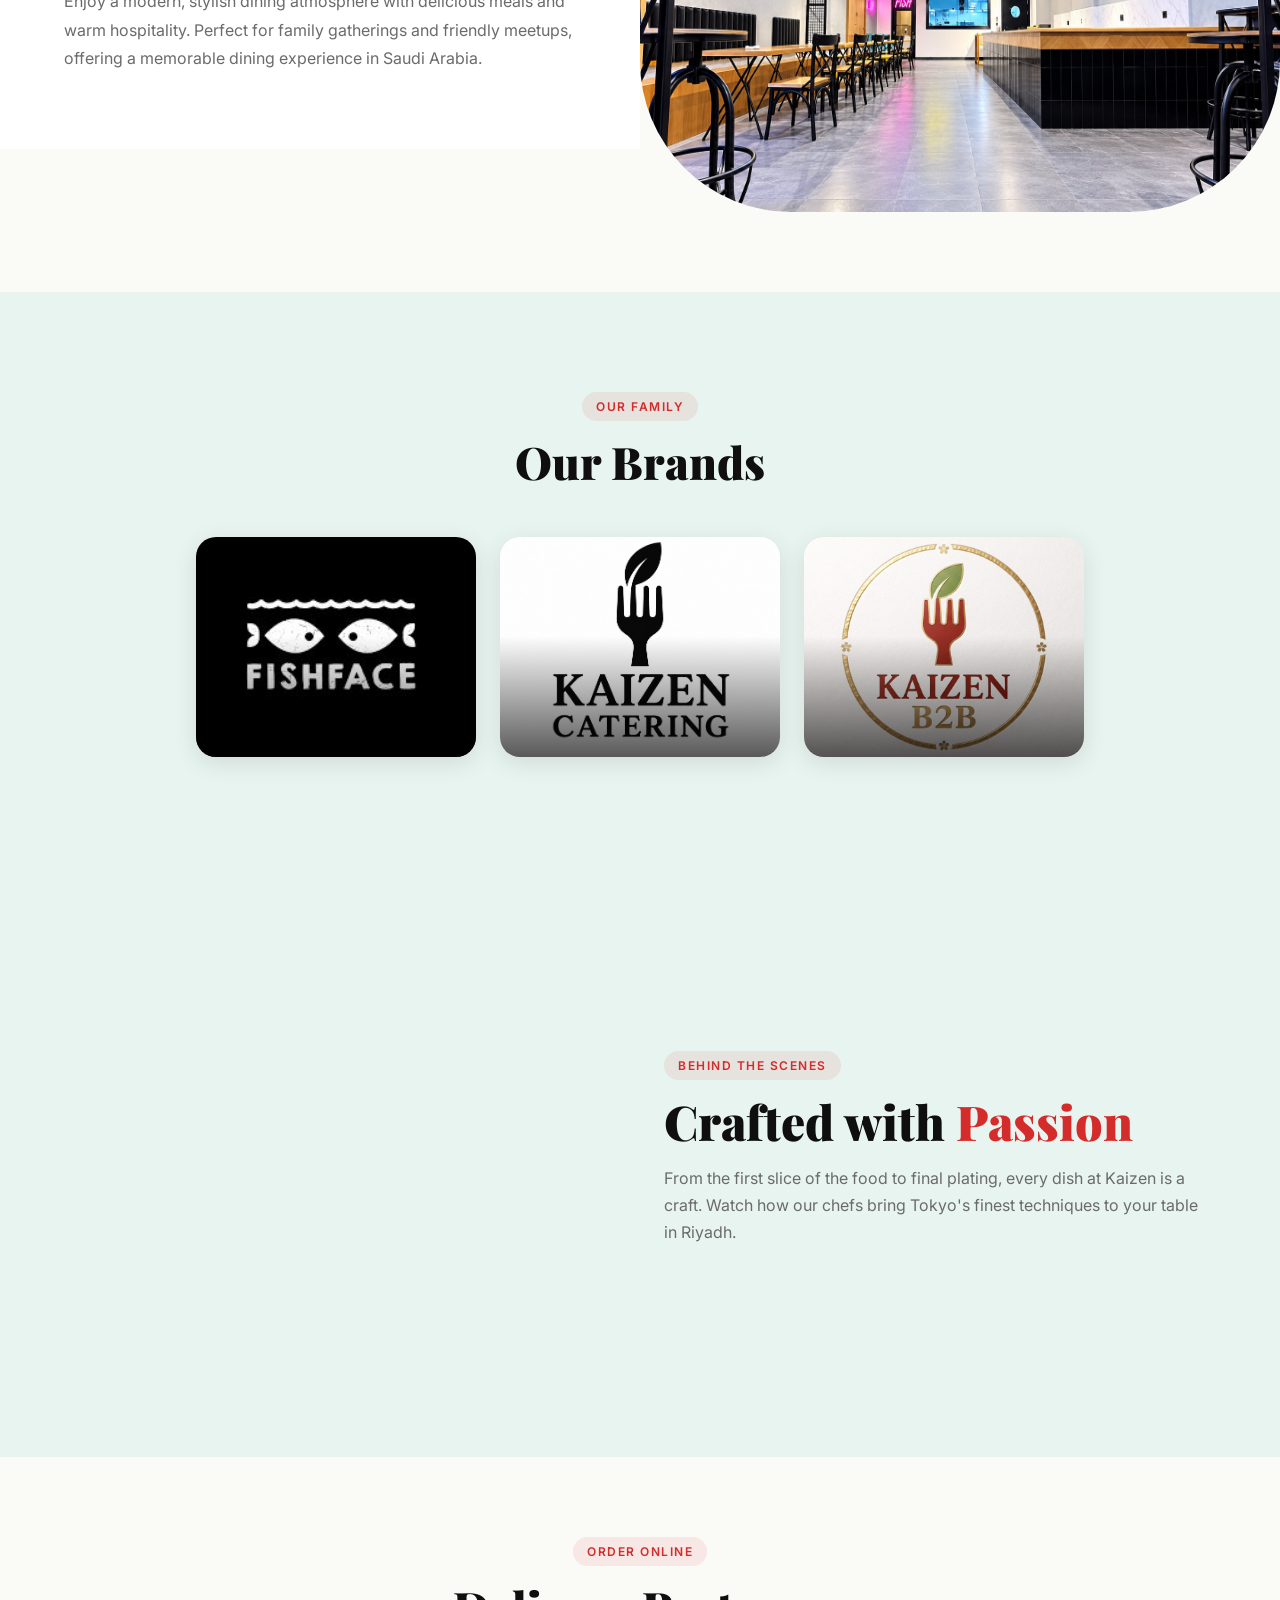
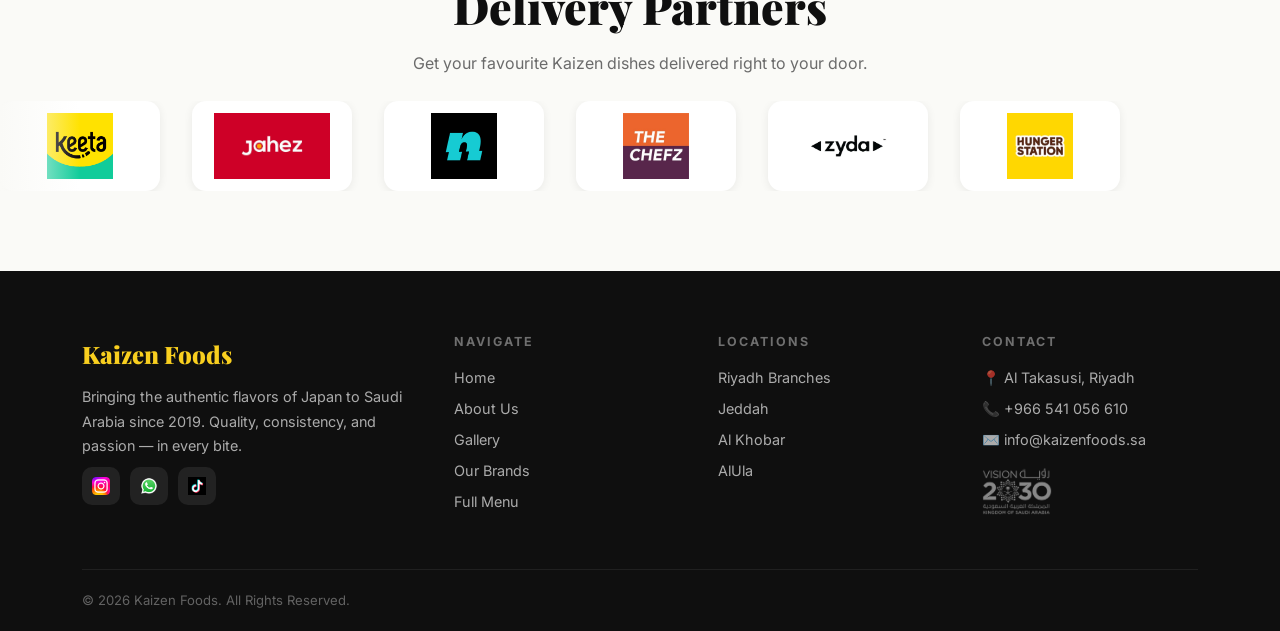
==== commit f6209d40: "navupdate" ====
--- a/index.html
+++ b/index.html
@@ -72,7 +72,11 @@
         <li class="nav-item"><a class="nav-link" href="#gallery">Gallery</a></li>
         <li class="nav-item"><a class="nav-link" href="#brand">Brands</a></li>
         <li class="nav-item"><a class="nav-link" href="#footer">Contact</a></li>
-        <li class="nav-item dropdown">
+        <li class="nav-item"><a class="nav-link" href="branch-location.html">Branches</a></li>
+        <li class="nav-item"><a class="nav-link" href="bio.html">Service &amp; Bio</a></li>
+        <li class="nav-item"><a class="nav-link" href="full-menu.html">Menu</a></li>
+
+        <!-- <li class="nav-item dropdown">
           <a class="nav-link dropdown-toggle" href="#" id="menuDropdown" role="button"
             data-bs-toggle="dropdown" aria-expanded="false">Menu🔻</a>
           <ul class="dropdown-menu" aria-labelledby="menuDropdown">
@@ -80,7 +84,7 @@
             <li><a class="dropdown-item" href="branch-location.html">📍 Locations</a></li>
             <li><a class="dropdown-item" href="bio.html">👥 Service &amp; Bio</a></li>
           </ul>
-        </li>
+        </li> -->
       </ul>
     </div>
   </div>
@@ -575,7 +579,7 @@
           <h4>Contact</h4>
           <p>📍 Al Takasusi, Riyadh</p>
           <p>📞 +966 541 056 610</p>
-          <p>✉️ info@fishface.sa</p>
+          <p>✉️ info@kaizenfoods.sa</p>
           <div class="footer-vision mt-3">
             <img src="Assets/Social Media logo/Vision-2030.png" alt="Vision 2030" height="48" />
           </div>
--- a/style.css
+++ b/style.css
@@ -5,7 +5,7 @@
   --ink:       #0f0f0f;
   --paper:     #fafaf7;
   --crimson:   #d42b2b;
-  --gold:      #e8a020;
+  --gold:      #F9CF1F;
   --teal:      #1a7f6e;
   --sky:       #e8f4f0;
   --muted:     #6b6b6b;
@@ -1311,7 +1311,7 @@
 }
 
 .card__side--front img.card-img {
-  width: 110px; height: 110px;
+  width: 200px; height: 200px;
   object-fit: cover;
   border-radius: 50%;
   border: 3px solid var(--gold);
@@ -1581,6 +1581,8 @@
   color: #fff;
   position: relative;
   overflow: hidden;
+  /* font-family: 'FF Taweel', sans-serif; */
+  font-family: 'Gotham', sans-serif;
 }
 
 .page-hero::before {
@@ -1591,7 +1593,8 @@
 }
 
 .page-hero h1 {
-  font-family: 'Playfair Display', serif;
+  /* font-family: 'Playfair Display', serif; */
+  font-family: 'Gotham', sans-serif;
   font-weight: 900;
   font-size: clamp(2.2rem, 5vw, 4rem);
   position: relative; z-index: 1;
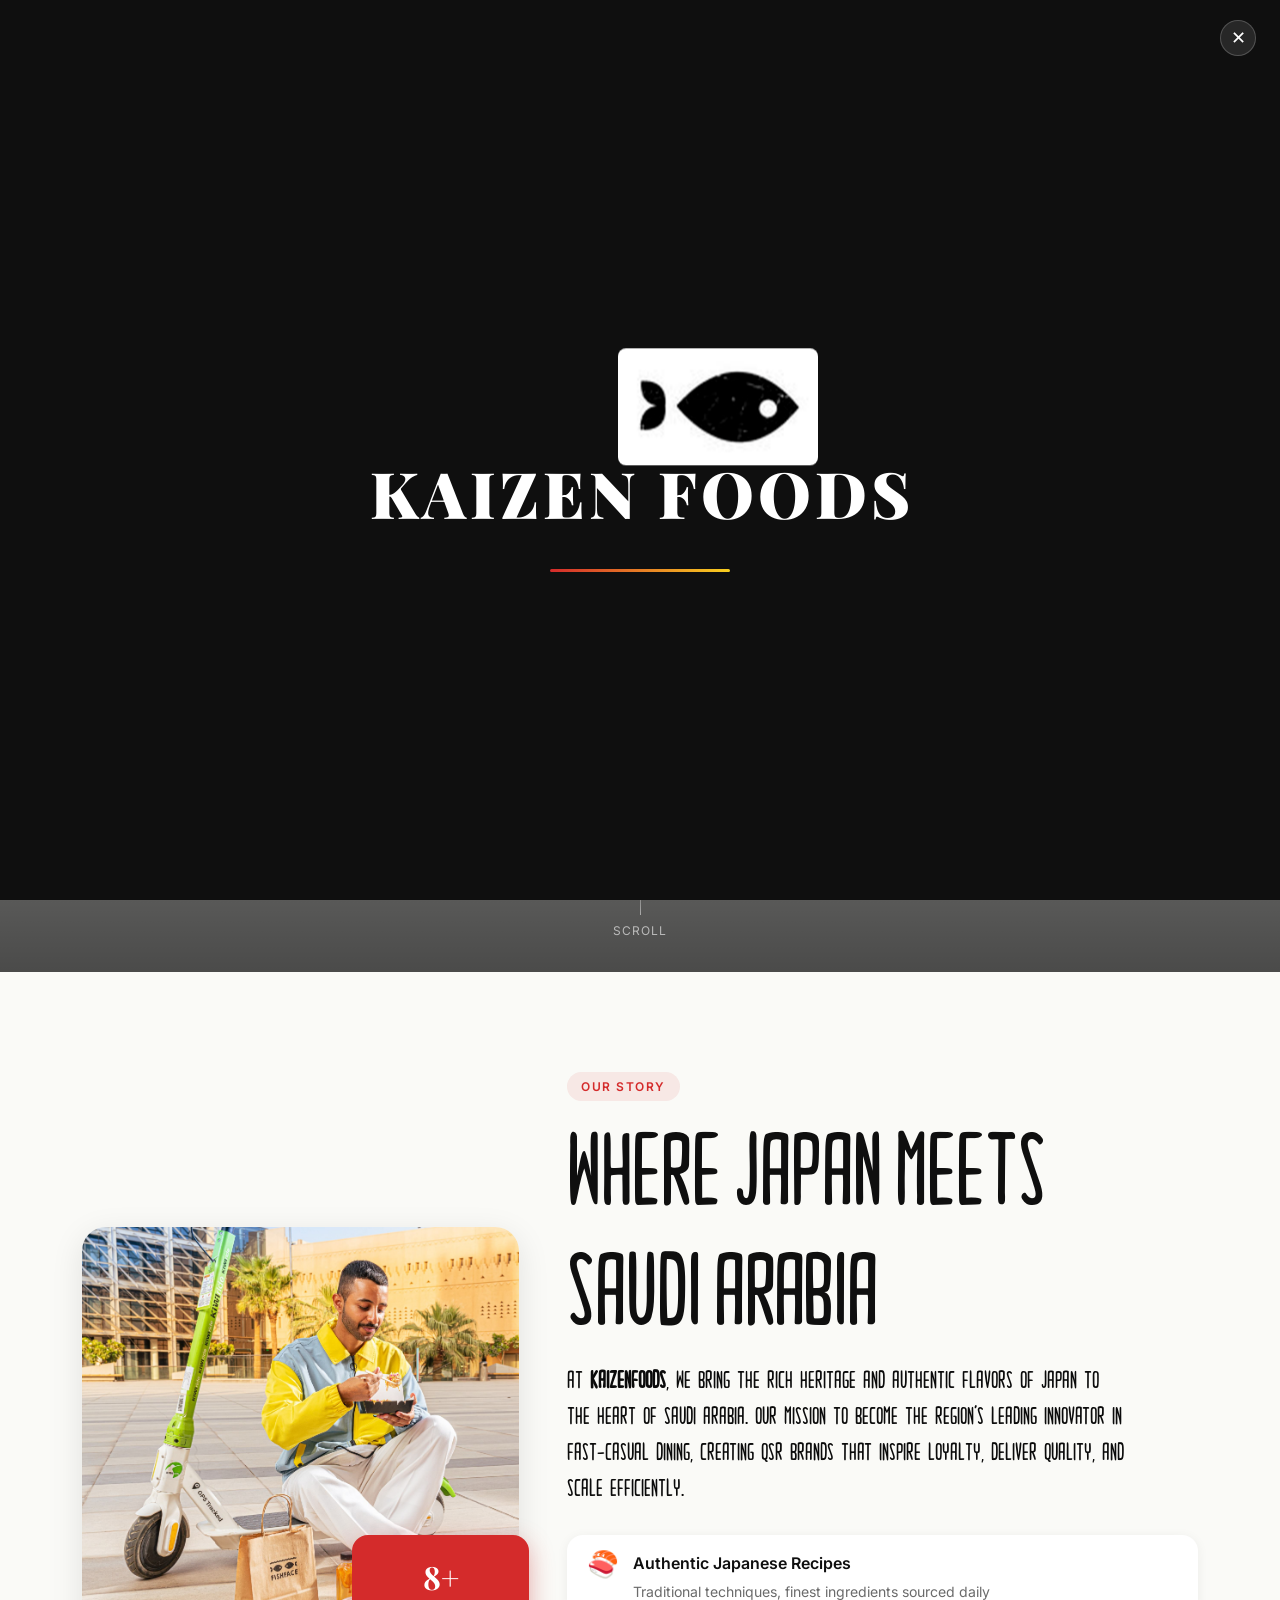
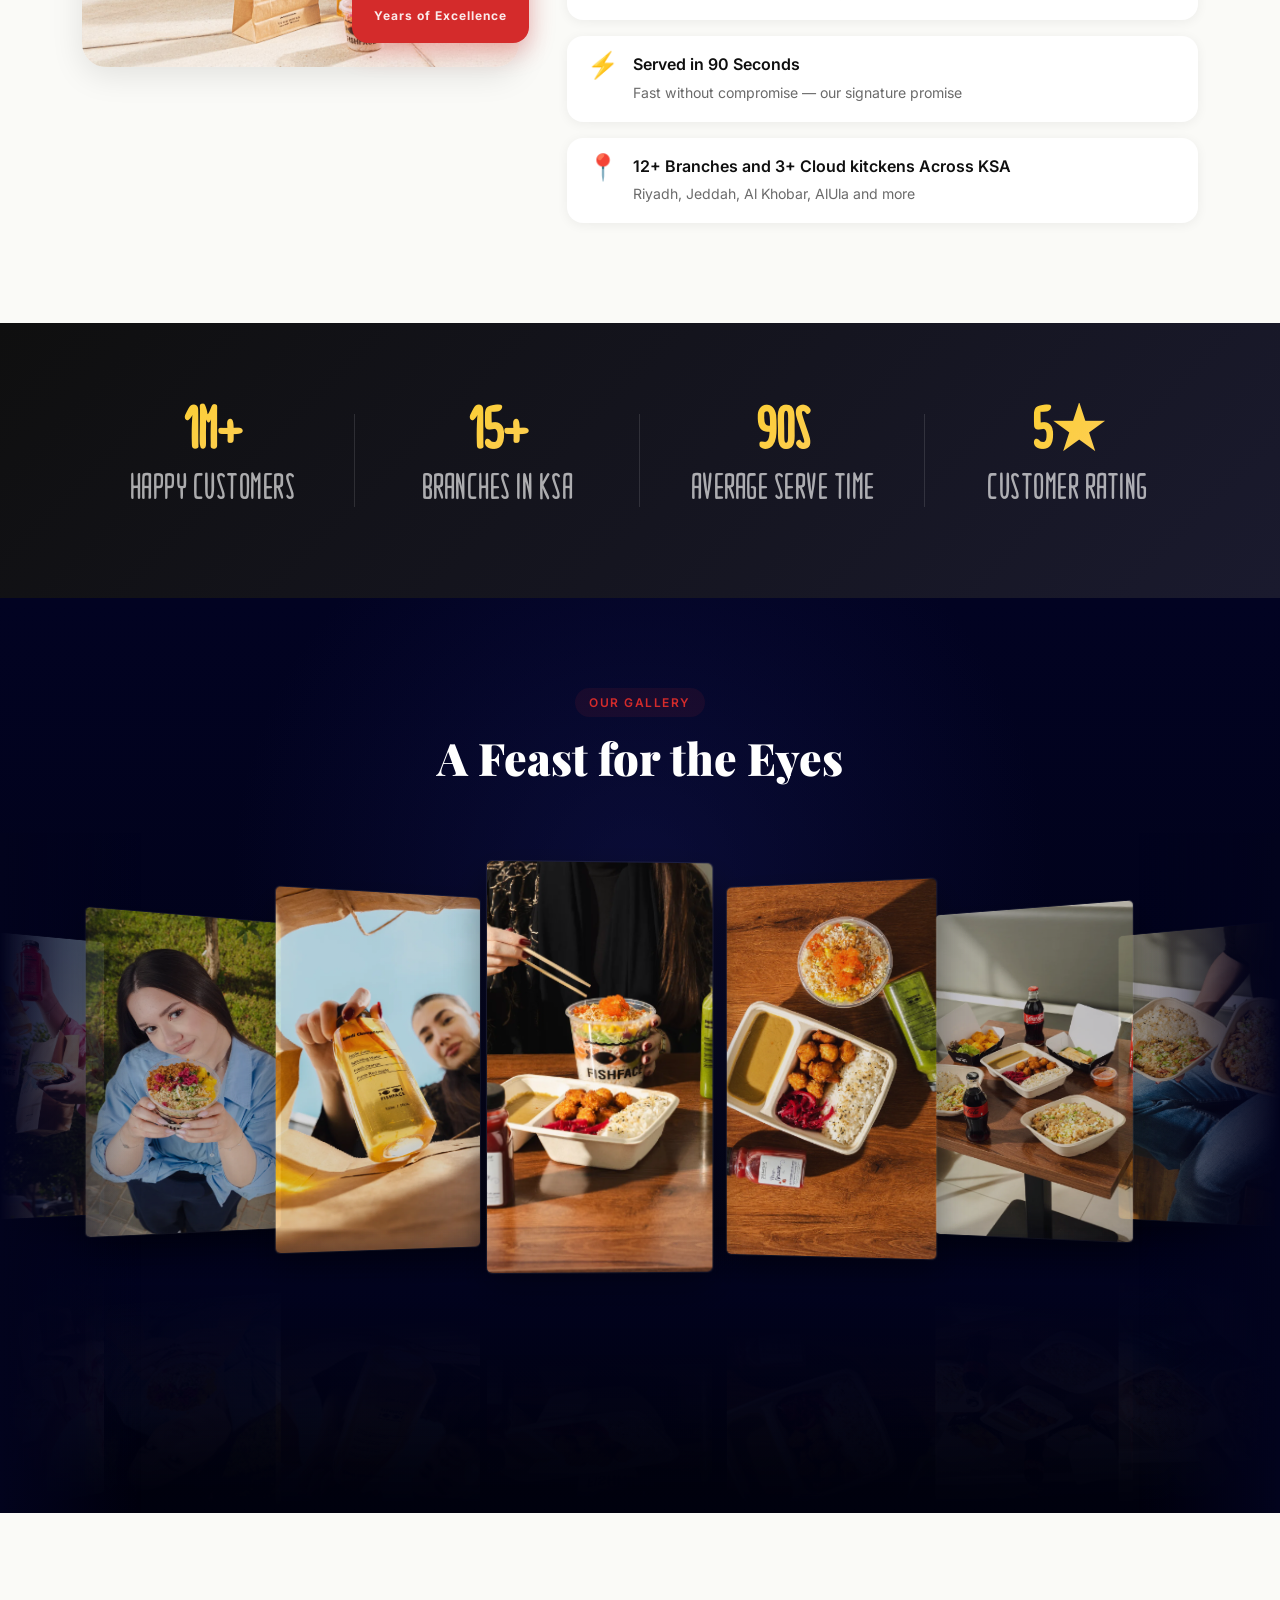
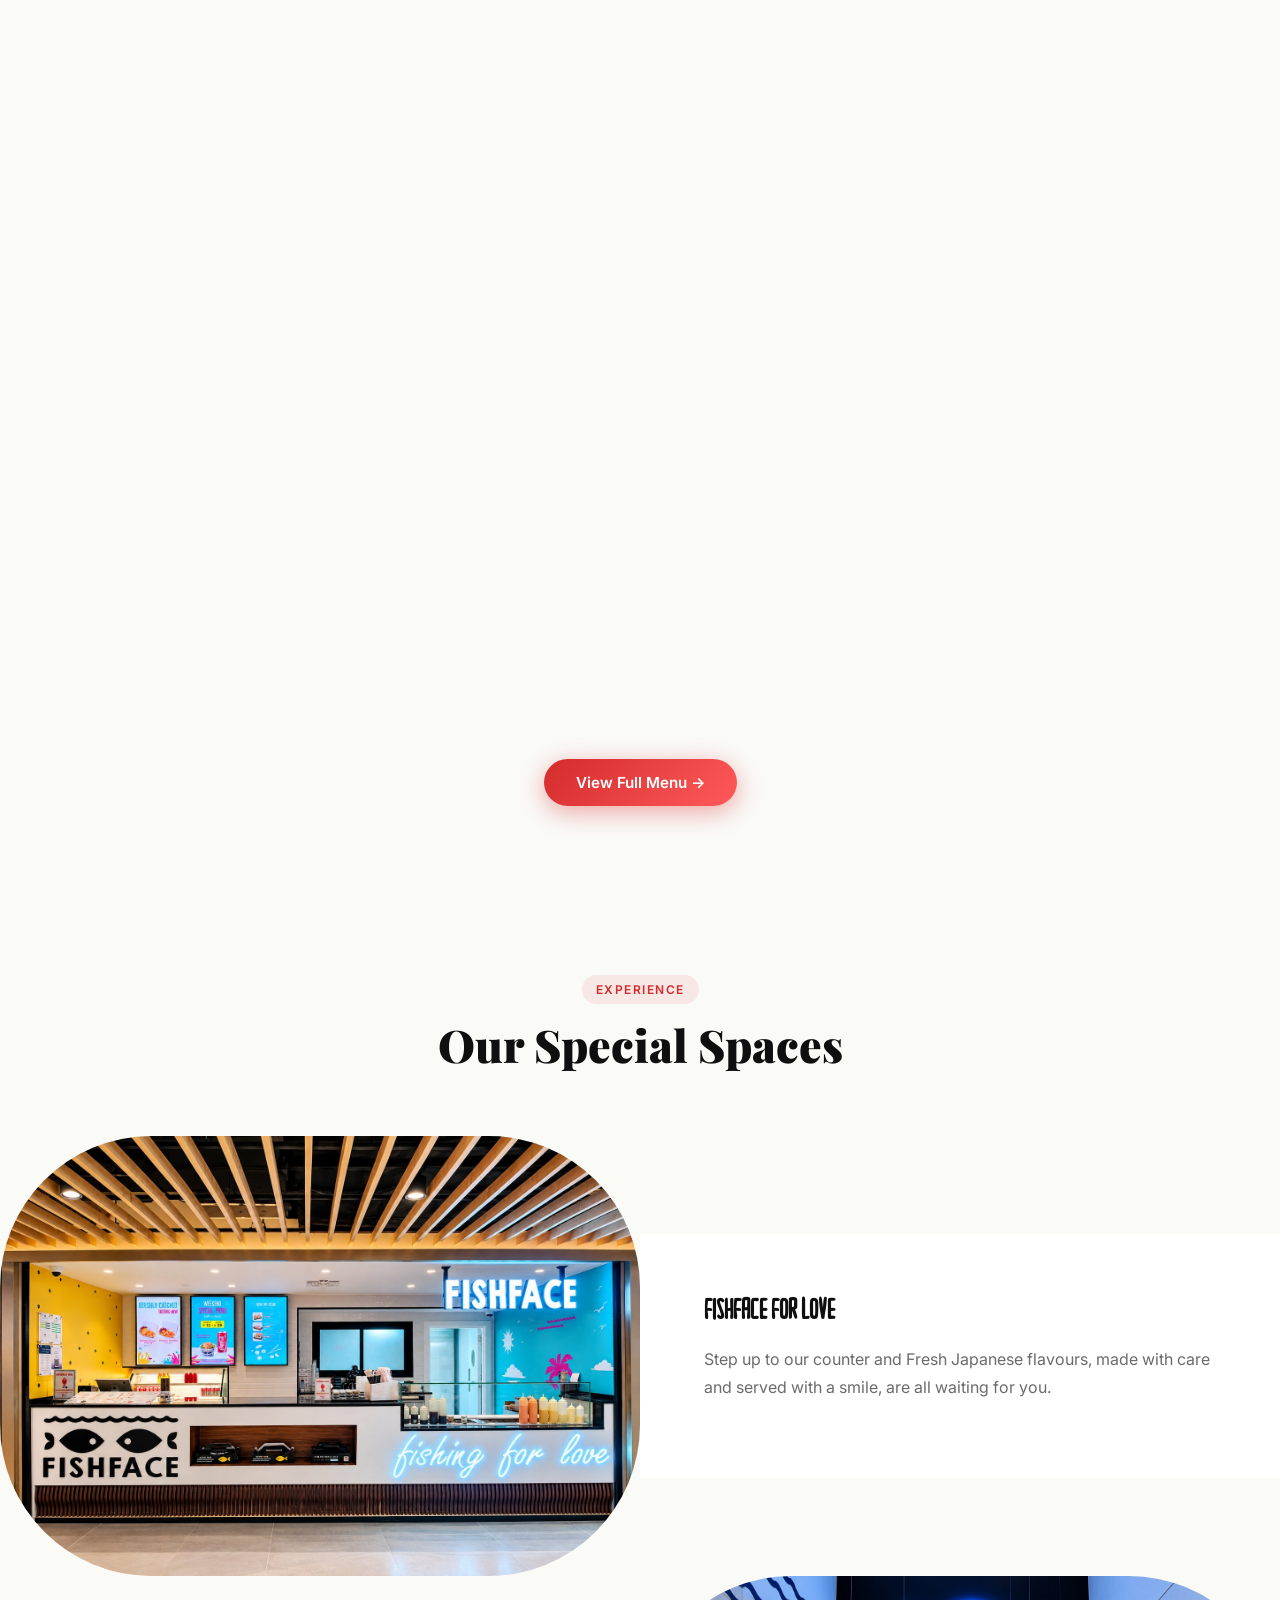
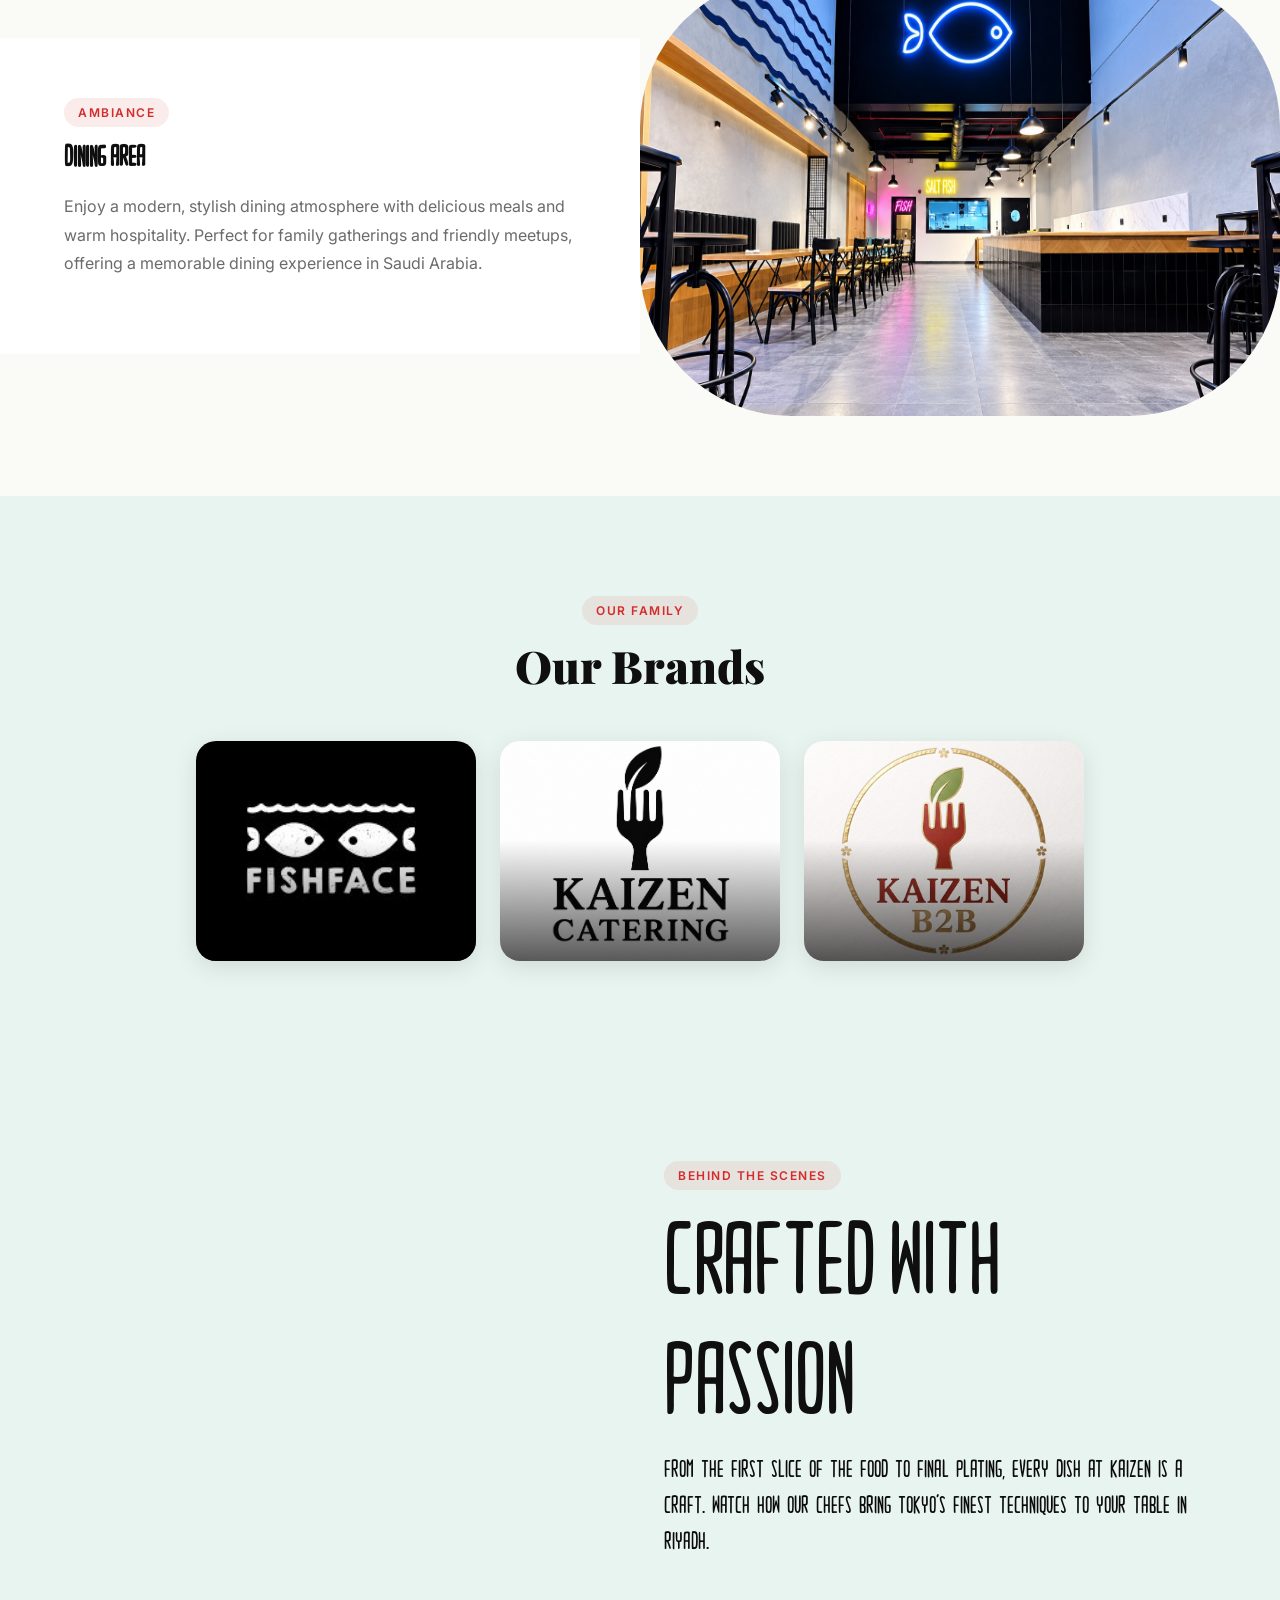
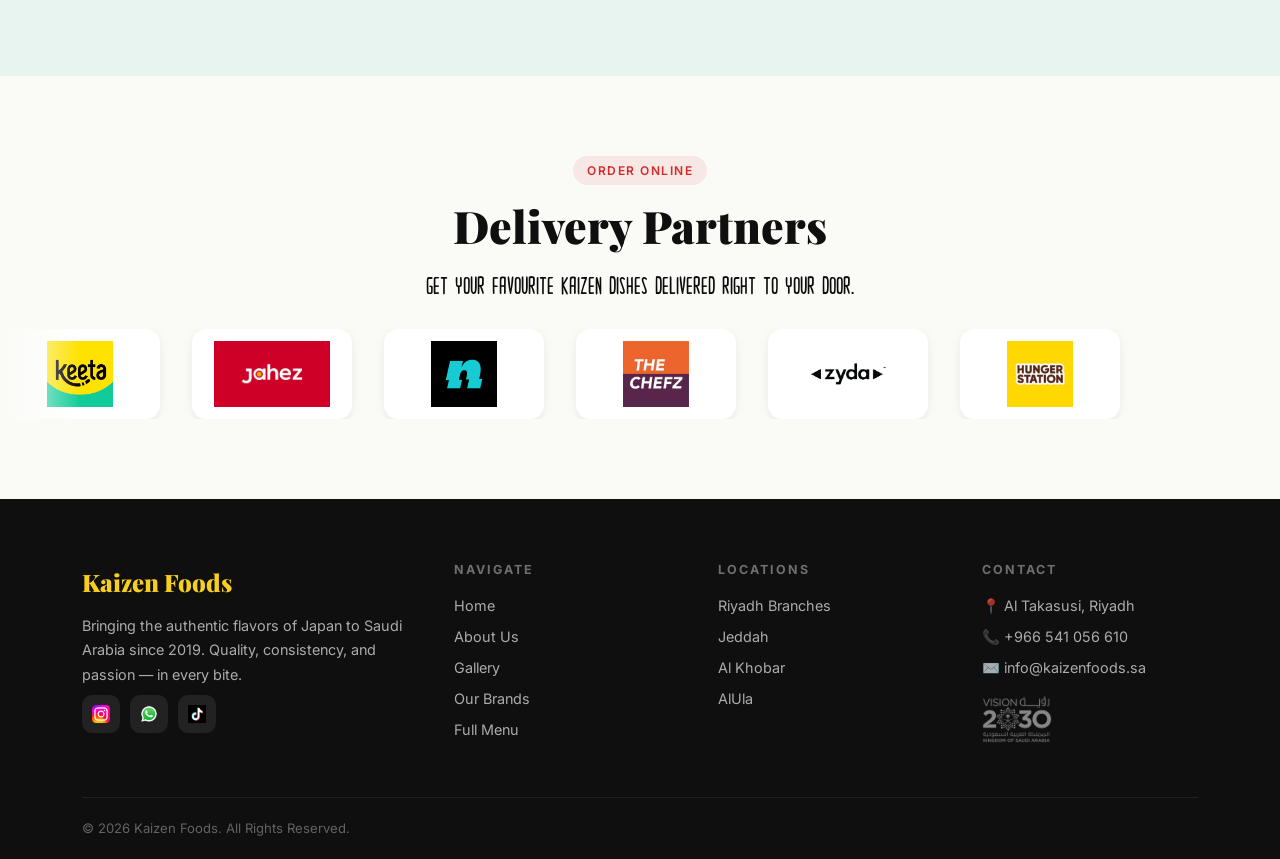
==== commit 4bd9b494: "font update" ====
--- a/index.html
+++ b/index.html
@@ -54,10 +54,11 @@
 <!-- ===== NAVBAR ===== -->
 <nav class="navbar navbar-expand-lg navbar-dark sticky-top" id="navbar">
   <div class="container">
-    <a class="navbar-brand d-flex align-items-center gap-2" href="#home">
-      <img src="Assets/logo/kaizen logo.jpg" alt="Kaizen Foods Logo" height="44" style="border-radius:8px;" />
-      Kaizen Foods
-    </a>
+    <a class="navbar-brand d-flex align-items-center gap-2 kaizen-font" href="#home">
+    <img src="Assets/logo/kaizen logo.jpg" alt="Kaizen Foods Logo" height="44"
+         style="border-radius:8px;" />
+    Kaizen Foods
+</a>
     <button class="navbar-toggler collapsed" type="button"
       data-bs-toggle="collapse" data-bs-target="#navbarNav"
       aria-controls="navbarNav" aria-expanded="false" aria-label="Toggle navigation">
@@ -67,14 +68,14 @@
     </button>
     <div class="collapse navbar-collapse justify-content-center" id="navbarNav">
       <ul class="navbar-nav">
-        <li class="nav-item"><a class="nav-link active" href="#home">Home</a></li>
-        <li class="nav-item"><a class="nav-link" href="#about">About</a></li>
-        <li class="nav-item"><a class="nav-link" href="#gallery">Gallery</a></li>
-        <li class="nav-item"><a class="nav-link" href="#brand">Brands</a></li>
-        <li class="nav-item"><a class="nav-link" href="#footer">Contact</a></li>
-        <li class="nav-item"><a class="nav-link" href="branch-location.html">Branches</a></li>
-        <li class="nav-item"><a class="nav-link" href="bio.html">Service &amp; Bio</a></li>
-        <li class="nav-item"><a class="nav-link" href="full-menu.html">Menu</a></li>
+        <li class="nav-item"><a class="nav-link active ff-taweel" href="#home">Home</a></li>
+        <li class="nav-item"><a class="nav-link ff-taweel" href="#about">About</a></li>
+        <li class="nav-item"><a class="nav-link ff-taweel" href="#gallery">Gallery</a></li>
+        <li class="nav-item"><a class="nav-link ff-taweel" href="#brand">Brands</a></li>
+        <li class="nav-item"><a class="nav-link ff-taweel" href="#footer">Contact</a></li>
+        <li class="nav-item"><a class="nav-link ff-taweel" href="branch-location.html">Branches</a></li>
+        <li class="nav-item"><a class="nav-link ff-taweel" href="bio.html">Service &amp; Bio</a></li>
+        <li class="nav-item"><a class="nav-link ff-taweel" href="full-menu.html">Menu</a></li>
 
         <!-- <li class="nav-item dropdown">
           <a class="nav-link dropdown-toggle" href="#" id="menuDropdown" role="button"
@@ -103,7 +104,9 @@
       <span>&nbsp;</span>
       <span>F</span><span>o</span><span>o</span><span>d</span><span>s</span>
     </h1>
-    <p class="hero-sub">Bringing the rich heritage and authentic flavors of Japan to the heart of Saudi Arabia — crafted with passion, served with precision.</p>
+    <p class="hero-sub">Bringing the rich heritage and authentic <br> 
+       flavors of Japan to the heart of Saudi Arabia — crafted with passion,
+       <br>  served with precision.</p>
     <div class="hero-ctas">
       <a href="full-menu.html" class="btn-primary-custom">View Our Menu</a>
       <a href="branch-location.html" class="btn-outline-custom">Find a Branch</a>
--- a/style.css
+++ b/style.css
@@ -282,7 +282,7 @@
   backdrop-filter: blur(4px);
 }
 
-.wave-text {
+/* .wave-text {
   display: flex;
   justify-content: center;
   flex-wrap: wrap;
@@ -298,7 +298,7 @@
 .wave-text span {
   display: inline-block;
   animation: waveUp 2s ease-in-out 2;
-}
+} */
 
 @keyframes waveUp {
   0%,100% { transform: translateY(0); }
@@ -320,13 +320,11 @@
 .wave-text span:nth-child(13) { animation-delay: 0.84s; }
 
 .hero-sub {
-  font-size: clamp(1rem, 2vw, 1.2rem);
-  color: rgba(255,255,255,0.80);
-  max-width: 520px;
-  margin: 0 auto 36px;
-  font-weight: 300;
-}
-
+    font-family: 'FF Taweel', sans-serif !important;
+    font-size: 36px;
+    font-weight: normal;
+    line-height: 1.6;
+}
 .hero-ctas {
   display: flex;
   gap: 14px;
@@ -415,23 +413,24 @@
 }
 
 .section-heading {
-  font-family: 'Playfair Display', serif;
-  font-weight: 900;
-  font-size: clamp(1.9rem, 4vw, 3rem);
-  color: var(--ink);
-  line-height: 1.15;
-  margin-bottom: 16px;
+    font-family: 'FF Taweel', sans-serif !important;
+    font-weight: normal;
+    font-size:100px;
 }
 
 .section-heading span {
-  color: var(--crimson);
+    font-family: 'FF Taweel', sans-serif !important;
 }
 
 .section-sub {
-  color: var(--muted);
-  font-size: 1.0rem;
-  max-width: 560px;
-  line-height: 1.7;
+    font-family: 'FF Taweel', sans-serif !important;
+    font-weight: normal;
+    color: #0b0b0b;
+    font-size: 24px;
+    max-width: 560px;
+    line-height: 1.5;
+    word-spacing: 4px;
+    opacity: 1;
 }
 
 /* ===== SLIDE ANIMATION ===== */
@@ -549,7 +548,7 @@
 }
 
 .stat-num {
-  font-family: 'Playfair Display', serif;
+  font-family: 'FF Taweel', sans-serif !important;
   font-size: clamp(2.4rem, 5vw, 3.6rem);
   font-weight: 900;
   background: linear-gradient(135deg, var(--gold), #ffcd6b);
@@ -560,10 +559,11 @@
 }
 
 .stat-label {
+   font-family: 'FF Taweel', sans-serif !important;
   color: rgba(255,255,255,0.65);
-  font-size: 0.85rem;
+  font-size: 36px;
   letter-spacing: 0.5px;
-  margin-top: 6px;
+  /* margin-top: 2px; */
 }
 
 /* ===== GALLERY ===== */
@@ -2170,3 +2170,39 @@
     grid-template-columns: 1fr;
   }
 }
+/* ==========================font============================== */
+@font-face {
+    font-family: 'FF Taweel';
+    src: url('Assets/font/FF-Taweel-Regular.otf') format('opentype');
+    font-weight: normal;
+    font-style: normal;
+}
+
+.ff-taweel {
+    font-family: 'FF Taweel', sans-serif !important;
+    font-size: 24px !important;
+}
+
+.kaizen-font {
+    font-family: 'FF Taweel', sans-serif !important;
+    font-size: 36px !important;
+}
+
+.wave-text {
+    display: flex;
+    justify-content: center;
+    flex-wrap: wrap;
+    gap: 0;
+    font-family: 'FF Taweel', sans-serif !important;
+    font-weight: normal;
+    font-size: clamp(3.5rem, 10vw, 9rem);
+    color: #fff;
+    line-height: 1;
+    margin-bottom: 20px;
+}
+
+.wave-text span {
+    display: inline-block;
+    font-family: 'FF Taweel', sans-serif !important;
+    animation: waveUp 2s ease-in-out 2;
+}
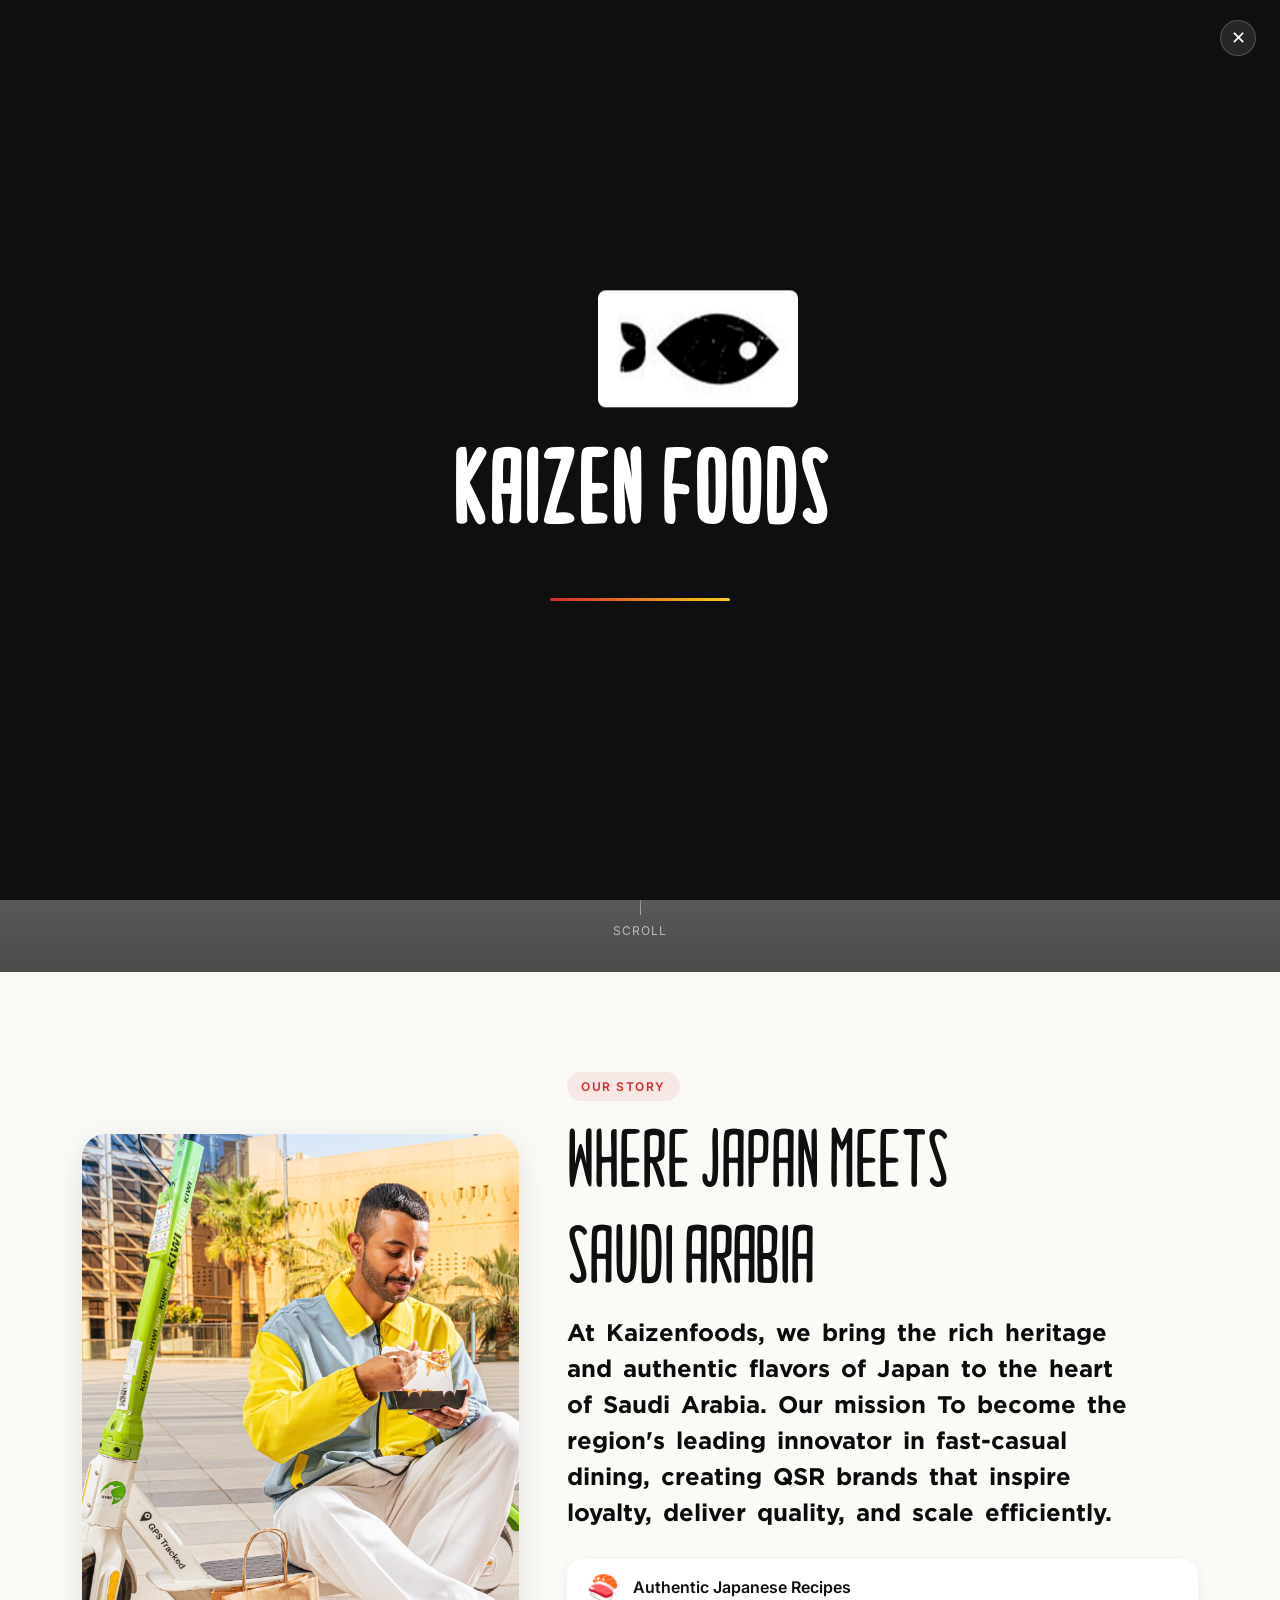
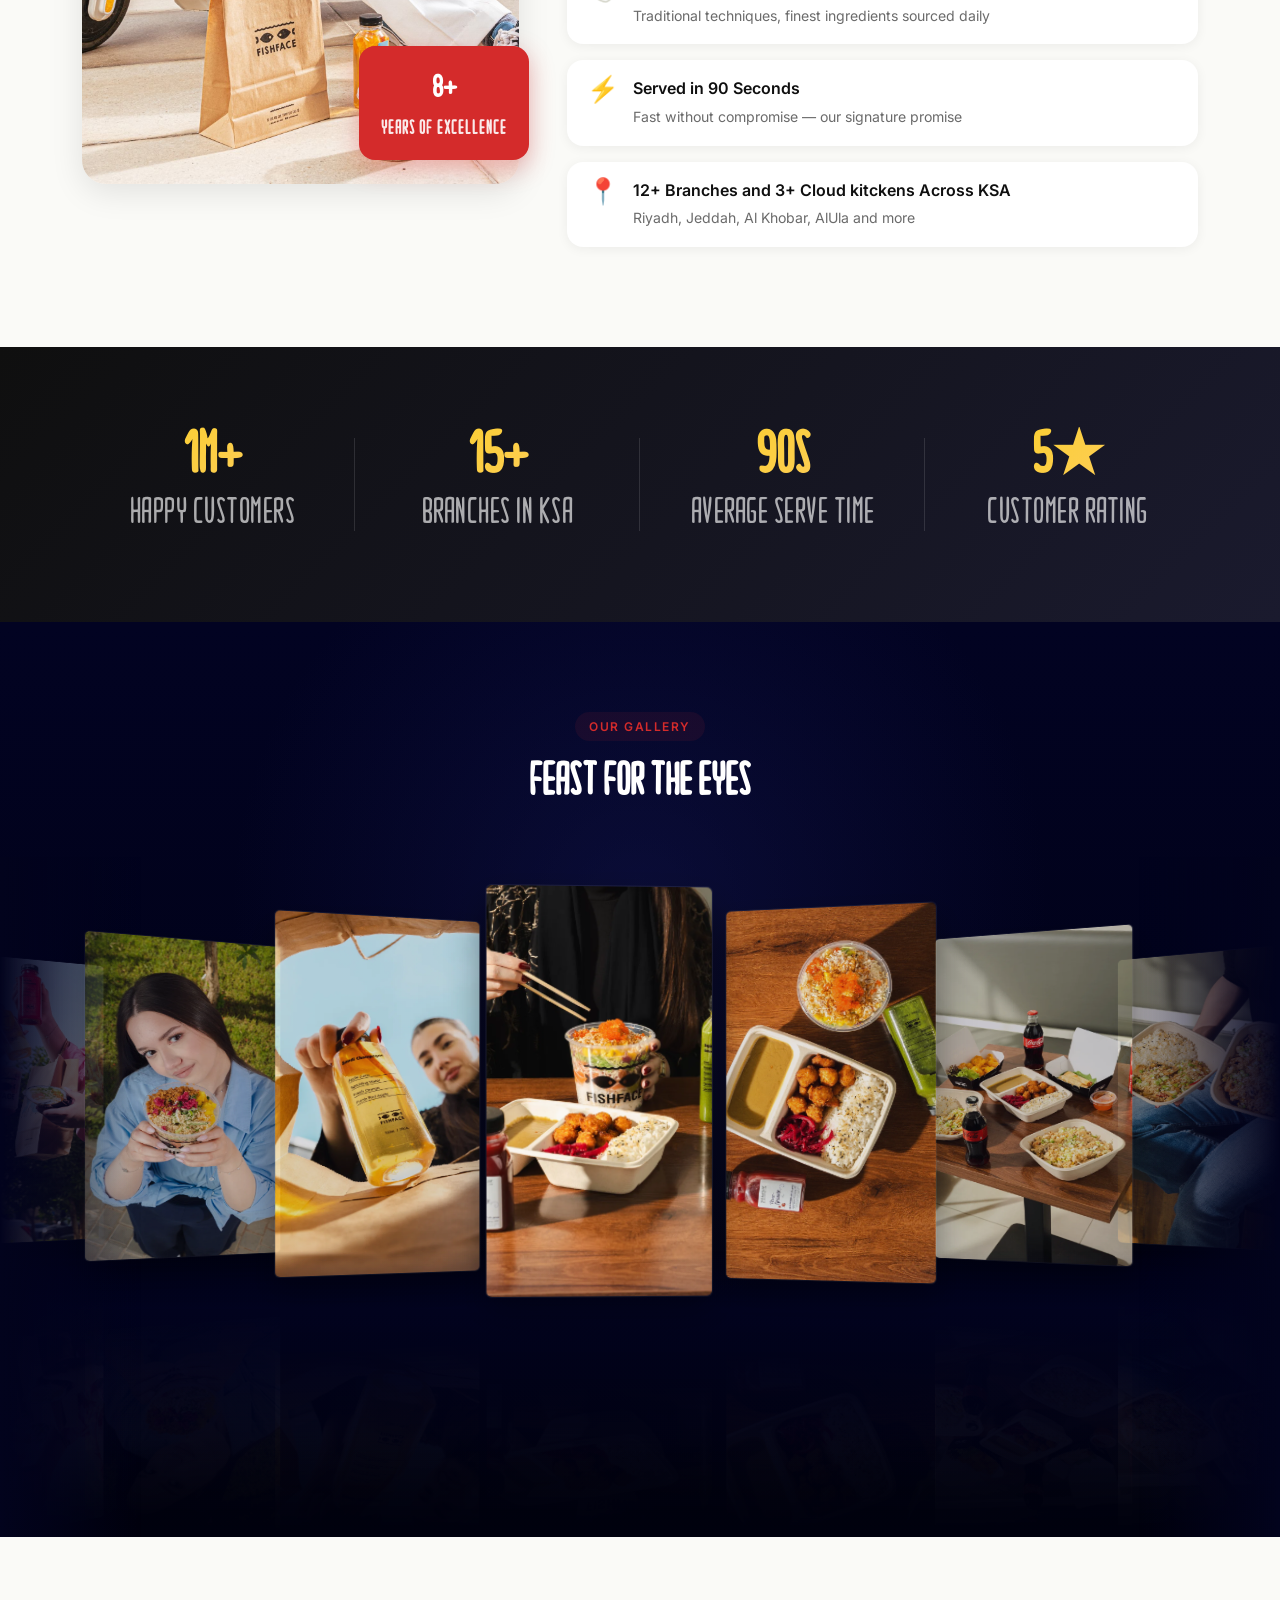
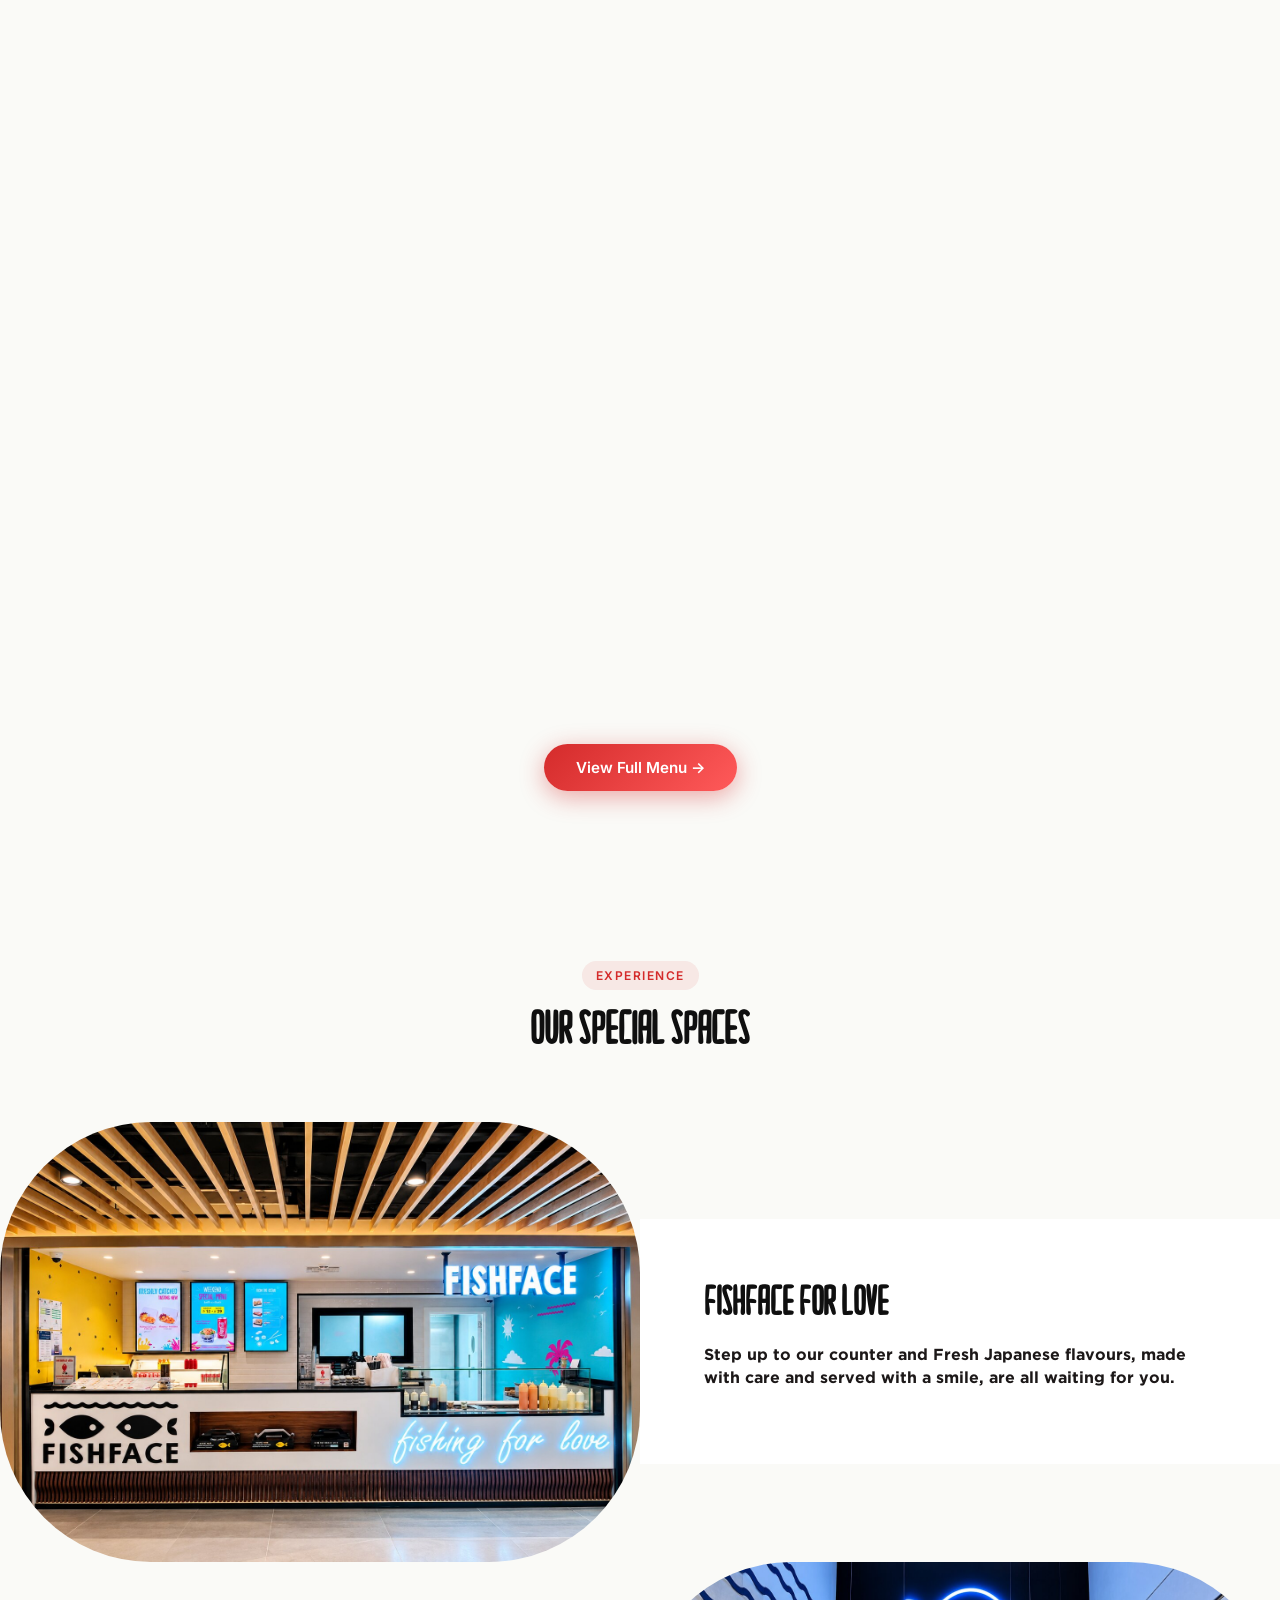
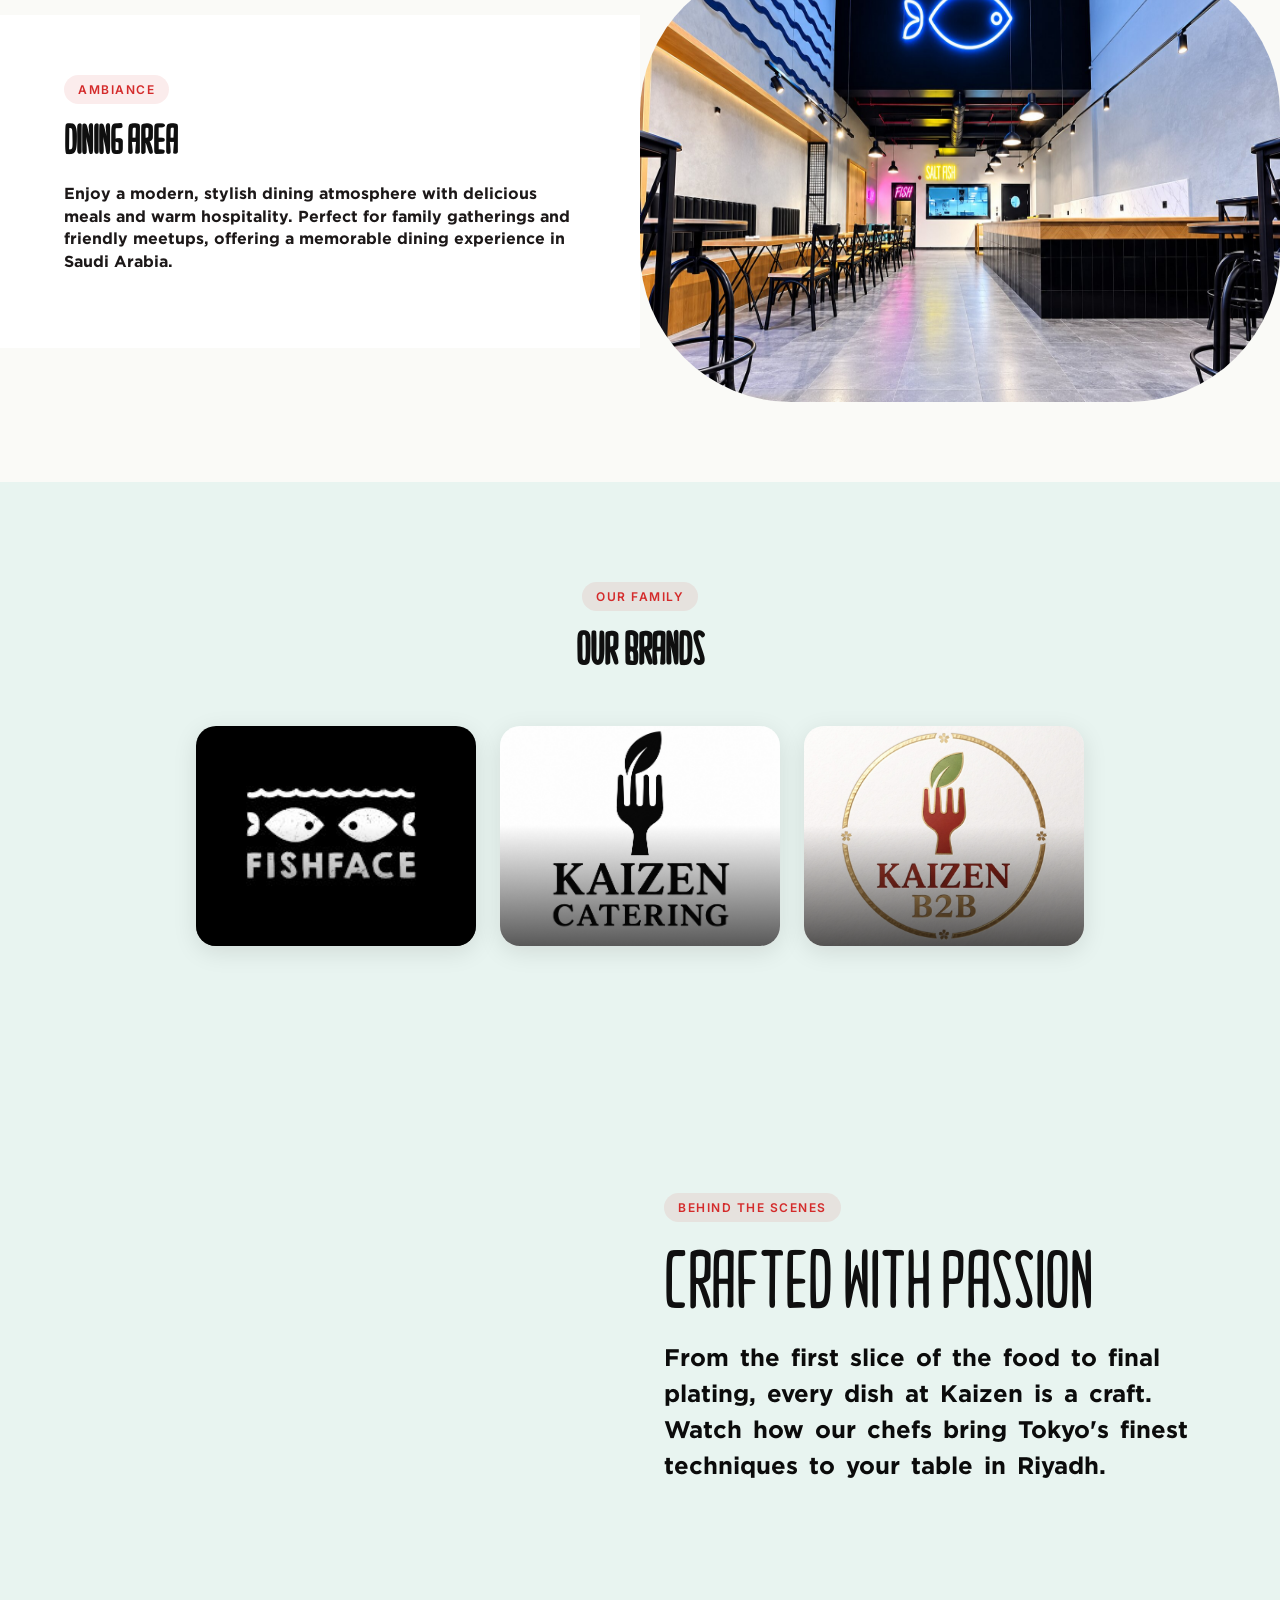
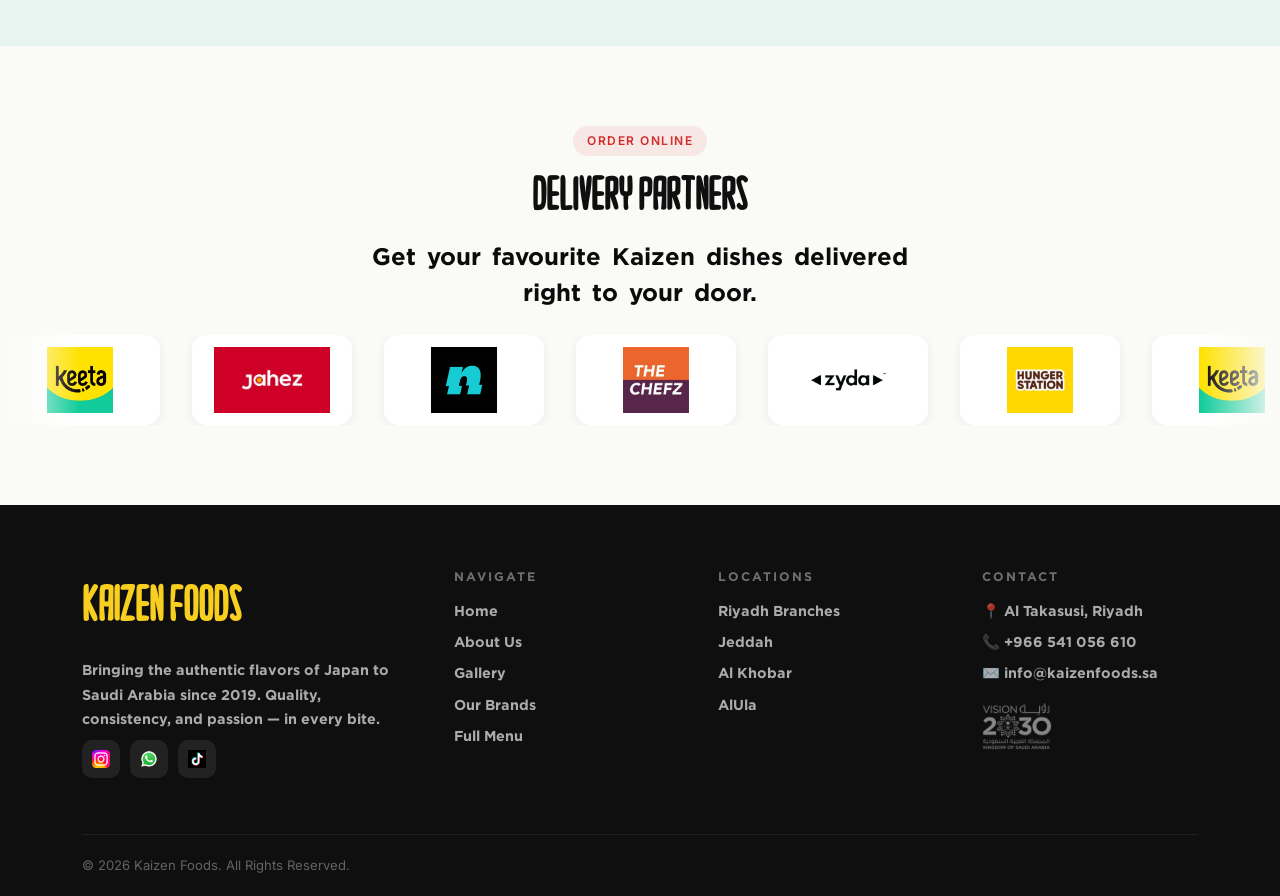
==== commit d43d5898: "Delivery update" ====
--- a/index.html
+++ b/index.html
@@ -201,7 +201,7 @@
       <span class="chip slide-top">Our Gallery</span>
 
       <h2 class="brand-title slide-top delay">
-        A Feast for the Eyes
+        Feast for the Eyes
       </h2>
     </div>
 
@@ -521,27 +521,37 @@
 </section>
 
 <!-- ===== DELIVERY PARTNERS ===== -->
+
 <section id="delivery">
   <div class="container text-center mb-4">
     <span class="chip slide-top">Order Online</span>
     <h2 class="brand-title slide-top delay">Delivery Partners</h2>
     <p class="section-sub mx-auto mt-3 slide-top delay-2">Get your favourite Kaizen dishes delivered right to your door.</p>
   </div>
+
   <div class="delivery-track-wrap">
     <div class="delivery-track">
+
+      <!-- Original images -->
       <div class="delivery-item"><img src="Assets/Riyadh/Delivery partner/keeta.webp" alt="Keeta" /></div>
       <div class="delivery-item"><img src="Assets/Riyadh/Delivery partner/Jahez.jpg" alt="Jahez" /></div>
       <div class="delivery-item"><img src="Assets/Riyadh/Delivery partner/ninja.png" alt="Ninja" /></div>
       <div class="delivery-item"><img src="Assets/Riyadh/Delivery partner/the Chefz.jpeg" alt="The Chefz" /></div>
       <div class="delivery-item"><img src="Assets/Riyadh/Delivery partner/Zyda.webp" alt="Zyda" /></div>
-      <!-- Duplicate for seamless loop -->
-      <div class="delivery-item"><img src="Assets/Riyadh/Delivery partner/Hunger station" alt="Keeta" /></div>
-      <!-- <div class="delivery-item"><img src="Assets/Riyadh/Delivery partner/noon.jpg" alt="Jahez" /></div>
-      <div class="delivery-item"><img src="Assets/Riyadh/Delivery partner/To You.png" alt="The Chefz" /></div> -->
-      <!-- <div class="delivery-item"><img src="Assets/Riyadh/Delivery partner/keeta.webp" alt="Ninja" /></div> -->
-    </div>
-  </div>
-</section>
+      <div class="delivery-item"><img src="Assets/Riyadh/Delivery partner/Hunger station" alt="Hunger Station" /></div>
+
+      <!-- Duplicate images for seamless scrolling -->
+      <div class="delivery-item"><img src="Assets/Riyadh/Delivery partner/keeta.webp" alt="Keeta" /></div>
+      <div class="delivery-item"><img src="Assets/Riyadh/Delivery partner/Jahez.jpg" alt="Jahez" /></div>
+      <div class="delivery-item"><img src="Assets/Riyadh/Delivery partner/ninja.png" alt="Ninja" /></div>
+      <div class="delivery-item"><img src="Assets/Riyadh/Delivery partner/the Chefz.jpeg" alt="The Chefz" /></div>
+      <div class="delivery-item"><img src="Assets/Riyadh/Delivery partner/Zyda.webp" alt="Zyda" /></div>
+      <div class="delivery-item"><img src="Assets/Riyadh/Delivery partner/Hunger station" alt="Hunger Station" /></div>
+
+    </div>
+  </div>
+</section>
+
 
 <!-- ===== FOOTER ===== -->
 <section id="footer">
--- a/style.css
+++ b/style.css
@@ -55,6 +55,7 @@
 }
 
 .loader-text {
+
   display: flex;
   gap: 4px;
 }
@@ -62,8 +63,9 @@
 .loader-text span {
   display: inline-block;
   color: #fff;
-  font-family: 'Playfair Display', serif;
-  font-size: clamp(28px, 5vw, 64px);
+  font-family: 'FF Taweel', sans-serif !important;
+  font-family: '', serif;
+  font-size: 100px;
   font-weight: 900;
   animation: letterBounce 1.2s ease-in-out infinite;
 }
@@ -415,7 +417,7 @@
 .section-heading {
     font-family: 'FF Taweel', sans-serif !important;
     font-weight: normal;
-    font-size:100px;
+    font-size:80px;
 }
 
 .section-heading span {
@@ -423,7 +425,7 @@
 }
 
 .section-sub {
-    font-family: 'FF Taweel', sans-serif !important;
+    font-family: 'gotham font', sans-serif !important;
     font-weight: normal;
     color: #0b0b0b;
     font-size: 24px;
@@ -464,7 +466,7 @@
   max-width: 480px;
   border-radius: 24px;
   object-fit: cover;
-  height: 440px;
+  height: 650px;
   box-shadow: var(--shadow);
   display: block;
   margin: 0 auto;
@@ -483,8 +485,8 @@
   box-shadow: 0 8px 24px rgba(212,43,43,0.35);
 }
 
-.about-badge .big { font-size: 2rem; font-family: 'Playfair Display', serif; display: block; }
-.about-badge .sm  { font-size: 0.75rem; letter-spacing: 1px; opacity: 0.9; }
+.about-badge .big { font-size: 2rem; font-family: 'FF Taweel', serif; display: block; }
+.about-badge .sm  { font-size: 1.2rem; font-family: 'FF Taweel', serif; letter-spacing: 1px; opacity: 0.9; }
 
 .about-features {
   display: flex;
@@ -989,15 +991,17 @@
 }
 
 .menu-title {
-  font-family: 'Playfair Display', serif;
-  font-size: 1.2rem;
+  font-family: 'FF Taweel', sans-serif !important;
+  font-size: 1.9rem;
   font-weight: 700;
   color: var(--ink);
   margin-bottom: 6px;
+  word-spacing: 4px;
 }
 
 .menu-desc {
-  font-size: 0.88rem;
+  font-family: 'gotham font', sans-serif !important;
+  font-size: 0.66rem;
   color: var(--muted);
   line-height: 1.6;
   margin-bottom: 14px;
@@ -1010,15 +1014,17 @@
 }
 
 .menu-price {
-  font-family: 'Playfair Display', serif;
-  font-size: 1.3rem;
+  font-family: 'FF Taweel';
+  font-size: 1.6rem;
   font-weight: 700;
+  word-spacing: 4px;
   color: var(--crimson);
 }
 .menu-calorie {
-   font-family: 'FF Taweel';
-  font-size: 1.1rem;
-  font-weight: 600;
+  font-family: 'FF Taweel';
+  font-size: 1.6rem;
+  font-weight: 700;
+  word-spacing: 4px;
   color: rgb(148, 2, 136);
 }
 
@@ -1116,16 +1122,18 @@
 }
 
 .split-content h3 {
-  font-family: 'Playfair Display', serif;
-  font-size: 1.8rem;
+  font-family: 'FF Taweel', sans-serif !important;
+  font-size: 2.5rem;
   font-weight: 900;
   margin-bottom: 16px;
 }
 
 .split-content p {
+  font-family: 'gotham font', sans-serif !important;
   color: var(--muted);
-  line-height: 1.8;
+  line-height: 1.4;
   font-size: 1rem;
+  color: #1c1818;
 }
 
 @media (max-width: 768px) {
@@ -1188,6 +1196,11 @@
   object-fit: contain;
 }
 
+@keyframes scrollDelivery {
+  from { transform: translateX(0); }
+  to   { transform: translateX(-50%); }
+}
+
 /* ===== VIDEO SECTION ===== */
 #video {
   padding: 100px 0;
@@ -1241,14 +1254,15 @@
 }
 
 .colorful-menu .menu-info h3 {
-  font-family: 'Playfair Display', serif;
-  font-size: 1.15rem;
+  font-family: 'FF Taweel', sans-serif !important;;
+  font-size: 2rem;
   font-weight: 700;
   color: var(--ink);
   margin-bottom: 6px;
 }
 
 .colorful-menu .menu-info p {
+  font-family: 'gotham font', serif;
   font-size: 0.88rem;
   color: var(--muted);
   margin-bottom: 14px;
@@ -1319,14 +1333,14 @@
 }
 
 .card__side--front h3 {
-  font-family: 'Playfair Display', serif;
-  font-size: 1.2rem;
+  font-family: 'FF Taweel', sans-serif !important;
+  font-size: 2rem;
   font-weight: 700;
   color: var(--ink);
   margin-bottom: 4px;
 }
 
-.card__side--front p { font-size: 0.9rem; color: var(--muted); }
+.card__side--front p { font-size: 0.9rem; font-family: 'gotham font', sans-serif !important; color: var(--muted); }
 
 .card__side--back {
   transform: rotateY(180deg);
@@ -1336,6 +1350,7 @@
 
 .card__details ul { list-style: none; padding: 0; }
 .card__details li {
+  font-family: 'gotham font', sans-serif !important;
   padding: 8px 0;
   font-size: 0.92rem;
   border-bottom: 1px solid rgba(255,255,255,0.1);
@@ -1379,14 +1394,14 @@
 .service-icon { font-size: 2.4rem; margin-bottom: 16px; }
 
 .service-card h3 {
-  font-family: 'Playfair Display', serif;
-  font-size: 1.15rem;
+  font-family: 'FF Taweel', sans-serif !important;
+  font-size: 2rem;
   font-weight: 700;
   margin-bottom: 10px;
   color: var(--ink);
 }
 
-.service-card p { font-size: 0.9rem; color: var(--muted); line-height: 1.7; }
+.service-card p { font-size: 0.9rem; font-family: 'gotham font', sans-serif !important; color: var(--muted); line-height: 1.7; }
 
 /* ===== FOOTER ===== */
 .footer {
@@ -1411,8 +1426,8 @@
 }
 
 .footer-brand-name {
-  font-family: 'Playfair Display', serif;
-  font-size: 1.5rem;
+  font-family: 'FF Taweel', serif;
+  font-size: 3rem;
   font-weight: 900;
   color: var(--gold);
   margin-bottom: 12px;
@@ -1420,6 +1435,7 @@
 }
 
 .footer-brand-desc {
+  font-family: 'gotham font', serif;
   font-size: 0.88rem;
   line-height: 1.7;
   color: rgba(255,255,255,0.55);
@@ -1427,6 +1443,7 @@
 }
 
 .footer-col h4 {
+  font-family: 'gotham font', serif;
   font-size: 0.78rem;
   font-weight: 700;
   letter-spacing: 2px;
@@ -1436,6 +1453,7 @@
 }
 
 .footer-col p, .footer-col a {
+   font-family: 'gotham font', serif;
   font-size: 0.9rem;
   color: rgba(255,255,255,0.65);
   text-decoration: none;
@@ -1534,20 +1552,20 @@
 
 /* ===== SECTION TITLE UTILITY ===== */
 .brand-title {
-  font-family: 'Playfair Display', serif;
+  font-family: 'FF Taweel', sans-serif !important;
   font-weight: 900;
   font-size: clamp(1.8rem, 4vw, 2.8rem);
   color: var(--ink);
 }
 
 .section-title {
-  font-family: 'Playfair Display', serif;
+  font-family: 'FF Taweel', serif;
   font-weight: 900;
   font-size: clamp(1.8rem, 4vw, 2.8rem);
   color: var(--ink);
   text-align: center;
   position: relative;
-  padding-bottom: 16px;
+  padding-bottom: 10px;
 }
 
 .section-title::after {
@@ -1582,29 +1600,31 @@
   position: relative;
   overflow: hidden;
   /* font-family: 'FF Taweel', sans-serif; */
-  font-family: 'Gotham', sans-serif;
-}
-
-.page-hero::before {
+  /* font-family: 'FF Taweel', sans-serif, !important; */
+}
+
+/* .page-hero::before {
   content: '';
   position: absolute;
   inset: 0;
   background: radial-gradient(ellipse at 60% 40%, rgba(212,43,43,0.15) 0%, transparent 65%);
-}
+} */
 
 .page-hero h1 {
-  /* font-family: 'Playfair Display', serif; */
-  font-family: 'Gotham', sans-serif;
+  font-family: 'FF Taweel', sans-serif !important;
   font-weight: 900;
   font-size: clamp(2.2rem, 5vw, 4rem);
-  position: relative; z-index: 1;
+  position: relative;
+  z-index: 1;
 }
 
 .page-hero p {
+   font-family: 'gotham font', sans-serif !important;
   color: rgba(255,255,255,0.65);
   font-size: 1.05rem;
   margin-top: 10px;
-  position: relative; z-index: 1;
+  position: relative;
+  z-index: 1;
 }
 
 /* ===== RESPONSIVE MISC ===== */
@@ -1769,7 +1789,8 @@
 }
 .allergens
 {
-  font-size: .50 rem;
+  font-family: 'gotham font', sans-serif !important;
+  font-size: 10px;
   opacity: 40%;   
 }
 
@@ -1807,8 +1828,9 @@
 }
 
 .catering-heading span {
+    font-family: 'FF Taweel', sans-serif !important;
     display: block;
-    font-size: 12px;
+    font-size: 20px;
     font-weight: 700;
     letter-spacing: 4px;
     margin-bottom: 8px;
@@ -1816,7 +1838,8 @@
 }
 
 .catering-heading h2 {
-    font-size: 44px;
+    font-family: 'FF Taweel', sans-serif !important;
+    font-size: 60px;
     margin: 0;
 }
 
@@ -1961,13 +1984,15 @@
 }
 
 .catering-content h3 {
-    font-size: 37px;
+    font-family: 'FF Taweel', sans-serif !important;
+    font-size: 60px;
     font-weight: 700;
 
     margin: 0 0 12px;
 }
 
 .catering-content h4 {
+    font-family: 'gotham font', sans-serif !important;
     font-size: 18px;
     font-weight: 600;
 
@@ -1988,7 +2013,7 @@
 
 .catering-list li {
     position: relative;
-
+    font-family: 'gotham font', sans-serif !important;
     padding: 13px 0 13px 34px;
 
     font-size: 15px;
@@ -1999,7 +2024,7 @@
 
 .catering-list li::before {
     content: "✓";
-
+    font-family: 'gotham font', sans-serif !important;
     position: absolute;
 
     left: 0;
@@ -2177,6 +2202,13 @@
     font-weight: normal;
     font-style: normal;
 }
+@font-face {
+    font-family: 'gotham font';
+    src: url('Assets/font/Gotham-Bold.otf') format('opentype');
+    font-weight: normal;
+    font-style: normal;
+}
+
 
 .ff-taweel {
     font-family: 'FF Taweel', sans-serif !important;
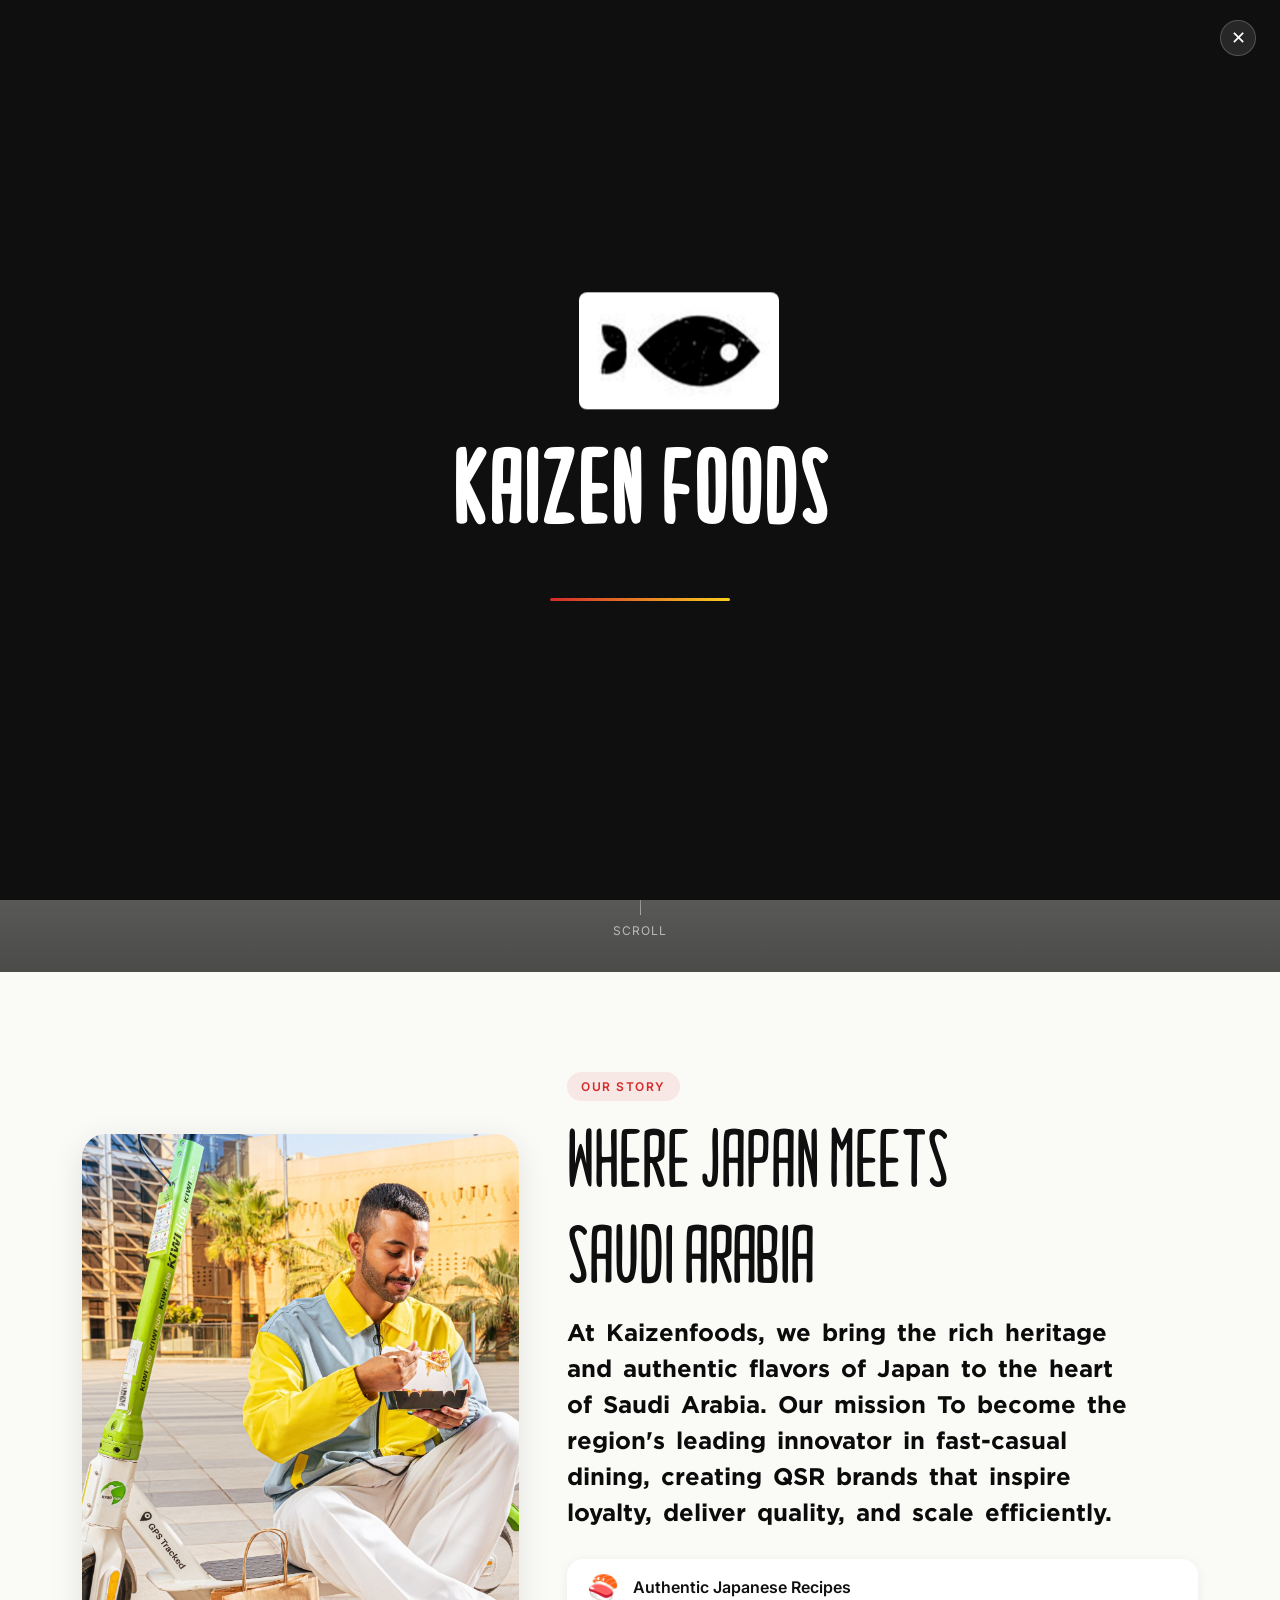
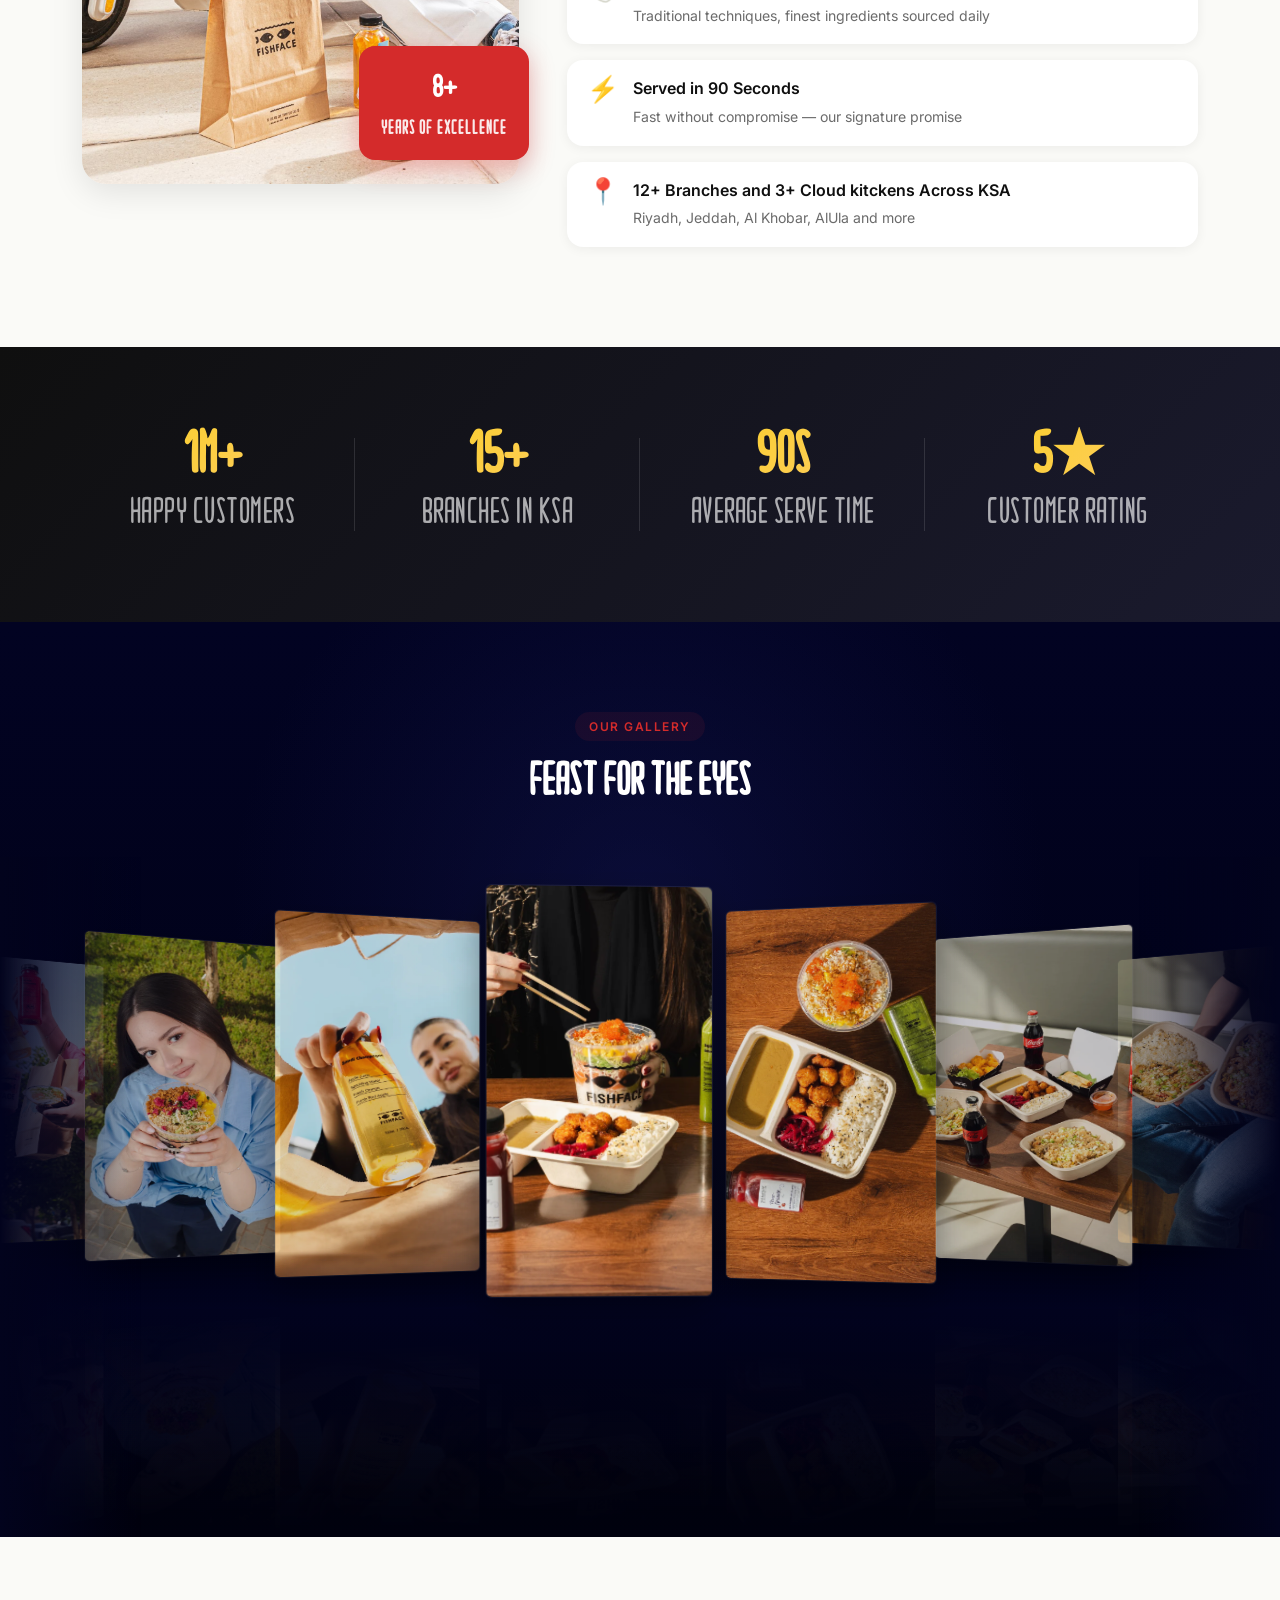
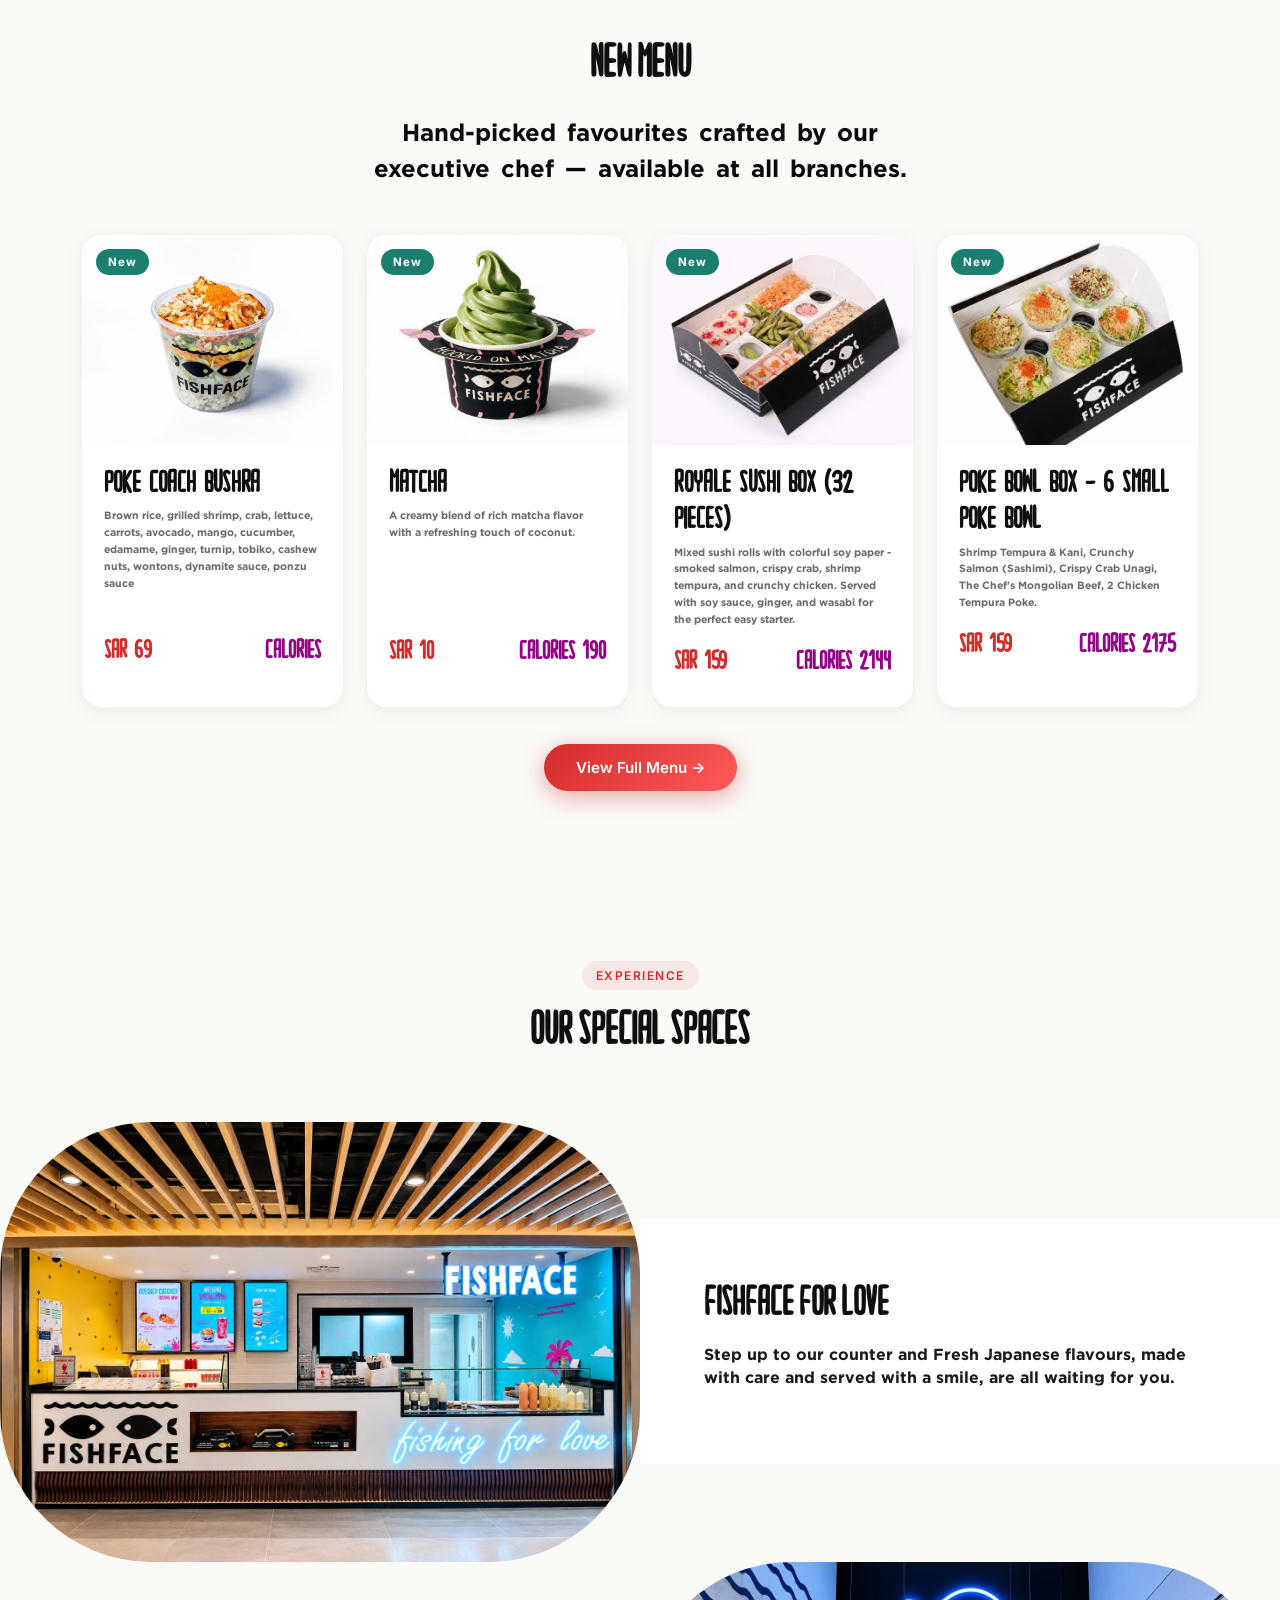
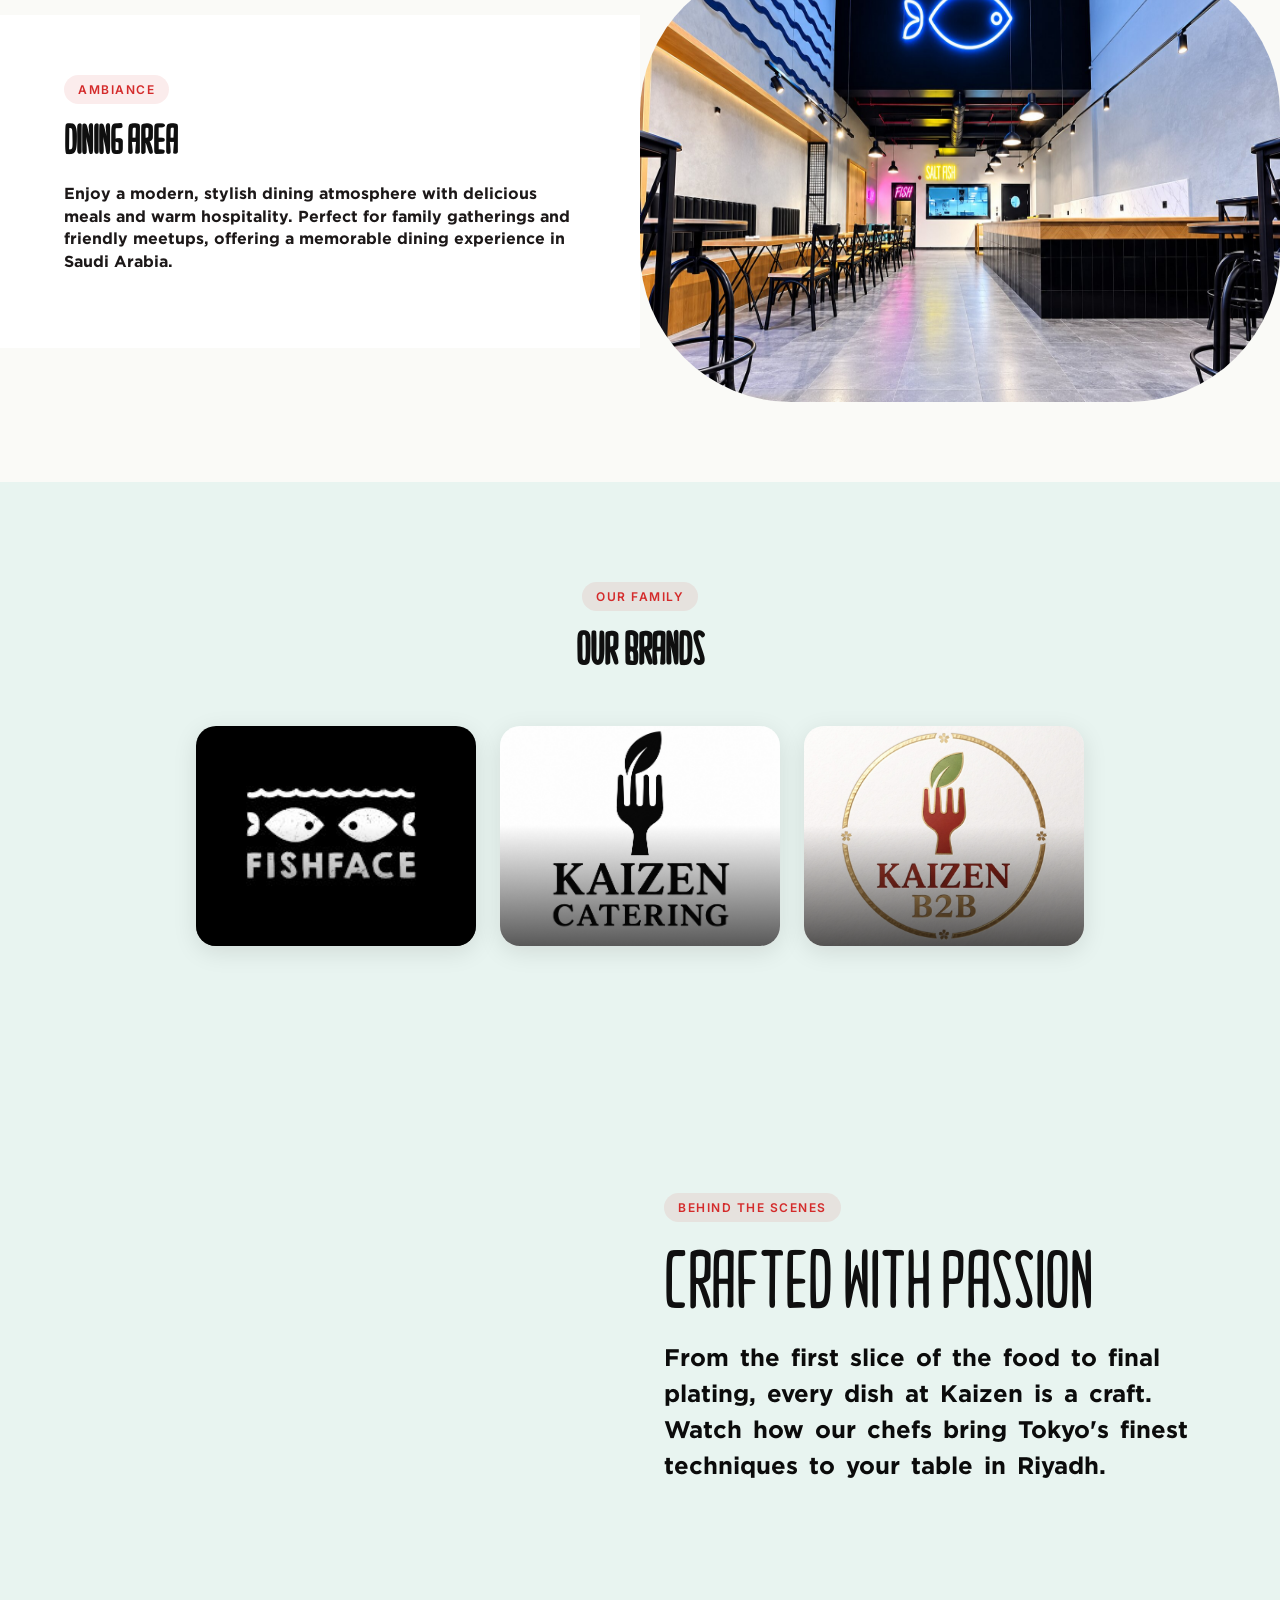
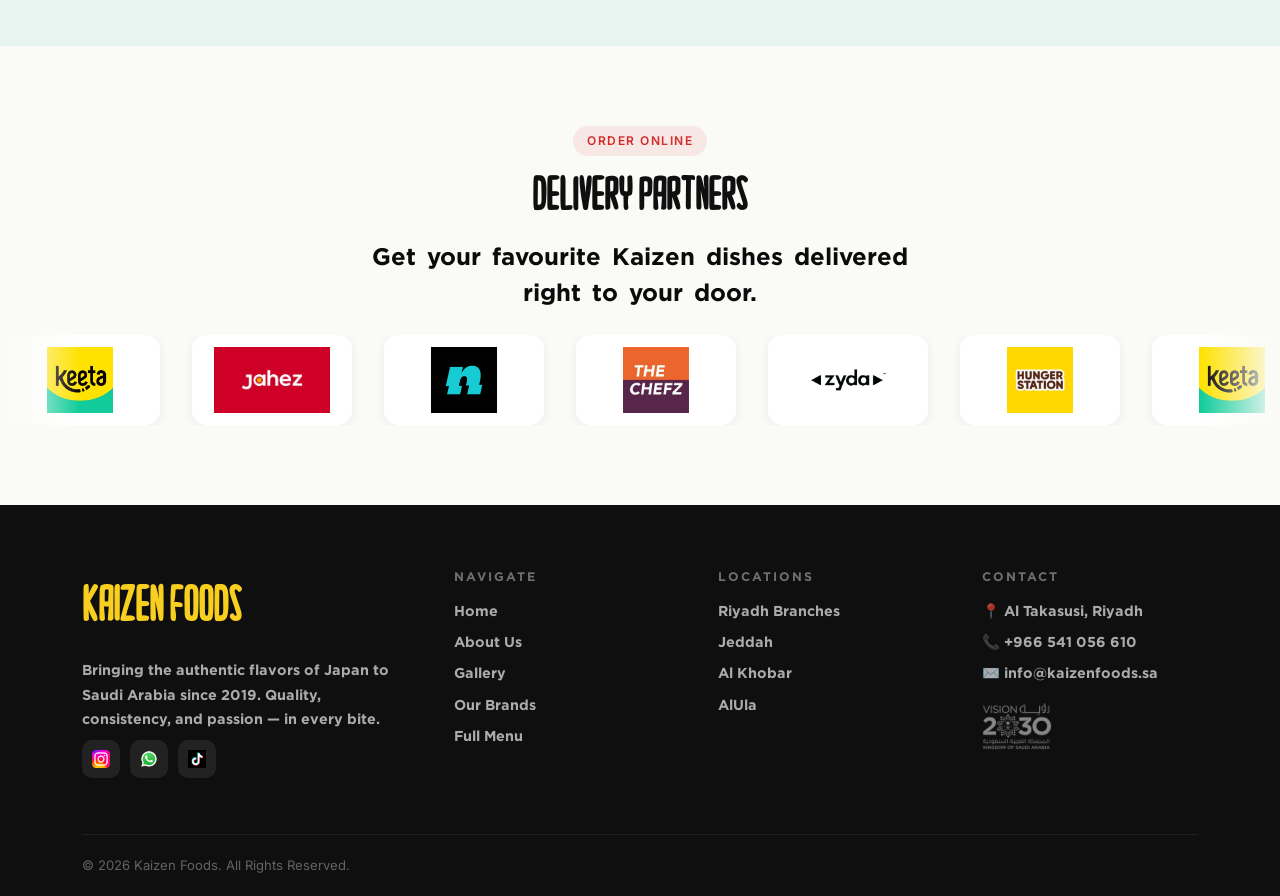
==== commit 78c6496e: "all" ====
--- a/index.html
+++ b/index.html
@@ -327,6 +327,39 @@
 
     <div class="menu-grid">
 
+    <div class="menu-card slide-top delay-2">
+        <div class="menu-card-img-wrap">
+          <img src="Assets/Menu_picture/special_menu/Poke_coach_bushra.jpeg" alt="Tempura" class="menu-img">
+          <span class="menu-tag" style="background:var(--teal);color:#fff;">New</span>
+        </div>
+        <div class="menu-body">
+          <h3 class="menu-title">Poke Coach Bushra</h3>
+          <p class="menu-desc">Brown rice, grilled shrimp, crab, lettuce, carrots, avocado, mango, cucumber, edamame, ginger, turnip, tobiko, cashew nuts, wontons, dynamite sauce, ponzu sauce</p><br>
+          <!-- <p class="allergens">Allergens: Gluten, Crustaceans, Eggs, Fish, Soybeans, Milk, Nuts, Sesame, Sulphites</p> -->
+          <div class="menu-footer">
+            <span class="menu-price">SAR 69</span>
+            <span class="menu-calorie"> Calories  </span>
+          </div>
+        </div>
+      </div>
+
+
+        <div class="menu-card slide-top delay">
+        <div class="menu-card-img-wrap">
+          <img src="Assets/Menu_picture/special_menu/Matcha.jpeg" alt="Ramen Bowl" class="menu-img">
+          <span class="menu-tag" style="background:var(--teal);color:#fff;">New</span>
+        </div>
+        <div class="menu-body">
+          <h3 class="menu-title">Matcha</h3>
+          <p class="menu-desc">A creamy blend of rich matcha flavor with a refreshing touch of coconut.</p><br><br><br>
+          <div class="menu-footer">
+            <span class="menu-price">SAR 10</span>
+            <span class="menu-calorie"> Calories 190</span>
+          </div>
+        </div>
+      </div>
+
+
       <div class="menu-card slide-top">
         <div class="menu-card-img-wrap">
           <img src="Assets/Menu_picture/special_menu/Royal_sushi_box32.webp" alt="Sushi Roll" class="menu-img">
@@ -354,43 +387,15 @@
           <!-- <p class="allergens">Allergens: Gluten, Eggs, Soybeans, Milk, Nuts, Mustard, Sulphites, Fish, Sesame, Crustaceans</p> -->
           <div class="menu-footer">
             <span class="menu-price">SAR 159</span>
-            <span class="menu-calorie"> Calorie 2175</span>
-          </div>
-        </div>
-      </div>
-
-      <div class="menu-card slide-top delay-2">
-        <div class="menu-card-img-wrap">
-          <img src="Assets/Menu_picture/special_menu/Premium_sushi box12.webp" alt="Tempura" class="menu-img">
-          <span class="menu-tag" style="background:var(--teal);color:#fff;">New</span>
-        </div>
-        <div class="menu-body">
-          <h3 class="menu-title">Premium Sushi Box - 12 Pieces</h3>
-          <p class="menu-desc">Mix Sushi - Crazy California , Unagi Shrimp Maki, Spicy Truffle Salmon Maki.</p><br>
-          <!-- <p class="allergens">Allergens: Gluten, Crustaceans, Eggs, Fish, Soybeans, Milk, Nuts, Sesame, Sulphites</p> -->
-          <div class="menu-footer">
-            <span class="menu-price">SAR 87</span>
-            <span class="menu-calorie"> Calorie 1100</span>
-          </div>
-        </div>
-      </div>
+            <span class="menu-calorie"> Calories 2175</span>
+          </div>
+        </div>
+      </div>
+
+      
 
       <!-- ONLY MOVED THIS CARD INSIDE menu-grid -->
-      <div class="menu-card slide-top delay">
-        <div class="menu-card-img-wrap">
-          <img src="Assets/Menu_picture/special_menu/Matcha.jpeg" alt="Ramen Bowl" class="menu-img">
-          <span class="menu-tag" style="background:var(--teal);color:#fff;">New</span>
-        </div>
-        <div class="menu-body">
-          <h3 class="menu-title">Matcha</h3>
-          <p class="menu-desc">A creamy blend of rich matcha flavor with a refreshing touch of coconut.</p><br><br><br>
-          <div class="menu-footer">
-            <span class="menu-price">SAR 10</span>
-            <span class="menu-calorie"> Calorie 190</span>
-          </div>
-        </div>
-      </div>
-
+    
     </div>
 
     <div class="text-center mt-5">
